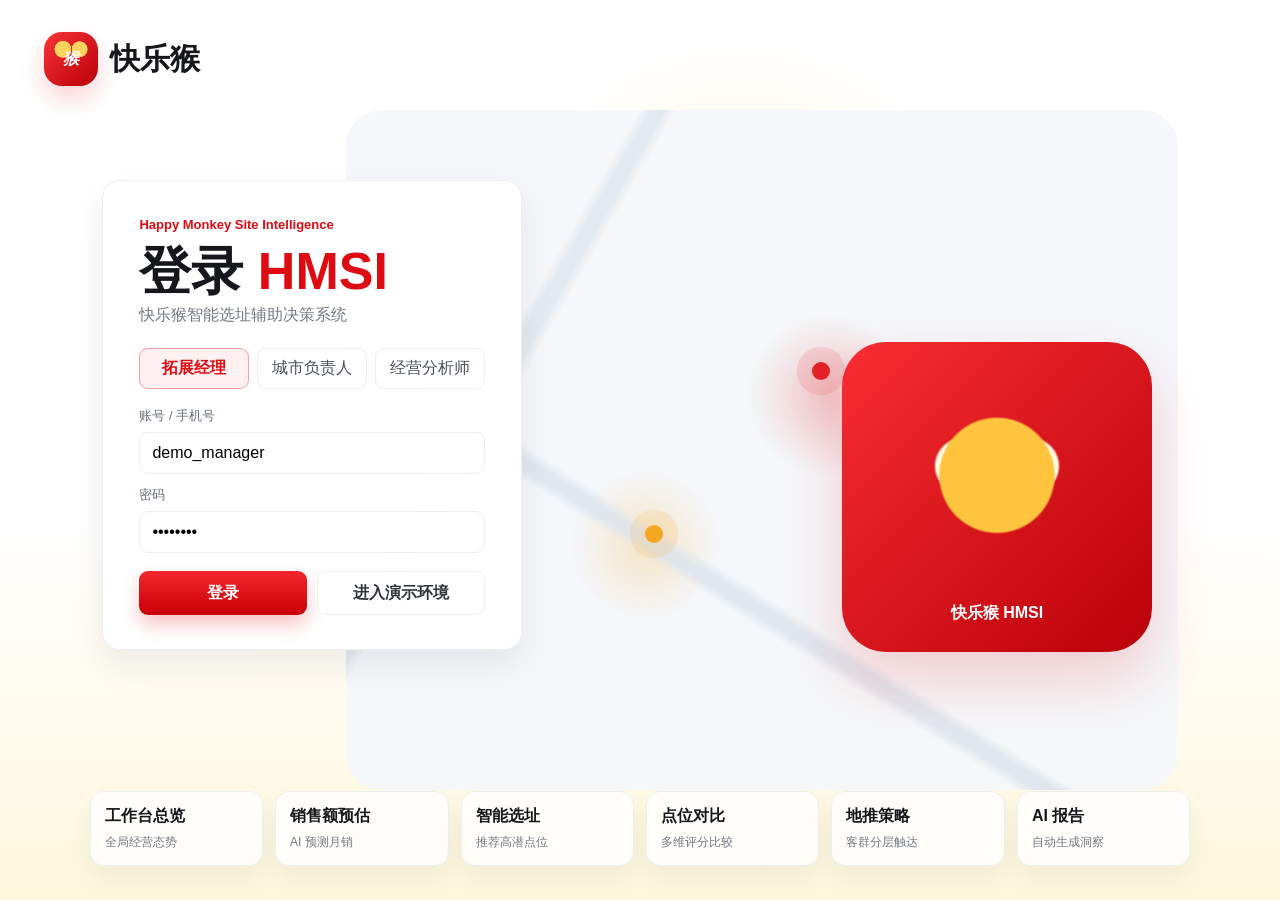
==== index.html @ b9df9c45 "Add HMSI interactive prototype" ====
<!doctype html>
<html lang="zh-CN">
<head>
<meta charset="UTF-8" />
<meta name="viewport" content="width=device-width, initial-scale=1.0" />
<title>HMSI 智能选址辅助决策系统</title>
<style>
:root{--red:#df0b12;--red2:#f5272d;--redSoft:#fff0f1;--gold:#ffc43d;--orange:#f59e0b;--green:#55b364;--ink:#15171a;--muted:#727882;--line:#eceef2;--bg:#f7f8fa;--panel:#fff;--shadow:0 14px 34px rgba(18,24,40,.08)}*{box-sizing:border-box}body{margin:0;background:var(--bg);color:var(--ink);font-family:-apple-system,BlinkMacSystemFont,"PingFang SC","Microsoft YaHei",Arial,sans-serif}button,input,select{font:inherit}button{cursor:pointer}.hidden{display:none!important}.login{min-height:100vh;position:relative;overflow:hidden;background:radial-gradient(circle at 58% 32%,rgba(255,196,61,.18),transparent 26%),linear-gradient(180deg,#fff 0%,#fff 58%,#fff7dc 100%)}.brand{display:flex;align-items:center;gap:12px}.mark{width:54px;height:54px;border-radius:18px;background:radial-gradient(circle at 35% 32%,#ffd25c 0 16%,transparent 17%),radial-gradient(circle at 66% 32%,#ffd25c 0 15%,transparent 16%),linear-gradient(135deg,#f83338,#b90008);box-shadow:0 12px 26px rgba(223,11,18,.18);display:grid;place-items:center;color:#fff;font-weight:900}.brand b{font-size:30px;letter-spacing:0}.login>.brand{position:absolute;left:44px;top:32px}.login-bg{position:absolute;inset:110px 8vw 110px 27vw;border-radius:36px;background:linear-gradient(120deg,transparent 0 24%,rgba(216,225,235,.7) 25% 26%,transparent 27% 100%),linear-gradient(32deg,transparent 0 35%,rgba(216,225,235,.8) 36% 37%,transparent 38% 100%),radial-gradient(circle at 58% 42%,rgba(223,11,18,.23),transparent 13%),radial-gradient(circle at 36% 64%,rgba(245,158,11,.24),transparent 11%),#f4f7fb;opacity:.9}.pin{position:absolute;width:18px;height:18px;border-radius:50%;background:var(--red);box-shadow:0 0 0 15px rgba(223,11,18,.12)}.p1{left:56%;top:37%}.p2{left:36%;top:61%;background:var(--orange);box-shadow:0 0 0 15px rgba(245,158,11,.14)}.p3{left:70%;top:58%;background:var(--gold);box-shadow:0 0 0 15px rgba(255,196,61,.18)}.login-card{position:absolute;left:8vw;top:20vh;width:420px;background:rgba(255,255,255,.96);border:1px solid var(--line);border-radius:18px;padding:34px 36px;box-shadow:var(--shadow)}.eyebrow{color:var(--red);font-weight:800;font-size:13px}.login h1{font-size:52px;line-height:1;margin:12px 0 8px}.login h1 em{color:var(--red);font-style:normal}.login p{margin:0 0 22px;color:var(--muted)}.tabs{display:grid;grid-template-columns:repeat(3,1fr);gap:8px;margin-bottom:18px}.tabs button{border:1px solid var(--line);background:#fff;border-radius:9px;padding:9px;color:#4a4f57}.tabs .on{border-color:#f3a1a5;background:var(--redSoft);color:var(--red);font-weight:800}.field{display:grid;gap:7px;margin:12px 0}.field span{font-size:13px;color:#696f79}.field input{height:42px;border:1px solid var(--line);border-radius:9px;padding:0 12px}.primary,.ghost,.topbtn{border:0;border-radius:9px;height:44px;font-weight:850}.primary,.topbtn{background:linear-gradient(180deg,#f4262d,#c90006);color:white;box-shadow:0 10px 18px rgba(223,11,18,.24)}.ghost{background:#fff;border:1px solid var(--line);color:#30343a}.login-actions{display:grid;grid-template-columns:1fr 1fr;gap:10px;margin-top:18px}.login-modules{position:absolute;left:7vw;right:7vw;bottom:34px;display:grid;grid-template-columns:repeat(6,1fr);gap:12px}.login-modules article{background:rgba(255,255,255,.86);border:1px solid var(--line);border-radius:14px;padding:14px;box-shadow:0 12px 28px rgba(20,24,33,.06)}.login-modules b{display:block;margin-bottom:5px}.login-modules span{font-size:12px;color:var(--muted)}.mascot{position:absolute;right:10vw;top:38vh;width:310px;height:310px;border-radius:44px;background:radial-gradient(circle at 50% 43%,#ffc43d 0 24%,transparent 25%),radial-gradient(circle at 39% 40%,#fff9df 0 10%,transparent 11%),radial-gradient(circle at 61% 40%,#fff9df 0 10%,transparent 11%),linear-gradient(135deg,#f82d33,#b90008);box-shadow:0 28px 60px rgba(223,11,18,.18)}.mascot:after{content:"快乐猴 HMSI";position:absolute;left:0;right:0;bottom:28px;text-align:center;color:#fff;font-weight:900}.app{height:100vh;display:grid;grid-template-columns:228px 1fr;overflow:hidden}.side{background:#fff;border-right:1px solid var(--line);display:grid;grid-template-rows:104px 1fr 154px}.side .brand{padding:24px}.side .brand b{font-size:25px}.nav{padding:14px 18px;display:grid;gap:10px;align-content:start}.nav button{height:50px;border:0;background:transparent;border-radius:10px;text-align:left;padding:0 16px;display:flex;align-items:center;gap:13px;font-weight:800;color:#2e3238}.nav button span{width:20px;color:#111}.nav .active{background:var(--redSoft);color:var(--red)}.profile{border-top:1px solid var(--line);padding:18px 24px;display:grid;gap:18px}.user{display:flex;gap:12px;align-items:center}.avatar{width:48px;height:48px;border-radius:50%;background:#ffd25c;display:grid;place-items:center;color:var(--red);font-weight:900}.user small{display:block;color:var(--muted);margin-top:4px}.main{padding:24px 28px 18px;overflow:hidden}.top{height:74px;display:flex;justify-content:space-between;align-items:flex-start}.top h1{font-size:31px;line-height:1;margin:0 0 8px}.top p{margin:0;color:var(--muted)}.actions{display:flex;gap:12px;align-items:center}.search{height:44px;width:320px;border:1px solid #dfe2e8;border-radius:10px;background:#fff;padding:0 14px}.actions select,.secondary{height:44px;border:1px solid #dfe2e8;background:#fff;border-radius:9px;padding:0 14px}.topbtn,.secondary{min-width:106px}.secondary{font-weight:800;color:#222}.page{display:none;height:calc(100vh - 116px);gap:16px}.page.active{display:grid}.kpis{display:grid;grid-template-columns:repeat(5,1fr);gap:16px}.kpi{height:126px;background:#fff;border:1px solid var(--line);border-radius:10px;box-shadow:0 8px 20px rgba(20,24,33,.04);padding:20px;display:grid;grid-template-columns:58px 1fr;align-items:center}.bubble{width:58px;height:58px;border-radius:50%;display:grid;place-items:center;font-weight:900;color:var(--red);background:radial-gradient(circle at 35% 30%,#fff,#ffd9dc)}.kpi span{font-size:13px;color:var(--muted)}.kpi strong{font-size:24px;display:block;margin:5px 0}.kpi em{font-style:normal;color:var(--red);font-size:13px}.panel{background:#fff;border:1px solid var(--line);border-radius:10px;box-shadow:0 8px 20px rgba(20,24,33,.04);padding:16px;overflow:hidden}.head{display:flex;justify-content:space-between;align-items:center;margin-bottom:10px}.head h2,.panel h2{font-size:18px;margin:0}.head button,.head select{height:34px;border:1px solid var(--line);background:#fff;border-radius:8px;padding:0 10px}.overview{grid-template-rows:126px 330px 1fr}.overview-mid{display:grid;grid-template-columns:1.08fr 1.7fr 1fr;gap:16px}.overview-bot{display:grid;grid-template-columns:1.55fr .86fr 1fr;gap:16px;min-height:0}.bars{height:260px;display:flex;align-items:end;gap:14px;padding:26px 12px 24px;border-bottom:1px solid var(--line)}.bars div{flex:1;height:var(--h);min-height:80px;background:linear-gradient(180deg,#ef1c22,#ff8587);border-radius:7px 7px 0 0;position:relative}.bars b{position:absolute;top:-22px;left:50%;transform:translateX(-50%);font-size:12px}.bars span{position:absolute;bottom:-22px;left:50%;transform:translateX(-50%);font-size:12px;color:var(--muted)}.map{height:268px;border-radius:8px;background:linear-gradient(30deg,transparent 0 33%,rgba(194,207,222,.9) 34% 35%,transparent 36%),linear-gradient(118deg,transparent 0 43%,rgba(194,207,222,.75) 44% 45%,transparent 46%),radial-gradient(circle at 52% 35%,rgba(239,28,34,.75),rgba(239,28,34,.24) 14%,transparent 30%),radial-gradient(circle at 30% 65%,rgba(245,158,11,.7),rgba(245,158,11,.22) 12%,transparent 27%),radial-gradient(circle at 70% 72%,rgba(255,196,61,.75),rgba(255,196,61,.23) 14%,transparent 30%),#eef4fb;position:relative;overflow:hidden}.tagmap{position:absolute;background:#df0b12;color:#fff;border-radius:9px;padding:9px 12px;font-size:13px;font-weight:850;box-shadow:0 8px 18px rgba(120,0,5,.18)}.tm1{left:56%;top:14%}.tm2{left:13%;top:40%;background:#f59e0b}.tm3{left:71%;top:68%;background:#f3b300}.donut{width:134px;height:134px;border-radius:50%;background:conic-gradient(var(--red) 0 37%,var(--gold) 37% 69%,var(--green) 69% 100%);display:grid;place-items:center;margin:12px auto}.donut div{width:88px;height:88px;border-radius:50%;background:#fff;display:grid;place-items:center;text-align:center}.donut strong{font-size:28px}.legend{display:grid;gap:12px}.legend li{list-style:none;display:flex;justify-content:space-between;color:#555}.dot{width:10px;height:10px;border-radius:50%;display:inline-block;margin-right:8px;background:var(--red)}table{width:100%;border-collapse:collapse;font-size:14px}th,td{border-bottom:1px solid var(--line);padding:10px 8px;text-align:left;white-space:nowrap}th{color:#5b6068;background:#fbfbfd}.red{color:var(--red);font-weight:900}a{color:var(--red);font-weight:850;text-decoration:none}.rank{display:inline-grid;place-items:center;width:22px;height:22px;border-radius:7px;background:var(--red);color:#fff;font-size:12px}.brief{display:grid;gap:12px}.brief li{list-style:none;display:grid;grid-template-columns:28px 1fr auto;gap:8px;align-items:center}.report-card{display:grid;gap:10px}.report-card article{display:grid;grid-template-columns:28px 1fr auto;gap:9px;align-items:center;border-bottom:1px solid var(--line);padding:8px 0}.doc{width:24px;height:24px;border-radius:50%;background:#f5f6f8;color:#89909a;display:grid;place-items:center}.sales{grid-template-rows:126px 1fr 230px}.sales-grid{display:grid;grid-template-columns:1.15fr 1fr 1fr;gap:16px}.linechart{height:280px;position:relative;background:linear-gradient(#fff,#fff),repeating-linear-gradient(0deg,transparent 0 54px,#f0f2f5 55px);border-radius:8px}.linechart svg{width:100%;height:100%}.progress-row{display:grid;gap:10px}.factor{display:grid;gap:6px}.factor header{display:flex;justify-content:space-between;font-size:13px}.track{height:8px;background:#f0f1f4;border-radius:999px;overflow:hidden}.track i{display:block;height:100%;background:linear-gradient(90deg,var(--red),#ff8a8d)}.selection{grid-template-rows:126px 1fr 230px}.selection-grid{display:grid;grid-template-columns:1.45fr 1fr 1fr;gap:16px}.bigmap{height:100%;min-height:320px}.small-list{display:grid;gap:10px}.small-list li{list-style:none;display:grid;grid-template-columns:28px 1fr auto;gap:8px;align-items:center;border-bottom:1px solid var(--line);padding:9px 0}.compare{grid-template-rows:286px 1fr 102px}.point-cards{display:grid;grid-template-columns:repeat(3,1fr);gap:14px}.point{padding:15px}.point header{display:flex;gap:12px}.photo{width:78px;height:58px;border-radius:9px;background:linear-gradient(135deg,#dbe4ef,#fff)}.point h3{margin:0 0 4px}.point p{margin:0;color:#6d737c;font-size:12px}.point li{list-style:none;border-bottom:1px solid var(--line);padding:8px 0;display:flex;justify-content:space-between}.compare-mid{display:grid;grid-template-columns:1fr 1fr 1fr;gap:14px}.radar{height:225px;display:grid;place-items:center}.radar svg{width:260px;height:210px}.tips{display:grid;grid-template-columns:repeat(3,1fr);gap:14px}.tip{border:1px solid #f2d6d8;background:#fffafa;border-radius:9px;padding:12px}.promotion{grid-template-rows:126px 1fr 220px}.promo-grid{display:grid;grid-template-columns:1.2fr 1fr 1fr;gap:16px}.route{height:100%;min-height:318px}.task{display:grid;gap:10px}.task li{list-style:none;border:1px solid var(--line);border-radius:9px;padding:10px;background:#fff}.report{grid-template-columns:1fr 336px}.report-main{display:grid;grid-template-rows:48px 235px 198px 1fr;gap:16px}.report-actions{display:flex;gap:12px;justify-content:center}.summary{display:grid;grid-template-columns:1.05fr 1fr 1fr 1fr 1fr}.summary article{border-right:1px solid var(--line);padding:14px}.summary article:last-child{border:0}.summary h3{margin:0 0 10px;font-size:16px}.mini{display:grid;grid-template-columns:repeat(4,1fr);gap:12px}.mini .panel{box-shadow:none}.assistant{display:grid;grid-template-rows:68px 1fr 52px}.assistant-head{display:flex;justify-content:space-between;align-items:center;border-bottom:1px solid var(--line);padding-bottom:12px}.bubble-ai{background:#f6f7fb;border-radius:12px;padding:16px;color:#4b5159;line-height:1.7}.questions{display:grid;gap:9px;margin:12px 0}.questions button{height:40px;border:1px solid var(--line);border-radius:9px;background:#fff;text-align:left;padding:0 12px}.chat{align-self:end;display:grid;grid-template-columns:1fr 64px;gap:8px}.chat input{border:1px solid var(--line);border-radius:9px;padding:0 12px}.chat button{border:0;background:var(--red);color:#fff;border-radius:9px;font-weight:850}@media(max-width:1100px){.app{grid-template-columns:188px 1fr}.actions .search{display:none}.kpis{grid-template-columns:repeat(3,1fr)}.overview,.sales,.selection,.promotion,.compare{height:auto;overflow:auto}.overview-mid,.overview-bot,.sales-grid,.selection-grid,.compare-mid,.promo-grid,.report{grid-template-columns:1fr}.login-modules{grid-template-columns:repeat(3,1fr)}.mascot{display:none}}
</style>
</head>
<body>
<section class="login" id="login">
  <div class="brand"><i class="mark">猴</i><b>快乐猴</b></div>
  <div class="login-bg"><i class="pin p1"></i><i class="pin p2"></i><i class="pin p3"></i></div>
  <main class="login-card">
    <span class="eyebrow">Happy Monkey Site Intelligence</span>
    <h1><span>登录</span> <em>HMSI</em></h1>
    <p>快乐猴智能选址辅助决策系统</p>
    <div class="tabs"><button class="on">拓展经理</button><button>城市负责人</button><button>经营分析师</button></div>
    <label class="field"><span>账号 / 手机号</span><input value="demo_manager"></label>
    <label class="field"><span>密码</span><input type="password" value="hmsi2026"></label>
    <div class="login-actions"><button class="primary enter">登录</button><button class="ghost enter">进入演示环境</button></div>
  </main>
  <div class="mascot"></div>
  <div class="login-modules"><article><b>工作台总览</b><span>全局经营态势</span></article><article><b>销售额预估</b><span>AI 预测月销</span></article><article><b>智能选址</b><span>推荐高潜点位</span></article><article><b>点位对比</b><span>多维评分比较</span></article><article><b>地推策略</b><span>客群分层触达</span></article><article><b>AI 报告</b><span>自动生成洞察</span></article></div>
</section>
<section class="app hidden" id="app">
  <aside class="side"><div class="brand"><i class="mark">猴</i><b>快乐猴</b></div><nav class="nav" id="nav"></nav><div class="profile"><button class="ghost">设置</button><div class="user"><div class="avatar">猴</div><div><b>张三</b><small>区域运营负责人</small></div></div></div></aside>
  <main class="main"><header class="top"><div><h1 id="title">工作台总览</h1><p id="sub">数据更新于 2025-05-20 10:30</p></div><div class="actions"><input class="search" placeholder="搜索商圈、点位、任务..."><select><option>上海市</option></select><button class="topbtn" id="action">新建任务</button><button class="secondary">导出报告</button></div></header>
    <section class="page overview active" data-page="overview"><div class="kpis" id="kpis1"></div><div class="overview-mid"><div class="panel"><div class="head"><h2>销售额预估</h2><select><option>未来6个月</option></select></div><div class="bars" id="bars"></div></div><div class="panel"><div class="head"><h2>推荐热区分布</h2><button>热力图</button></div><div class="map"><b class="tagmap tm1">五角场商圈<br>推荐度 95</b><b class="tagmap tm2">静安寺商圈<br>推荐度 89</b><b class="tagmap tm3">世博滨江<br>推荐度 88</b></div></div><div class="panel"><div class="head"><h2>任务进度</h2><button>全部任务</button></div><div class="donut"><div><strong>16</strong><small>总任务</small></div></div><ul class="legend"><li><span><i class="dot"></i>进行中</span><b>6 / 37.5%</b></li><li><span><i class="dot" style="background:var(--orange)"></i>待评估</span><b>5 / 31.3%</b></li><li><span><i class="dot" style="background:var(--gold)"></i>待执行</span><b>3 / 18.8%</b></li><li><span><i class="dot" style="background:var(--green)"></i>已完成</span><b>2 / 12.5%</b></li></ul></div></div><div class="overview-bot"><div class="panel"><div class="head"><h2>Top 3 候选点位对比</h2></div><table id="topTable"></table></div><div class="panel"><div class="head"><h2>地推策略摘要</h2></div><ul class="brief" id="brief"></ul></div><div class="panel"><div class="head"><h2>AI 洞察 / 最近报告</h2><button>全部报告</button></div><div class="report-card" id="reports"></div></div></div></section>
    <section class="page sales" data-page="sales"><div class="kpis" id="kpis2"></div><div class="sales-grid"><div class="panel"><div class="head"><h2>未来 6 个月销售额趋势</h2><button>模型预测</button></div><div class="linechart"><svg viewBox="0 0 520 280"><polyline points="30,210 110,180 190,158 270,122 350,95 470,58" fill="none" stroke="#df0b12" stroke-width="5"/><path d="M30 210 L110 180 L190 158 L270 122 L350 95 L470 58 L470 260 L30 260Z" fill="rgba(223,11,18,.08)"/><g fill="#df0b12"><circle cx="30" cy="210" r="6"/><circle cx="110" cy="180" r="6"/><circle cx="190" cy="158" r="6"/><circle cx="270" cy="122" r="6"/><circle cx="350" cy="95" r="6"/><circle cx="470" cy="58" r="6"/></g></svg></div></div><div class="panel"><div class="head"><h2>核心影响因子</h2></div><div class="progress-row" id="drivers"></div></div><div class="panel"><div class="head"><h2>模型解释</h2></div><p>系统综合人口热度、家庭客群、竞品密度、租金水平与交通可达性，输出单店销售预测与置信区间。</p><table><tr><td>预测模型</td><td class="red">HMSI-GPT + XGBoost</td></tr><tr><td>训练样本</td><td>3,200+ 门店/商圈</td></tr><tr><td>置信度</td><td>82%</td></tr></table></div></div><div class="panel"><div class="head"><h2>候选点位预测明细</h2></div><table id="salesTable"></table></div></section>
    <section class="page selection" data-page="selection"><div class="kpis" id="kpis3"></div><div class="selection-grid"><div class="panel"><div class="head"><h2>AI 推荐点位热力图</h2><button>推荐路径</button></div><div class="map bigmap"><b class="tagmap tm1">五角场核心区<br>机会评分 95</b><b class="tagmap tm2">徐家汇中区<br>实勘优先</b><b class="tagmap tm3">社区补位点<br>客群匹配 82</b></div></div><div class="panel"><div class="head"><h2>推荐点位排序</h2></div><table id="rankTable"></table></div><div class="panel"><div class="head"><h2>开店计划</h2></div><ul class="small-list" id="planList"></ul></div></div><div class="panel"><div class="head"><h2>选址落地动作</h2></div><table><tr><th>动作</th><th>负责人</th><th>周期</th><th>输出</th></tr><tr><td>Top3 实勘</td><td>拓展经理</td><td>2 天</td><td>租金与铺位照片</td></tr><tr><td>竞品复核</td><td>经营分析师</td><td>1 天</td><td>竞品密度修正</td></tr><tr><td>收益会审</td><td>城市负责人</td><td>1 天</td><td>开店优先级</td></tr></table></div></section>
    <section class="page compare" data-page="compare"><div class="point-cards" id="pointCards"></div><div class="compare-mid"><div class="panel"><h2>关键指标对比</h2><div id="compareBars"></div></div><div class="panel"><h2>综合评分雷达图</h2><div class="radar"><svg viewBox="0 0 300 230"><polygon points="150,20 238,70 238,162 150,210 62,162 62,70" fill="none" stroke="#e6e8ee"/><polygon points="150,54 206,86 206,145 150,176 94,145 94,86" fill="none" stroke="#e6e8ee"/><polygon points="150,37 220,76 216,154 150,189 88,151 85,76" fill="rgba(223,11,18,.13)" stroke="#df0b12" stroke-width="2"/><polygon points="150,58 198,86 202,142 150,168 104,144 102,90" fill="rgba(245,158,11,.14)" stroke="#f59e0b" stroke-width="2"/><text x="132" y="16">销售潜力</text><text x="232" y="76">商圈热度</text><text x="226" y="176">客群匹配</text><text x="130" y="226">租金成本</text><text x="18" y="176">竞争环境</text><text x="20" y="76">交通便利</text></svg></div></div><div class="panel"><h2>点位位置分布</h2><div class="map" style="height:225px"></div></div></div><div class="tips"><div class="tip"><b class="red">最优推荐</b><br><strong>点位 A（徐家汇商圈核心区）</strong><p>销售潜力最高，客群匹配度优秀。</p></div><div class="tip"><b class="red">次优推荐</b><br><strong>点位 B（静安寺商圈）</strong><p>指标均衡，商圈成熟稳定。</p></div><div class="tip"><b class="red">风险提示</b><br><strong>点位 C 竞争较激烈</strong><p>租金成本较高，需要关注投资回报周期。</p></div></div></section>
    <section class="page promotion" data-page="promotion"><div class="kpis" id="kpis4"></div><div class="promo-grid"><div class="panel"><div class="head"><h2>地推优先区域</h2><button>AI 排序</button></div><table id="promoTable"></table></div><div class="panel"><h2>触达人群画像</h2><div class="progress-row"><div class="factor"><header><span>年轻家庭</span><b>42%</b></header><div class="track"><i style="width:84%"></i></div></div><div class="factor"><header><span>高校学生</span><b>28%</b></header><div class="track"><i style="width:56%"></i></div></div><div class="factor"><header><span>办公白领</span><b>22%</b></header><div class="track"><i style="width:44%"></i></div></div></div></div><div class="panel"><h2>地推路线地图</h2><div class="map route"></div></div></div><div class="panel"><div class="head"><h2>执行任务拆解</h2></div><ul class="task" id="tasks"></ul></div></section>
    <section class="page report" data-page="report"><div class="report-main"><div class="report-actions"><button class="primary" id="gen">生成报告</button><button class="ghost">导出 PDF</button><button class="ghost">导出 PPT</button></div><div class="panel summary" id="summary"></div><div class="mini"><div class="panel"><h2>销售额预测</h2><div class="bars" style="height:120px"><div style="--h:45%"></div><div style="--h:62%"></div><div style="--h:70%"></div><div style="--h:82%"></div></div></div><div class="panel"><h2>点位对比</h2><div id="miniRank"></div></div><div class="panel"><h2>Block 排序</h2><div id="miniBlock"></div></div><div class="panel"><h2>策略总结</h2><div class="donut" style="width:110px;height:110px"><div style="width:72px;height:72px"><strong>16</strong></div></div></div></div><div class="panel"><div class="head"><h2>近期报告</h2></div><table id="recentTable"></table></div></div><aside class="panel assistant"><div class="assistant-head"><h2>AI 助手</h2><span class="red">测试版</span></div><div><div class="bubble-ai" id="answer">您好，我是您的 AI 分析助手。我可以帮您解读报告、分析数据、提供建议。</div><div class="questions"><button>本次报告的核心结论是什么？</button><button>哪些区域的机会最大？</button><button>如何提升下个月的销售额？</button></div></div><div class="chat"><input placeholder="输入您的问题..."><button>发送</button></div></aside></section>
  </main>
</section>
<script>
const pages={overview:['工作台总览','数据更新于 2025-05-20 10:30','新建任务'],sales:['销售额预估','基于历史数据与多维因子，预测候选门店未来销售表现','新建任务'],selection:['智能选址','数据更新于 2025-05-20 10:30','新建选址方案'],compare:['点位对比','数据更新于 2025-05-20 10:30','新建对比'],promotion:['地推策略','数据更新于 2025-05-20 10:30','新建地推计划'],report:['AI 报告','基于数据与模型，AI 为您生成洞察、结论与可执行建议','生成报告']};
const nav=[['overview','⌂','工作台总览'],['sales','↗','销售额预估'],['selection','⌖','智能选址'],['compare','≖','点位对比'],['promotion','◇','地推策略'],['report','AI','AI 报告']];
const kpis=[['店','候选商圈数','128','较上周 +12 ↑'],['点','待评估点位','86','较上周 -5 ↓'],['星','Top 推荐门店','23','较上周 +3 ↑'],['¥','预计月均销售额','¥1258万','较上周 +8.7% ↑'],['块','地推优先 Block','14','较上周 +2 ↑']];
const stores=[['徐汇万科中心店','徐家汇商圈',92,'286.5'],['静安嘉里中心店','静安寺商圈',89,'254.3'],['五角场合生汇店','五角场商圈',87,'231.7']];
const ranks=[['五角场商圈核心区','杨浦区',95,'312.6','高潜'],['徐家汇东区','徐汇区',92,'286.5','高潜'],['静安寺西区','静安区',89,'254.3','稳健'],['世博滨江板块','浦东新区',88,'231.7','稳健']];
const reports=['上海市餐饮门店选址趋势洞察（5月）','五角场商圈拓展机会分析报告','地推活动效果复盘（4月）'];
function $(s){return document.querySelector(s)}function $$(s){return [...document.querySelectorAll(s)]}function kpiHtml(){return kpis.map(x=>`<article class="kpi"><i class="bubble">${x[0]}</i><div><span>${x[1]}</span><strong>${x[2]}</strong><em>${x[3]}</em></div></article>`).join('')}function table(rows,heads){return `<thead><tr>${heads.map(h=>`<th>${h}</th>`).join('')}</tr></thead><tbody>${rows.join('')}</tbody>`}
function init(){ $('#nav').innerHTML=nav.map((n,i)=>`<button class="${i?'':'active'}" data-page="${n[0]}"><span>${n[1]}</span>${n[2]}</button>`).join('');$$('.enter').forEach(b=>b.onclick=()=>{$('#login').classList.add('hidden');$('#app').classList.remove('hidden')});$$('.tabs button').forEach(b=>b.onclick=()=>{$$('.tabs button').forEach(x=>x.classList.remove('on'));b.classList.add('on')});$$('#nav button').forEach(b=>b.onclick=()=>switchPage(b.dataset.page));render();}
function switchPage(p){let m=pages[p];$('#title').textContent=m[0];$('#sub').textContent=m[1];$('#action').textContent=m[2];$$('#nav button').forEach(b=>b.classList.toggle('active',b.dataset.page==p));$$('.page').forEach(x=>x.classList.toggle('active',x.dataset.page==p));}
function render(){['#kpis1','#kpis2','#kpis3','#kpis4'].forEach(id=>$(id).innerHTML=kpiHtml());$('#bars').innerHTML=[54,62,70,77,84,92].map((h,i)=>`<div style="--h:${h}%"><b>${[1850,2030,2210,2420,2630,2760][i].toLocaleString()}</b><span>${i+5}月</span></div>`).join('');$('#topTable').innerHTML=table(stores.map((r,i)=>`<tr><td>${i?i+1:'冠'}</td><td><b class="red">${r[0]}</b></td><td>${r[1]}</td><td class="red">${r[2]}</td><td>${r[3]}</td><td><a>查看</a></td></tr>`),['排名','点位名称','商圈','评分','月销(万)','操作']);$('#brief').innerHTML=ranks.map((r,i)=>`<li><span class="rank">${i+1}</span><b>${r[0].replace('商圈核心区','核心')}</b><span>优先级：${i<2?'高':'中'}</span></li>`).join('');$('#reports').innerHTML=reports.map(r=>`<article><span class="doc">文</span><div><b>${r}</b><small>生成时间：2025-05-20 10:15</small></div><a>查看报告</a></article>`).join('');$('#drivers').innerHTML=[['人流量',32],['年轻家庭客群',19],['竞品密度',13],['夜间活跃度',11],['交通便利性',9],['租金水平',5]].map(x=>`<div class="factor"><header><span>${x[0]}</span><b>${x[1]}%</b></header><div class="track"><i style="width:${x[1]*2.5}%"></i></div></div>`).join('');$('#salesTable').innerHTML=table(ranks.map((r,i)=>`<tr><td>${i+1}</td><td><b>${r[0]}</b></td><td>${r[1]}</td><td class="red">${9850-i*640}</td><td>¥${(312.6-i*26.2).toFixed(1)}万</td><td>${r[4]}</td><td><a>查看详情</a></td></tr>`),['排名','点位','区域','日均销售额','月销预测','标签','操作']);$('#rankTable').innerHTML=table(ranks.map((r,i)=>`<tr><td><span class="rank">${i+1}</span></td><td><b>${r[0]}</b><br><small>${r[1]}</small></td><td class="red">${r[2]}</td><td>${r[3]}</td><td>${r[4]}</td></tr>`),['排名','Block','评分','月销(万)','标签']);$('#planList').innerHTML=ranks.map((r,i)=>`<li><span class="rank">${i+1}</span><b>${r[0]}</b><span>${i<2?'2025 Q3':'2025 Q4'}</span></li>`).join('');$('#pointCards').innerHTML=['A','B','C'].map((x,i)=>`<article class="panel point"><header><div class="photo"></div><div><h3><span class="red">●</span> 点位${x}</h3><p>上海市${['徐汇区漕溪北路396号','静安区南京西路1618号','杨浦区淞沪路77号'][i]}</p></div></header><ul><li><span>预测日均销售额</span><b class="red">¥${[23500,19800,16200][i].toLocaleString()}</b></li><li><span>商圈热度</span><b>${['★★★★★','★★★★☆','★★★☆☆'][i]}</b></li><li><span>家庭客群匹配度</span><b>${[90,82,75][i]}%</b></li><li><span>竞对数量（500m内）</span><b>${[8,11,15][i]} 家</b></li><li><span>距离地铁</span><b>${[120,200,350][i]} m</b></li></ul></article>`).join('');$('#compareBars').innerHTML=[['预测日均销售额',94],['商圈热度',90],['家庭客群匹配度',90],['竞对数量',45]].map(x=>`<div class="factor"><header><span>${x[0]}</span><b>${x[1]} / 79 / 65</b></header><div class="track"><i style="width:${x[1]}%"></i></div></div>`).join('');$('#promoTable').innerHTML=table(ranks.map((r,i)=>`<tr><td class="red">${i+1}</td><td><b>${r[0]}</b></td><td>${i<3?'高':'中'}</td><td>${(4.2-i*.3).toFixed(1)}%</td><td>${126-i*12}</td></tr>`),['排名','地推 Block','优先级','转化率','预估拉新']);$('#tasks').innerHTML=['预热期：建群认知、物料准备、话术演练','首批地推期：投放联名券与打卡任务','强化追访期：回访未转化家庭与二次触达','复盘优化期：数据复盘与策略调整'].map(x=>`<li>${x}</li>`).join('');$('#summary').innerHTML=[['核心结论','<strong class="red">¥1258万</strong><p>未来 6 个月月均销售额，较上期 +8.7%。</p>'],['推荐点位','<ol><li>五角场核心区</li><li>徐家汇中区</li><li>静安寺北区</li></ol>'],['关键风险','<ul><li>高校假期季节波动</li><li>部分区域竞争较高</li></ul>'],['地推建议','<ul><li>聚焦高校周边</li><li>强化晚间投放</li></ul>'],['下一步动作','<ol><li>确认 Top3 点位</li><li>制定地推计划</li><li>两周后复盘</li></ol>']].map(x=>`<article><h3>${x[0]}</h3>${x[1]}<a>查看详情</a></article>`).join('');$('#miniRank').innerHTML=ranks.slice(0,3).map(r=>`<div class="factor"><header><span>${r[0].slice(0,4)}</span><b>${r[2]}</b></header><div class="track"><i style="width:${r[2]}%"></i></div></div>`).join('');$('#miniBlock').innerHTML=$('#miniRank').innerHTML;$('#recentTable').innerHTML=table(reports.map((r,i)=>`<tr><td><b class="red">${r}</b></td><td>上海市</td><td>2025-05-${20-i} 10:15</td><td>张三</td><td><a>查看</a> <a>下载</a></td></tr>`),['报告','范围','时间','作者','操作']);$('#gen').onclick=()=>{$('#answer').innerHTML='<p>报告已生成：建议优先推进五角场核心区，并将徐家汇、静安寺作为第二优先级候选池。</p><ol><li>确认 Top3 实勘排期</li><li>制定首批地推计划</li><li>两周后复盘转化表现</li></ol>'};}
init();
</script>
</body>
</html>
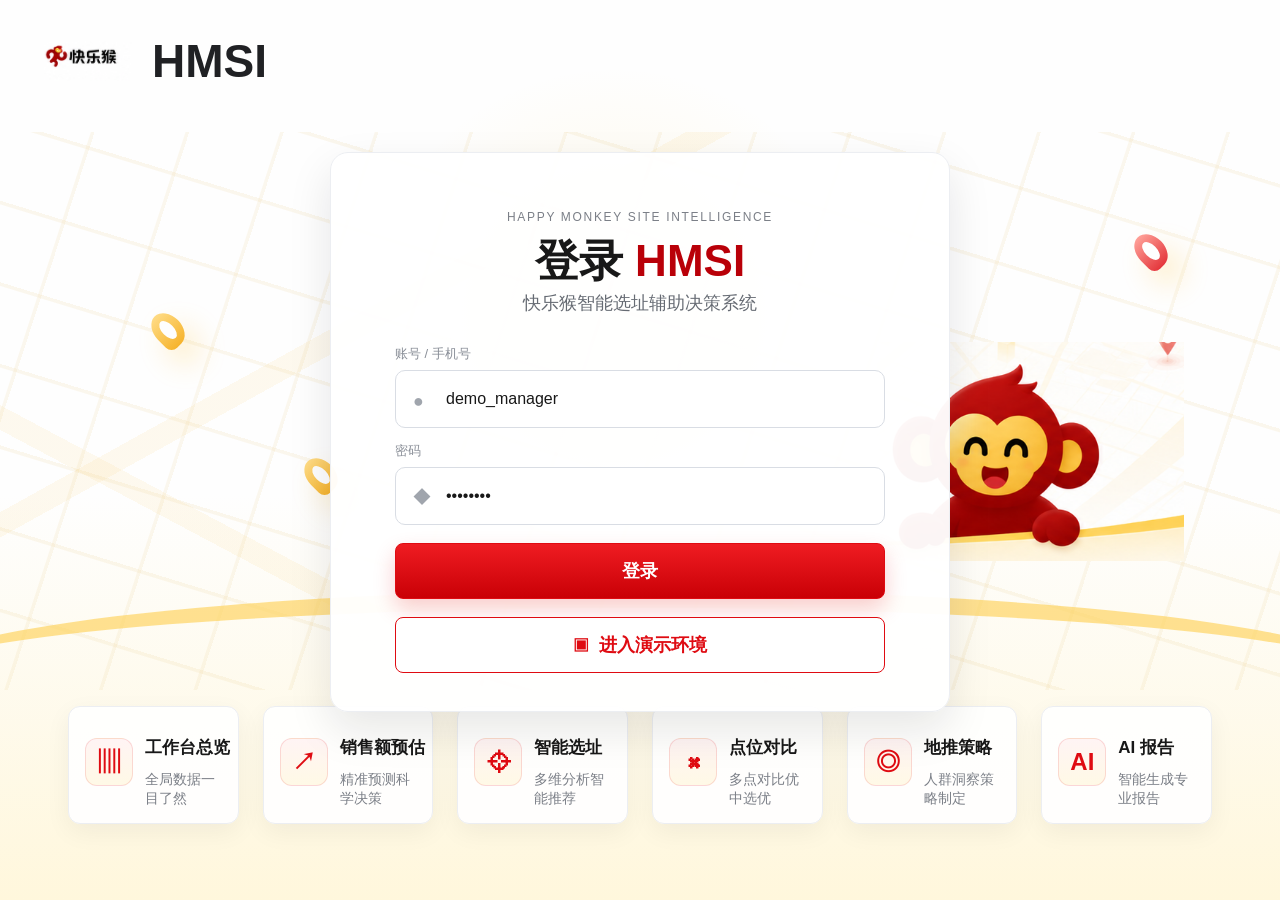
==== commit 7095353e: "Add files via upload" ====
--- a/index.html
+++ b/index.html
@@ -1,52 +1,3897 @@
 <!doctype html>
 <html lang="zh-CN">
-<head>
-<meta charset="UTF-8" />
-<meta name="viewport" content="width=device-width, initial-scale=1.0" />
-<title>HMSI 智能选址辅助决策系统</title>
-<style>
-:root{--red:#df0b12;--red2:#f5272d;--redSoft:#fff0f1;--gold:#ffc43d;--orange:#f59e0b;--green:#55b364;--ink:#15171a;--muted:#727882;--line:#eceef2;--bg:#f7f8fa;--panel:#fff;--shadow:0 14px 34px rgba(18,24,40,.08)}*{box-sizing:border-box}body{margin:0;background:var(--bg);color:var(--ink);font-family:-apple-system,BlinkMacSystemFont,"PingFang SC","Microsoft YaHei",Arial,sans-serif}button,input,select{font:inherit}button{cursor:pointer}.hidden{display:none!important}.login{min-height:100vh;position:relative;overflow:hidden;background:radial-gradient(circle at 58% 32%,rgba(255,196,61,.18),transparent 26%),linear-gradient(180deg,#fff 0%,#fff 58%,#fff7dc 100%)}.brand{display:flex;align-items:center;gap:12px}.mark{width:54px;height:54px;border-radius:18px;background:radial-gradient(circle at 35% 32%,#ffd25c 0 16%,transparent 17%),radial-gradient(circle at 66% 32%,#ffd25c 0 15%,transparent 16%),linear-gradient(135deg,#f83338,#b90008);box-shadow:0 12px 26px rgba(223,11,18,.18);display:grid;place-items:center;color:#fff;font-weight:900}.brand b{font-size:30px;letter-spacing:0}.login>.brand{position:absolute;left:44px;top:32px}.login-bg{position:absolute;inset:110px 8vw 110px 27vw;border-radius:36px;background:linear-gradient(120deg,transparent 0 24%,rgba(216,225,235,.7) 25% 26%,transparent 27% 100%),linear-gradient(32deg,transparent 0 35%,rgba(216,225,235,.8) 36% 37%,transparent 38% 100%),radial-gradient(circle at 58% 42%,rgba(223,11,18,.23),transparent 13%),radial-gradient(circle at 36% 64%,rgba(245,158,11,.24),transparent 11%),#f4f7fb;opacity:.9}.pin{position:absolute;width:18px;height:18px;border-radius:50%;background:var(--red);box-shadow:0 0 0 15px rgba(223,11,18,.12)}.p1{left:56%;top:37%}.p2{left:36%;top:61%;background:var(--orange);box-shadow:0 0 0 15px rgba(245,158,11,.14)}.p3{left:70%;top:58%;background:var(--gold);box-shadow:0 0 0 15px rgba(255,196,61,.18)}.login-card{position:absolute;left:8vw;top:20vh;width:420px;background:rgba(255,255,255,.96);border:1px solid var(--line);border-radius:18px;padding:34px 36px;box-shadow:var(--shadow)}.eyebrow{color:var(--red);font-weight:800;font-size:13px}.login h1{font-size:52px;line-height:1;margin:12px 0 8px}.login h1 em{color:var(--red);font-style:normal}.login p{margin:0 0 22px;color:var(--muted)}.tabs{display:grid;grid-template-columns:repeat(3,1fr);gap:8px;margin-bottom:18px}.tabs button{border:1px solid var(--line);background:#fff;border-radius:9px;padding:9px;color:#4a4f57}.tabs .on{border-color:#f3a1a5;background:var(--redSoft);color:var(--red);font-weight:800}.field{display:grid;gap:7px;margin:12px 0}.field span{font-size:13px;color:#696f79}.field input{height:42px;border:1px solid var(--line);border-radius:9px;padding:0 12px}.primary,.ghost,.topbtn{border:0;border-radius:9px;height:44px;font-weight:850}.primary,.topbtn{background:linear-gradient(180deg,#f4262d,#c90006);color:white;box-shadow:0 10px 18px rgba(223,11,18,.24)}.ghost{background:#fff;border:1px solid var(--line);color:#30343a}.login-actions{display:grid;grid-template-columns:1fr 1fr;gap:10px;margin-top:18px}.login-modules{position:absolute;left:7vw;right:7vw;bottom:34px;display:grid;grid-template-columns:repeat(6,1fr);gap:12px}.login-modules article{background:rgba(255,255,255,.86);border:1px solid var(--line);border-radius:14px;padding:14px;box-shadow:0 12px 28px rgba(20,24,33,.06)}.login-modules b{display:block;margin-bottom:5px}.login-modules span{font-size:12px;color:var(--muted)}.mascot{position:absolute;right:10vw;top:38vh;width:310px;height:310px;border-radius:44px;background:radial-gradient(circle at 50% 43%,#ffc43d 0 24%,transparent 25%),radial-gradient(circle at 39% 40%,#fff9df 0 10%,transparent 11%),radial-gradient(circle at 61% 40%,#fff9df 0 10%,transparent 11%),linear-gradient(135deg,#f82d33,#b90008);box-shadow:0 28px 60px rgba(223,11,18,.18)}.mascot:after{content:"快乐猴 HMSI";position:absolute;left:0;right:0;bottom:28px;text-align:center;color:#fff;font-weight:900}.app{height:100vh;display:grid;grid-template-columns:228px 1fr;overflow:hidden}.side{background:#fff;border-right:1px solid var(--line);display:grid;grid-template-rows:104px 1fr 154px}.side .brand{padding:24px}.side .brand b{font-size:25px}.nav{padding:14px 18px;display:grid;gap:10px;align-content:start}.nav button{height:50px;border:0;background:transparent;border-radius:10px;text-align:left;padding:0 16px;display:flex;align-items:center;gap:13px;font-weight:800;color:#2e3238}.nav button span{width:20px;color:#111}.nav .active{background:var(--redSoft);color:var(--red)}.profile{border-top:1px solid var(--line);padding:18px 24px;display:grid;gap:18px}.user{display:flex;gap:12px;align-items:center}.avatar{width:48px;height:48px;border-radius:50%;background:#ffd25c;display:grid;place-items:center;color:var(--red);font-weight:900}.user small{display:block;color:var(--muted);margin-top:4px}.main{padding:24px 28px 18px;overflow:hidden}.top{height:74px;display:flex;justify-content:space-between;align-items:flex-start}.top h1{font-size:31px;line-height:1;margin:0 0 8px}.top p{margin:0;color:var(--muted)}.actions{display:flex;gap:12px;align-items:center}.search{height:44px;width:320px;border:1px solid #dfe2e8;border-radius:10px;background:#fff;padding:0 14px}.actions select,.secondary{height:44px;border:1px solid #dfe2e8;background:#fff;border-radius:9px;padding:0 14px}.topbtn,.secondary{min-width:106px}.secondary{font-weight:800;color:#222}.page{display:none;height:calc(100vh - 116px);gap:16px}.page.active{display:grid}.kpis{display:grid;grid-template-columns:repeat(5,1fr);gap:16px}.kpi{height:126px;background:#fff;border:1px solid var(--line);border-radius:10px;box-shadow:0 8px 20px rgba(20,24,33,.04);padding:20px;display:grid;grid-template-columns:58px 1fr;align-items:center}.bubble{width:58px;height:58px;border-radius:50%;display:grid;place-items:center;font-weight:900;color:var(--red);background:radial-gradient(circle at 35% 30%,#fff,#ffd9dc)}.kpi span{font-size:13px;color:var(--muted)}.kpi strong{font-size:24px;display:block;margin:5px 0}.kpi em{font-style:normal;color:var(--red);font-size:13px}.panel{background:#fff;border:1px solid var(--line);border-radius:10px;box-shadow:0 8px 20px rgba(20,24,33,.04);padding:16px;overflow:hidden}.head{display:flex;justify-content:space-between;align-items:center;margin-bottom:10px}.head h2,.panel h2{font-size:18px;margin:0}.head button,.head select{height:34px;border:1px solid var(--line);background:#fff;border-radius:8px;padding:0 10px}.overview{grid-template-rows:126px 330px 1fr}.overview-mid{display:grid;grid-template-columns:1.08fr 1.7fr 1fr;gap:16px}.overview-bot{display:grid;grid-template-columns:1.55fr .86fr 1fr;gap:16px;min-height:0}.bars{height:260px;display:flex;align-items:end;gap:14px;padding:26px 12px 24px;border-bottom:1px solid var(--line)}.bars div{flex:1;height:var(--h);min-height:80px;background:linear-gradient(180deg,#ef1c22,#ff8587);border-radius:7px 7px 0 0;position:relative}.bars b{position:absolute;top:-22px;left:50%;transform:translateX(-50%);font-size:12px}.bars span{position:absolute;bottom:-22px;left:50%;transform:translateX(-50%);font-size:12px;color:var(--muted)}.map{height:268px;border-radius:8px;background:linear-gradient(30deg,transparent 0 33%,rgba(194,207,222,.9) 34% 35%,transparent 36%),linear-gradient(118deg,transparent 0 43%,rgba(194,207,222,.75) 44% 45%,transparent 46%),radial-gradient(circle at 52% 35%,rgba(239,28,34,.75),rgba(239,28,34,.24) 14%,transparent 30%),radial-gradient(circle at 30% 65%,rgba(245,158,11,.7),rgba(245,158,11,.22) 12%,transparent 27%),radial-gradient(circle at 70% 72%,rgba(255,196,61,.75),rgba(255,196,61,.23) 14%,transparent 30%),#eef4fb;position:relative;overflow:hidden}.tagmap{position:absolute;background:#df0b12;color:#fff;border-radius:9px;padding:9px 12px;font-size:13px;font-weight:850;box-shadow:0 8px 18px rgba(120,0,5,.18)}.tm1{left:56%;top:14%}.tm2{left:13%;top:40%;background:#f59e0b}.tm3{left:71%;top:68%;background:#f3b300}.donut{width:134px;height:134px;border-radius:50%;background:conic-gradient(var(--red) 0 37%,var(--gold) 37% 69%,var(--green) 69% 100%);display:grid;place-items:center;margin:12px auto}.donut div{width:88px;height:88px;border-radius:50%;background:#fff;display:grid;place-items:center;text-align:center}.donut strong{font-size:28px}.legend{display:grid;gap:12px}.legend li{list-style:none;display:flex;justify-content:space-between;color:#555}.dot{width:10px;height:10px;border-radius:50%;display:inline-block;margin-right:8px;background:var(--red)}table{width:100%;border-collapse:collapse;font-size:14px}th,td{border-bottom:1px solid var(--line);padding:10px 8px;text-align:left;white-space:nowrap}th{color:#5b6068;background:#fbfbfd}.red{color:var(--red);font-weight:900}a{color:var(--red);font-weight:850;text-decoration:none}.rank{display:inline-grid;place-items:center;width:22px;height:22px;border-radius:7px;background:var(--red);color:#fff;font-size:12px}.brief{display:grid;gap:12px}.brief li{list-style:none;display:grid;grid-template-columns:28px 1fr auto;gap:8px;align-items:center}.report-card{display:grid;gap:10px}.report-card article{display:grid;grid-template-columns:28px 1fr auto;gap:9px;align-items:center;border-bottom:1px solid var(--line);padding:8px 0}.doc{width:24px;height:24px;border-radius:50%;background:#f5f6f8;color:#89909a;display:grid;place-items:center}.sales{grid-template-rows:126px 1fr 230px}.sales-grid{display:grid;grid-template-columns:1.15fr 1fr 1fr;gap:16px}.linechart{height:280px;position:relative;background:linear-gradient(#fff,#fff),repeating-linear-gradient(0deg,transparent 0 54px,#f0f2f5 55px);border-radius:8px}.linechart svg{width:100%;height:100%}.progress-row{display:grid;gap:10px}.factor{display:grid;gap:6px}.factor header{display:flex;justify-content:space-between;font-size:13px}.track{height:8px;background:#f0f1f4;border-radius:999px;overflow:hidden}.track i{display:block;height:100%;background:linear-gradient(90deg,var(--red),#ff8a8d)}.selection{grid-template-rows:126px 1fr 230px}.selection-grid{display:grid;grid-template-columns:1.45fr 1fr 1fr;gap:16px}.bigmap{height:100%;min-height:320px}.small-list{display:grid;gap:10px}.small-list li{list-style:none;display:grid;grid-template-columns:28px 1fr auto;gap:8px;align-items:center;border-bottom:1px solid var(--line);padding:9px 0}.compare{grid-template-rows:286px 1fr 102px}.point-cards{display:grid;grid-template-columns:repeat(3,1fr);gap:14px}.point{padding:15px}.point header{display:flex;gap:12px}.photo{width:78px;height:58px;border-radius:9px;background:linear-gradient(135deg,#dbe4ef,#fff)}.point h3{margin:0 0 4px}.point p{margin:0;color:#6d737c;font-size:12px}.point li{list-style:none;border-bottom:1px solid var(--line);padding:8px 0;display:flex;justify-content:space-between}.compare-mid{display:grid;grid-template-columns:1fr 1fr 1fr;gap:14px}.radar{height:225px;display:grid;place-items:center}.radar svg{width:260px;height:210px}.tips{display:grid;grid-template-columns:repeat(3,1fr);gap:14px}.tip{border:1px solid #f2d6d8;background:#fffafa;border-radius:9px;padding:12px}.promotion{grid-template-rows:126px 1fr 220px}.promo-grid{display:grid;grid-template-columns:1.2fr 1fr 1fr;gap:16px}.route{height:100%;min-height:318px}.task{display:grid;gap:10px}.task li{list-style:none;border:1px solid var(--line);border-radius:9px;padding:10px;background:#fff}.report{grid-template-columns:1fr 336px}.report-main{display:grid;grid-template-rows:48px 235px 198px 1fr;gap:16px}.report-actions{display:flex;gap:12px;justify-content:center}.summary{display:grid;grid-template-columns:1.05fr 1fr 1fr 1fr 1fr}.summary article{border-right:1px solid var(--line);padding:14px}.summary article:last-child{border:0}.summary h3{margin:0 0 10px;font-size:16px}.mini{display:grid;grid-template-columns:repeat(4,1fr);gap:12px}.mini .panel{box-shadow:none}.assistant{display:grid;grid-template-rows:68px 1fr 52px}.assistant-head{display:flex;justify-content:space-between;align-items:center;border-bottom:1px solid var(--line);padding-bottom:12px}.bubble-ai{background:#f6f7fb;border-radius:12px;padding:16px;color:#4b5159;line-height:1.7}.questions{display:grid;gap:9px;margin:12px 0}.questions button{height:40px;border:1px solid var(--line);border-radius:9px;background:#fff;text-align:left;padding:0 12px}.chat{align-self:end;display:grid;grid-template-columns:1fr 64px;gap:8px}.chat input{border:1px solid var(--line);border-radius:9px;padding:0 12px}.chat button{border:0;background:var(--red);color:#fff;border-radius:9px;font-weight:850}@media(max-width:1100px){.app{grid-template-columns:188px 1fr}.actions .search{display:none}.kpis{grid-template-columns:repeat(3,1fr)}.overview,.sales,.selection,.promotion,.compare{height:auto;overflow:auto}.overview-mid,.overview-bot,.sales-grid,.selection-grid,.compare-mid,.promo-grid,.report{grid-template-columns:1fr}.login-modules{grid-template-columns:repeat(3,1fr)}.mascot{display:none}}
-</style>
-</head>
-<body>
-<section class="login" id="login">
-  <div class="brand"><i class="mark">猴</i><b>快乐猴</b></div>
-  <div class="login-bg"><i class="pin p1"></i><i class="pin p2"></i><i class="pin p3"></i></div>
-  <main class="login-card">
-    <span class="eyebrow">Happy Monkey Site Intelligence</span>
-    <h1><span>登录</span> <em>HMSI</em></h1>
-    <p>快乐猴智能选址辅助决策系统</p>
-    <div class="tabs"><button class="on">拓展经理</button><button>城市负责人</button><button>经营分析师</button></div>
-    <label class="field"><span>账号 / 手机号</span><input value="demo_manager"></label>
-    <label class="field"><span>密码</span><input type="password" value="hmsi2026"></label>
-    <div class="login-actions"><button class="primary enter">登录</button><button class="ghost enter">进入演示环境</button></div>
-  </main>
-  <div class="mascot"></div>
-  <div class="login-modules"><article><b>工作台总览</b><span>全局经营态势</span></article><article><b>销售额预估</b><span>AI 预测月销</span></article><article><b>智能选址</b><span>推荐高潜点位</span></article><article><b>点位对比</b><span>多维评分比较</span></article><article><b>地推策略</b><span>客群分层触达</span></article><article><b>AI 报告</b><span>自动生成洞察</span></article></div>
-</section>
-<section class="app hidden" id="app">
-  <aside class="side"><div class="brand"><i class="mark">猴</i><b>快乐猴</b></div><nav class="nav" id="nav"></nav><div class="profile"><button class="ghost">设置</button><div class="user"><div class="avatar">猴</div><div><b>张三</b><small>区域运营负责人</small></div></div></div></aside>
-  <main class="main"><header class="top"><div><h1 id="title">工作台总览</h1><p id="sub">数据更新于 2025-05-20 10:30</p></div><div class="actions"><input class="search" placeholder="搜索商圈、点位、任务..."><select><option>上海市</option></select><button class="topbtn" id="action">新建任务</button><button class="secondary">导出报告</button></div></header>
-    <section class="page overview active" data-page="overview"><div class="kpis" id="kpis1"></div><div class="overview-mid"><div class="panel"><div class="head"><h2>销售额预估</h2><select><option>未来6个月</option></select></div><div class="bars" id="bars"></div></div><div class="panel"><div class="head"><h2>推荐热区分布</h2><button>热力图</button></div><div class="map"><b class="tagmap tm1">五角场商圈<br>推荐度 95</b><b class="tagmap tm2">静安寺商圈<br>推荐度 89</b><b class="tagmap tm3">世博滨江<br>推荐度 88</b></div></div><div class="panel"><div class="head"><h2>任务进度</h2><button>全部任务</button></div><div class="donut"><div><strong>16</strong><small>总任务</small></div></div><ul class="legend"><li><span><i class="dot"></i>进行中</span><b>6 / 37.5%</b></li><li><span><i class="dot" style="background:var(--orange)"></i>待评估</span><b>5 / 31.3%</b></li><li><span><i class="dot" style="background:var(--gold)"></i>待执行</span><b>3 / 18.8%</b></li><li><span><i class="dot" style="background:var(--green)"></i>已完成</span><b>2 / 12.5%</b></li></ul></div></div><div class="overview-bot"><div class="panel"><div class="head"><h2>Top 3 候选点位对比</h2></div><table id="topTable"></table></div><div class="panel"><div class="head"><h2>地推策略摘要</h2></div><ul class="brief" id="brief"></ul></div><div class="panel"><div class="head"><h2>AI 洞察 / 最近报告</h2><button>全部报告</button></div><div class="report-card" id="reports"></div></div></div></section>
-    <section class="page sales" data-page="sales"><div class="kpis" id="kpis2"></div><div class="sales-grid"><div class="panel"><div class="head"><h2>未来 6 个月销售额趋势</h2><button>模型预测</button></div><div class="linechart"><svg viewBox="0 0 520 280"><polyline points="30,210 110,180 190,158 270,122 350,95 470,58" fill="none" stroke="#df0b12" stroke-width="5"/><path d="M30 210 L110 180 L190 158 L270 122 L350 95 L470 58 L470 260 L30 260Z" fill="rgba(223,11,18,.08)"/><g fill="#df0b12"><circle cx="30" cy="210" r="6"/><circle cx="110" cy="180" r="6"/><circle cx="190" cy="158" r="6"/><circle cx="270" cy="122" r="6"/><circle cx="350" cy="95" r="6"/><circle cx="470" cy="58" r="6"/></g></svg></div></div><div class="panel"><div class="head"><h2>核心影响因子</h2></div><div class="progress-row" id="drivers"></div></div><div class="panel"><div class="head"><h2>模型解释</h2></div><p>系统综合人口热度、家庭客群、竞品密度、租金水平与交通可达性，输出单店销售预测与置信区间。</p><table><tr><td>预测模型</td><td class="red">HMSI-GPT + XGBoost</td></tr><tr><td>训练样本</td><td>3,200+ 门店/商圈</td></tr><tr><td>置信度</td><td>82%</td></tr></table></div></div><div class="panel"><div class="head"><h2>候选点位预测明细</h2></div><table id="salesTable"></table></div></section>
-    <section class="page selection" data-page="selection"><div class="kpis" id="kpis3"></div><div class="selection-grid"><div class="panel"><div class="head"><h2>AI 推荐点位热力图</h2><button>推荐路径</button></div><div class="map bigmap"><b class="tagmap tm1">五角场核心区<br>机会评分 95</b><b class="tagmap tm2">徐家汇中区<br>实勘优先</b><b class="tagmap tm3">社区补位点<br>客群匹配 82</b></div></div><div class="panel"><div class="head"><h2>推荐点位排序</h2></div><table id="rankTable"></table></div><div class="panel"><div class="head"><h2>开店计划</h2></div><ul class="small-list" id="planList"></ul></div></div><div class="panel"><div class="head"><h2>选址落地动作</h2></div><table><tr><th>动作</th><th>负责人</th><th>周期</th><th>输出</th></tr><tr><td>Top3 实勘</td><td>拓展经理</td><td>2 天</td><td>租金与铺位照片</td></tr><tr><td>竞品复核</td><td>经营分析师</td><td>1 天</td><td>竞品密度修正</td></tr><tr><td>收益会审</td><td>城市负责人</td><td>1 天</td><td>开店优先级</td></tr></table></div></section>
-    <section class="page compare" data-page="compare"><div class="point-cards" id="pointCards"></div><div class="compare-mid"><div class="panel"><h2>关键指标对比</h2><div id="compareBars"></div></div><div class="panel"><h2>综合评分雷达图</h2><div class="radar"><svg viewBox="0 0 300 230"><polygon points="150,20 238,70 238,162 150,210 62,162 62,70" fill="none" stroke="#e6e8ee"/><polygon points="150,54 206,86 206,145 150,176 94,145 94,86" fill="none" stroke="#e6e8ee"/><polygon points="150,37 220,76 216,154 150,189 88,151 85,76" fill="rgba(223,11,18,.13)" stroke="#df0b12" stroke-width="2"/><polygon points="150,58 198,86 202,142 150,168 104,144 102,90" fill="rgba(245,158,11,.14)" stroke="#f59e0b" stroke-width="2"/><text x="132" y="16">销售潜力</text><text x="232" y="76">商圈热度</text><text x="226" y="176">客群匹配</text><text x="130" y="226">租金成本</text><text x="18" y="176">竞争环境</text><text x="20" y="76">交通便利</text></svg></div></div><div class="panel"><h2>点位位置分布</h2><div class="map" style="height:225px"></div></div></div><div class="tips"><div class="tip"><b class="red">最优推荐</b><br><strong>点位 A（徐家汇商圈核心区）</strong><p>销售潜力最高，客群匹配度优秀。</p></div><div class="tip"><b class="red">次优推荐</b><br><strong>点位 B（静安寺商圈）</strong><p>指标均衡，商圈成熟稳定。</p></div><div class="tip"><b class="red">风险提示</b><br><strong>点位 C 竞争较激烈</strong><p>租金成本较高，需要关注投资回报周期。</p></div></div></section>
-    <section class="page promotion" data-page="promotion"><div class="kpis" id="kpis4"></div><div class="promo-grid"><div class="panel"><div class="head"><h2>地推优先区域</h2><button>AI 排序</button></div><table id="promoTable"></table></div><div class="panel"><h2>触达人群画像</h2><div class="progress-row"><div class="factor"><header><span>年轻家庭</span><b>42%</b></header><div class="track"><i style="width:84%"></i></div></div><div class="factor"><header><span>高校学生</span><b>28%</b></header><div class="track"><i style="width:56%"></i></div></div><div class="factor"><header><span>办公白领</span><b>22%</b></header><div class="track"><i style="width:44%"></i></div></div></div></div><div class="panel"><h2>地推路线地图</h2><div class="map route"></div></div></div><div class="panel"><div class="head"><h2>执行任务拆解</h2></div><ul class="task" id="tasks"></ul></div></section>
-    <section class="page report" data-page="report"><div class="report-main"><div class="report-actions"><button class="primary" id="gen">生成报告</button><button class="ghost">导出 PDF</button><button class="ghost">导出 PPT</button></div><div class="panel summary" id="summary"></div><div class="mini"><div class="panel"><h2>销售额预测</h2><div class="bars" style="height:120px"><div style="--h:45%"></div><div style="--h:62%"></div><div style="--h:70%"></div><div style="--h:82%"></div></div></div><div class="panel"><h2>点位对比</h2><div id="miniRank"></div></div><div class="panel"><h2>Block 排序</h2><div id="miniBlock"></div></div><div class="panel"><h2>策略总结</h2><div class="donut" style="width:110px;height:110px"><div style="width:72px;height:72px"><strong>16</strong></div></div></div></div><div class="panel"><div class="head"><h2>近期报告</h2></div><table id="recentTable"></table></div></div><aside class="panel assistant"><div class="assistant-head"><h2>AI 助手</h2><span class="red">测试版</span></div><div><div class="bubble-ai" id="answer">您好，我是您的 AI 分析助手。我可以帮您解读报告、分析数据、提供建议。</div><div class="questions"><button>本次报告的核心结论是什么？</button><button>哪些区域的机会最大？</button><button>如何提升下个月的销售额？</button></div></div><div class="chat"><input placeholder="输入您的问题..."><button>发送</button></div></aside></section>
-  </main>
-</section>
-<script>
-const pages={overview:['工作台总览','数据更新于 2025-05-20 10:30','新建任务'],sales:['销售额预估','基于历史数据与多维因子，预测候选门店未来销售表现','新建任务'],selection:['智能选址','数据更新于 2025-05-20 10:30','新建选址方案'],compare:['点位对比','数据更新于 2025-05-20 10:30','新建对比'],promotion:['地推策略','数据更新于 2025-05-20 10:30','新建地推计划'],report:['AI 报告','基于数据与模型，AI 为您生成洞察、结论与可执行建议','生成报告']};
-const nav=[['overview','⌂','工作台总览'],['sales','↗','销售额预估'],['selection','⌖','智能选址'],['compare','≖','点位对比'],['promotion','◇','地推策略'],['report','AI','AI 报告']];
-const kpis=[['店','候选商圈数','128','较上周 +12 ↑'],['点','待评估点位','86','较上周 -5 ↓'],['星','Top 推荐门店','23','较上周 +3 ↑'],['¥','预计月均销售额','¥1258万','较上周 +8.7% ↑'],['块','地推优先 Block','14','较上周 +2 ↑']];
-const stores=[['徐汇万科中心店','徐家汇商圈',92,'286.5'],['静安嘉里中心店','静安寺商圈',89,'254.3'],['五角场合生汇店','五角场商圈',87,'231.7']];
-const ranks=[['五角场商圈核心区','杨浦区',95,'312.6','高潜'],['徐家汇东区','徐汇区',92,'286.5','高潜'],['静安寺西区','静安区',89,'254.3','稳健'],['世博滨江板块','浦东新区',88,'231.7','稳健']];
-const reports=['上海市餐饮门店选址趋势洞察（5月）','五角场商圈拓展机会分析报告','地推活动效果复盘（4月）'];
-function $(s){return document.querySelector(s)}function $$(s){return [...document.querySelectorAll(s)]}function kpiHtml(){return kpis.map(x=>`<article class="kpi"><i class="bubble">${x[0]}</i><div><span>${x[1]}</span><strong>${x[2]}</strong><em>${x[3]}</em></div></article>`).join('')}function table(rows,heads){return `<thead><tr>${heads.map(h=>`<th>${h}</th>`).join('')}</tr></thead><tbody>${rows.join('')}</tbody>`}
-function init(){ $('#nav').innerHTML=nav.map((n,i)=>`<button class="${i?'':'active'}" data-page="${n[0]}"><span>${n[1]}</span>${n[2]}</button>`).join('');$$('.enter').forEach(b=>b.onclick=()=>{$('#login').classList.add('hidden');$('#app').classList.remove('hidden')});$$('.tabs button').forEach(b=>b.onclick=()=>{$$('.tabs button').forEach(x=>x.classList.remove('on'));b.classList.add('on')});$$('#nav button').forEach(b=>b.onclick=()=>switchPage(b.dataset.page));render();}
-function switchPage(p){let m=pages[p];$('#title').textContent=m[0];$('#sub').textContent=m[1];$('#action').textContent=m[2];$$('#nav button').forEach(b=>b.classList.toggle('active',b.dataset.page==p));$$('.page').forEach(x=>x.classList.toggle('active',x.dataset.page==p));}
-function render(){['#kpis1','#kpis2','#kpis3','#kpis4'].forEach(id=>$(id).innerHTML=kpiHtml());$('#bars').innerHTML=[54,62,70,77,84,92].map((h,i)=>`<div style="--h:${h}%"><b>${[1850,2030,2210,2420,2630,2760][i].toLocaleString()}</b><span>${i+5}月</span></div>`).join('');$('#topTable').innerHTML=table(stores.map((r,i)=>`<tr><td>${i?i+1:'冠'}</td><td><b class="red">${r[0]}</b></td><td>${r[1]}</td><td class="red">${r[2]}</td><td>${r[3]}</td><td><a>查看</a></td></tr>`),['排名','点位名称','商圈','评分','月销(万)','操作']);$('#brief').innerHTML=ranks.map((r,i)=>`<li><span class="rank">${i+1}</span><b>${r[0].replace('商圈核心区','核心')}</b><span>优先级：${i<2?'高':'中'}</span></li>`).join('');$('#reports').innerHTML=reports.map(r=>`<article><span class="doc">文</span><div><b>${r}</b><small>生成时间：2025-05-20 10:15</small></div><a>查看报告</a></article>`).join('');$('#drivers').innerHTML=[['人流量',32],['年轻家庭客群',19],['竞品密度',13],['夜间活跃度',11],['交通便利性',9],['租金水平',5]].map(x=>`<div class="factor"><header><span>${x[0]}</span><b>${x[1]}%</b></header><div class="track"><i style="width:${x[1]*2.5}%"></i></div></div>`).join('');$('#salesTable').innerHTML=table(ranks.map((r,i)=>`<tr><td>${i+1}</td><td><b>${r[0]}</b></td><td>${r[1]}</td><td class="red">${9850-i*640}</td><td>¥${(312.6-i*26.2).toFixed(1)}万</td><td>${r[4]}</td><td><a>查看详情</a></td></tr>`),['排名','点位','区域','日均销售额','月销预测','标签','操作']);$('#rankTable').innerHTML=table(ranks.map((r,i)=>`<tr><td><span class="rank">${i+1}</span></td><td><b>${r[0]}</b><br><small>${r[1]}</small></td><td class="red">${r[2]}</td><td>${r[3]}</td><td>${r[4]}</td></tr>`),['排名','Block','评分','月销(万)','标签']);$('#planList').innerHTML=ranks.map((r,i)=>`<li><span class="rank">${i+1}</span><b>${r[0]}</b><span>${i<2?'2025 Q3':'2025 Q4'}</span></li>`).join('');$('#pointCards').innerHTML=['A','B','C'].map((x,i)=>`<article class="panel point"><header><div class="photo"></div><div><h3><span class="red">●</span> 点位${x}</h3><p>上海市${['徐汇区漕溪北路396号','静安区南京西路1618号','杨浦区淞沪路77号'][i]}</p></div></header><ul><li><span>预测日均销售额</span><b class="red">¥${[23500,19800,16200][i].toLocaleString()}</b></li><li><span>商圈热度</span><b>${['★★★★★','★★★★☆','★★★☆☆'][i]}</b></li><li><span>家庭客群匹配度</span><b>${[90,82,75][i]}%</b></li><li><span>竞对数量（500m内）</span><b>${[8,11,15][i]} 家</b></li><li><span>距离地铁</span><b>${[120,200,350][i]} m</b></li></ul></article>`).join('');$('#compareBars').innerHTML=[['预测日均销售额',94],['商圈热度',90],['家庭客群匹配度',90],['竞对数量',45]].map(x=>`<div class="factor"><header><span>${x[0]}</span><b>${x[1]} / 79 / 65</b></header><div class="track"><i style="width:${x[1]}%"></i></div></div>`).join('');$('#promoTable').innerHTML=table(ranks.map((r,i)=>`<tr><td class="red">${i+1}</td><td><b>${r[0]}</b></td><td>${i<3?'高':'中'}</td><td>${(4.2-i*.3).toFixed(1)}%</td><td>${126-i*12}</td></tr>`),['排名','地推 Block','优先级','转化率','预估拉新']);$('#tasks').innerHTML=['预热期：建群认知、物料准备、话术演练','首批地推期：投放联名券与打卡任务','强化追访期：回访未转化家庭与二次触达','复盘优化期：数据复盘与策略调整'].map(x=>`<li>${x}</li>`).join('');$('#summary').innerHTML=[['核心结论','<strong class="red">¥1258万</strong><p>未来 6 个月月均销售额，较上期 +8.7%。</p>'],['推荐点位','<ol><li>五角场核心区</li><li>徐家汇中区</li><li>静安寺北区</li></ol>'],['关键风险','<ul><li>高校假期季节波动</li><li>部分区域竞争较高</li></ul>'],['地推建议','<ul><li>聚焦高校周边</li><li>强化晚间投放</li></ul>'],['下一步动作','<ol><li>确认 Top3 点位</li><li>制定地推计划</li><li>两周后复盘</li></ol>']].map(x=>`<article><h3>${x[0]}</h3>${x[1]}<a>查看详情</a></article>`).join('');$('#miniRank').innerHTML=ranks.slice(0,3).map(r=>`<div class="factor"><header><span>${r[0].slice(0,4)}</span><b>${r[2]}</b></header><div class="track"><i style="width:${r[2]}%"></i></div></div>`).join('');$('#miniBlock').innerHTML=$('#miniRank').innerHTML;$('#recentTable').innerHTML=table(reports.map((r,i)=>`<tr><td><b class="red">${r}</b></td><td>上海市</td><td>2025-05-${20-i} 10:15</td><td>张三</td><td><a>查看</a> <a>下载</a></td></tr>`),['报告','范围','时间','作者','操作']);$('#gen').onclick=()=>{$('#answer').innerHTML='<p>报告已生成：建议优先推进五角场核心区，并将徐家汇、静安寺作为第二优先级候选池。</p><ol><li>确认 Top3 实勘排期</li><li>制定首批地推计划</li><li>两周后复盘转化表现</li></ol>'};}
+  <head>
+    <meta charset="UTF-8" />
+    <meta name="viewport" content="width=device-width, initial-scale=1.0" />
+    <title>HMSI 智能选址辅助决策系统</title>
+    <link rel="icon" href="data:," />
+    <style>
+:root {
+  --red: #df0b12;
+  --red-dark: #b90008;
+  --red-soft: #fff0f1;
+  --orange: #ff8a00;
+  --gold: #ffc33d;
+  --green: #5cab5b;
+  --text: #181818;
+  --muted: #7b7f87;
+  --line: #eceef2;
+  --line-strong: #dfe3ea;
+  --bg: #fbfbfc;
+  --panel: #ffffff;
+  --shadow: 0 8px 26px rgba(20, 24, 31, 0.055);
+  --shadow-strong: 0 18px 44px rgba(20, 24, 31, 0.10);
+  --radius: 10px;
+  --sidebar: 228px;
+}
+
+*,
+*::before,
+*::after {
+  box-sizing: border-box;
+}
+
+html,
+body {
+  margin: 0;
+  width: 100%;
+  min-height: 100%;
+  color: var(--text);
+  font-family: "PingFang SC", "Microsoft YaHei UI", "Microsoft YaHei", Arial, sans-serif;
+  background: var(--bg);
+}
+
+button,
+input,
+select {
+  font: inherit;
+}
+
+button {
+  cursor: pointer;
+}
+
+button:focus-visible,
+input:focus-visible,
+select:focus-visible,
+a:focus-visible {
+  outline: 3px solid rgba(223, 11, 18, 0.22);
+  outline-offset: 2px;
+}
+
+.is-hidden {
+  display: none !important;
+}
+
+.login-screen {
+  position: relative;
+  min-height: 100vh;
+  overflow: hidden;
+  background:
+    radial-gradient(circle at 48% 35%, rgba(255, 205, 69, 0.14), transparent 28%),
+    linear-gradient(180deg, #fefefe 0%, #fefefe 55%, #fff7dc 100%);
+}
+
+.login-logo {
+  position: absolute;
+  left: 44px;
+  top: 34px;
+  display: flex;
+  align-items: center;
+  gap: 18px;
+  z-index: 3;
+}
+
+.login-logo img {
+  width: 90px;
+  height: auto;
+}
+
+.login-logo span {
+  color: #202124;
+  font-size: 46px;
+  font-weight: 900;
+  letter-spacing: 0;
+}
+
+.login-map-bg {
+  position: absolute;
+  inset: 132px 0 210px;
+  opacity: 0.82;
+  background:
+    linear-gradient(28deg, transparent 0 21%, rgba(248, 192, 68, 0.10) 21% 23%, transparent 23% 100%),
+    linear-gradient(151deg, transparent 0 30%, rgba(248, 192, 68, 0.10) 30% 32%, transparent 32% 100%),
+    repeating-linear-gradient(17deg, transparent 0 74px, rgba(231, 197, 119, 0.15) 75px 78px),
+    repeating-linear-gradient(108deg, transparent 0 86px, rgba(231, 197, 119, 0.14) 87px 90px);
+}
+
+.login-map-bg::after {
+  content: "";
+  position: absolute;
+  left: -8%;
+  right: -8%;
+  bottom: -80px;
+  height: 180px;
+  border-top: 18px solid rgba(255, 198, 43, 0.6);
+  border-radius: 50% 50% 0 0;
+}
+
+.pin {
+  position: absolute;
+  width: 28px;
+  height: 38px;
+  border-radius: 50% 50% 50% 8px;
+  background: linear-gradient(180deg, #ffd46a, #f5a400);
+  transform: rotate(-45deg);
+  box-shadow: 0 20px 28px rgba(255, 185, 23, 0.28);
+}
+
+.pin::after {
+  content: "";
+  position: absolute;
+  inset: 8px;
+  border-radius: 50%;
+  background: #fff;
+}
+
+.pin-a {
+  left: 12%;
+  top: 32%;
+}
+
+.pin-b {
+  left: 24%;
+  top: 58%;
+}
+
+.pin-c {
+  right: 9%;
+  top: 18%;
+  background: linear-gradient(180deg, #ff8c82, #df0b12);
+}
+
+.login-card {
+  position: relative;
+  z-index: 4;
+  width: 620px;
+  margin: 152px auto 0;
+  padding: 54px 64px 38px;
+  border: 1px solid var(--line);
+  border-radius: 18px;
+  background: rgba(255, 255, 255, 0.96);
+  box-shadow: var(--shadow-strong);
+  text-align: center;
+}
+
+.system-label {
+  color: var(--muted);
+  font-size: 12px;
+  letter-spacing: 0.14em;
+  text-transform: uppercase;
+}
+
+.login-card h1 {
+  margin: 12px 0 6px;
+  font-size: 44px;
+  line-height: 1.1;
+}
+
+.login-card h1 em {
+  color: var(--red-dark);
+  font-style: normal;
+}
+
+.login-card h1::first-letter {
+  color: inherit;
+}
+
+.login-card h1 > span::first-letter {
+  color: inherit;
+}
+
+.login-card p {
+  margin: 0 0 30px;
+  color: #666b73;
+  font-size: 18px;
+}
+
+.role-tabs {
+  display: none;
+  grid-template-columns: repeat(3, 1fr);
+  gap: 8px;
+  margin-bottom: 18px;
+}
+
+.role-tabs button,
+.outline-btn,
+.primary-btn,
+.primary-small,
+.secondary-small,
+.ghost-small,
+.tabs button,
+.switch-row button,
+.chip-line button,
+.save-plan {
+  border-radius: 8px;
+  border: 1px solid var(--line);
+  background: #fff;
+  color: var(--text);
+  font-weight: 700;
+}
+
+.role-tabs button {
+  height: 36px;
+  color: #6e737c;
+}
+
+.role-tabs button.is-active {
+  border-color: rgba(223, 11, 18, 0.2);
+  background: var(--red-soft);
+  color: var(--red);
+}
+
+.login-field {
+  position: relative;
+  display: block;
+  margin-top: 14px;
+  text-align: left;
+}
+
+.login-field::before {
+  position: absolute;
+  left: 18px;
+  bottom: 16px;
+  z-index: 1;
+  color: #a0a5ad;
+  font-size: 18px;
+}
+
+.login-field:nth-of-type(1)::before {
+  content: "●";
+}
+
+.login-field:nth-of-type(2)::before {
+  content: "◆";
+}
+
+.login-field span {
+  display: block;
+  margin-bottom: 7px;
+  color: #8a8f98;
+  font-size: 13px;
+}
+
+.login-field input {
+  width: 100%;
+  height: 58px;
+  border: 1px solid #d9dde4;
+  border-radius: 10px;
+  padding: 0 18px 0 50px;
+  color: var(--text);
+  outline: none;
+  background: rgba(255, 255, 255, 0.96);
+}
+
+.login-field input:focus {
+  border-color: var(--red);
+}
+
+.primary-btn,
+.outline-btn {
+  width: 100%;
+  height: 56px;
+  margin-top: 18px;
+  font-size: 18px;
+}
+
+.primary-btn,
+.primary-small {
+  border-color: var(--red);
+  background: linear-gradient(180deg, #ef1c22, #c90006);
+  color: #fff;
+  box-shadow: 0 10px 22px rgba(223, 11, 18, 0.20);
+}
+
+.primary-btn:hover,
+.primary-small:hover {
+  background: linear-gradient(180deg, #f22c32, #d30007);
+  box-shadow: 0 14px 28px rgba(223, 11, 18, 0.24);
+}
+
+.outline-btn {
+  border-color: var(--red);
+  color: var(--red);
+  background: #fff;
+}
+
+.outline-btn:hover,
+.secondary-small:hover,
+.ghost-small:hover,
+.panel-head button:hover,
+.panel-head select:hover {
+  border-color: #cfd5df;
+  background: #fafbfc;
+}
+
+.outline-btn::before {
+  content: "▣";
+  margin-right: 10px;
+  font-size: 16px;
+}
+
+.login-preview {
+  position: absolute;
+  right: 7.5vw;
+  top: 38vh;
+  width: min(370px, 24vw);
+  z-index: 2;
+}
+
+.login-preview img {
+  width: 100%;
+  display: block;
+}
+
+.preview-card {
+  display: none;
+  position: absolute;
+  right: 210px;
+  bottom: -34px;
+  width: 260px;
+  padding: 16px;
+  border: 1px solid var(--line);
+  border-radius: 14px;
+  background: rgba(255, 255, 255, 0.94);
+  box-shadow: var(--shadow);
+}
+
+.preview-card span,
+.kpi span,
+.panel-head span {
+  color: var(--muted);
+  font-size: 13px;
+}
+
+.preview-card strong {
+  display: block;
+  margin: 5px 0;
+}
+
+.preview-card p {
+  margin: 0;
+  color: #666b73;
+  font-size: 13px;
+  line-height: 1.55;
+}
+
+.login-modules {
+  position: absolute;
+  left: 68px;
+  right: 68px;
+  bottom: 76px;
+  display: grid;
+  grid-template-columns: repeat(6, 1fr);
+  gap: 24px;
+}
+
+.login-modules article {
+  min-height: 118px;
+  display: grid;
+  grid-template-columns: 48px minmax(0, 1fr);
+  grid-template-rows: 28px 22px;
+  align-content: center;
+  gap: 4px 12px;
+  padding: 20px 16px;
+  border: 1px solid var(--line);
+  border-radius: 12px;
+  background: rgba(255, 255, 255, 0.92);
+  box-shadow: var(--shadow);
+}
+
+.login-modules article::before {
+  content: attr(data-icon);
+  grid-row: 1 / 3;
+  width: 48px;
+  height: 48px;
+  display: grid;
+  place-items: center;
+  border-radius: 12px;
+  border: 1px solid rgba(223, 11, 18, 0.13);
+  background: linear-gradient(180deg, #fff4f4, #fff9e6);
+  color: var(--red);
+  font-weight: 900;
+  font-size: 24px;
+}
+
+.login-modules b,
+.login-modules span {
+  display: block;
+}
+
+.login-modules b {
+  font-size: 17px;
+  line-height: 1.15;
+  white-space: nowrap;
+}
+
+.login-modules span {
+  color: var(--muted);
+  font-size: 14px;
+  line-height: 1.35;
+}
+
+.app-screen {
+  width: 100vw;
+  height: 100vh;
+  display: grid;
+  grid-template-columns: var(--sidebar) minmax(0, 1fr);
+  overflow: hidden;
+  background: var(--bg);
+}
+
+.sidebar {
+  height: 100vh;
+  display: flex;
+  flex-direction: column;
+  border-right: 1px solid var(--line);
+  background: #fff;
+  box-shadow: 10px 0 30px rgba(18, 22, 31, 0.025);
+}
+
+.sidebar-logo {
+  height: 106px;
+  display: flex;
+  align-items: center;
+  padding: 0 24px;
+}
+
+.sidebar-logo img {
+  width: 162px;
+}
+
+.side-nav {
+  display: grid;
+  gap: 10px;
+  padding: 14px 18px;
+}
+
+.nav-item {
+  height: 52px;
+  display: flex;
+  align-items: center;
+  gap: 13px;
+  border: 0;
+  border-radius: 8px;
+  background: transparent;
+  color: #2f343b;
+  font-size: 16px;
+  font-weight: 650;
+  text-align: left;
+  transition: transform 180ms ease;
+}
+
+.nav-item span {
+  width: 28px;
+  height: 28px;
+  display: grid;
+  place-items: center;
+  text-align: center;
+  color: #303640;
+  font-weight: 850;
+  font-size: 15px;
+}
+
+.nav-item:hover {
+  background: #fff7f7;
+  transform: translateX(1px);
+}
+
+.nav-item.is-active {
+  background: #fff0f1;
+  color: var(--red);
+}
+
+.nav-item.is-active span {
+  color: var(--red);
+}
+
+.sidebar-bottom {
+  margin-top: auto;
+  border-top: 1px solid var(--line);
+  padding: 18px 20px 22px;
+}
+
+.settings {
+  width: 100%;
+  height: 44px;
+  border: 0;
+  background: transparent;
+  text-align: left;
+  color: #2f343b;
+  font-size: 15px;
+}
+
+.user-card {
+  display: flex;
+  align-items: center;
+  gap: 12px;
+  margin-top: 20px;
+}
+
+.avatar {
+  width: 48px;
+  height: 48px;
+  display: grid;
+  place-items: center;
+  border-radius: 50%;
+  background: #ffd25c;
+  color: var(--red);
+  font-weight: 900;
+}
+
+.user-card strong,
+.user-card span {
+  display: block;
+}
+
+.user-card span {
+  margin-top: 3px;
+  color: var(--muted);
+  font-size: 12px;
+}
+
+.main-shell {
+  min-width: 0;
+  height: 100vh;
+  overflow: hidden;
+  padding: 24px 26px 18px;
+  background: var(--bg);
+}
+
+.topbar {
+  height: 74px;
+  display: flex;
+  align-items: flex-start;
+  justify-content: space-between;
+  gap: 24px;
+}
+
+.topbar h1 {
+  margin: 0;
+  font-size: 31px;
+  line-height: 1.1;
+  white-space: nowrap;
+  font-weight: 850;
+}
+
+.topbar p {
+  margin: 8px 0 0;
+  color: var(--muted);
+}
+
+.top-actions {
+  display: flex;
+  align-items: center;
+  gap: 12px;
+}
+
+.search-field {
+  width: 318px;
+  height: 44px;
+  display: flex;
+  align-items: center;
+  gap: 8px;
+  border: 1px solid #d7dce4;
+  border-radius: 8px;
+  padding: 0 14px;
+  background: #fff;
+  box-shadow: 0 1px 0 rgba(20, 24, 31, 0.02);
+}
+
+.search-field input {
+  width: 100%;
+  border: 0;
+  outline: 0;
+}
+
+.top-actions select,
+.filter-bar select,
+.condition-panel select {
+  height: 44px;
+  border: 1px solid #d7dce4;
+  border-radius: 8px;
+  background: #fff;
+  padding: 0 16px;
+}
+
+.primary-small,
+.secondary-small,
+.ghost-small {
+  height: 44px;
+  padding: 0 20px;
+}
+
+.secondary-small,
+.ghost-small {
+  border: 1px solid #d7dce4;
+  background: #fff;
+}
+
+.page {
+  display: none;
+  height: calc(100vh - 116px);
+  overflow: hidden;
+}
+
+.page.is-active {
+  display: block;
+}
+
+.panel {
+  border: 1px solid var(--line);
+  border-radius: var(--radius);
+  background: var(--panel);
+  box-shadow: var(--shadow);
+}
+
+.panel-head {
+  display: flex;
+  align-items: center;
+  justify-content: space-between;
+  gap: 12px;
+  margin-bottom: 12px;
+}
+
+.panel-head h2 {
+  margin: 0;
+  font-size: 18px;
+  line-height: 1.2;
+  font-weight: 850;
+  min-width: 0;
+  overflow: hidden;
+  white-space: nowrap;
+  text-overflow: ellipsis;
+}
+
+.panel-head button,
+.panel-head select {
+  height: 34px;
+  border: 1px solid #d7dce4;
+  border-radius: 6px;
+  background: #fff;
+  color: #555c66;
+  padding: 0 12px;
+}
+
+.kpi-row {
+  display: grid;
+  gap: 16px;
+  margin-bottom: 16px;
+}
+
+.kpi-row.five {
+  grid-template-columns: repeat(5, minmax(0, 1fr));
+}
+
+.kpi-row.four {
+  grid-template-columns: repeat(4, minmax(0, 1fr));
+}
+
+.kpi {
+  min-height: 118px;
+  display: grid;
+  grid-template-columns: 72px minmax(0, 1fr);
+  grid-template-rows: 22px 36px 22px;
+  gap: 3px 16px;
+  align-items: center;
+  padding: 20px 18px;
+  border: 1px solid var(--line);
+  border-radius: var(--radius);
+  background: #fff;
+  box-shadow: var(--shadow);
+}
+
+.kpi i {
+  grid-row: 1 / 4;
+  width: 64px;
+  height: 64px;
+  display: grid;
+  place-items: center;
+  border-radius: 50%;
+  font-style: normal;
+  font-weight: 900;
+  font-size: 20px;
+  box-shadow: inset 0 -10px 18px rgba(255, 255, 255, 0.4);
+}
+
+.kpi .red {
+  background: radial-gradient(circle at 34% 28%, #fff, #ffd4d8);
+  color: var(--red);
+}
+
+.kpi .orange {
+  background: radial-gradient(circle at 34% 28%, #fff, #ffd9c2);
+  color: var(--orange);
+}
+
+.kpi .gold {
+  background: radial-gradient(circle at 34% 28%, #fff, #ffefc5);
+  color: #e69a00;
+}
+
+.kpi .green-bg {
+  background: radial-gradient(circle at 34% 28%, #fff, #dcf3de);
+  color: var(--green);
+}
+
+.kpi strong {
+  font-size: clamp(22px, 1.35vw, 26px);
+  line-height: 1.1;
+  font-weight: 850;
+  white-space: nowrap;
+  overflow: hidden;
+  text-overflow: ellipsis;
+}
+
+.kpi em {
+  color: var(--red);
+  font-style: normal;
+  font-size: 13px;
+}
+
+.kpi em.green {
+  color: var(--green);
+}
+
+.overview-grid {
+  height: 336px;
+  display: grid;
+  grid-template-columns: 1fr 1.45fr 1fr;
+  gap: 16px;
+  margin-bottom: 14px;
+}
+
+.overview-grid .panel,
+.sales-grid .panel,
+.selection-grid .panel,
+.right-stack .panel,
+.compare-shell,
+.promotion-grid .panel,
+.report-layout .panel {
+  padding: 16px;
+}
+
+.bar-chart {
+  height: 262px;
+  display: grid;
+  grid-template-columns: repeat(6, 1fr);
+  align-items: end;
+  gap: 18px;
+  padding: 24px 14px 20px;
+  border-bottom: 1px solid var(--line);
+}
+
+.bar-chart div {
+  position: relative;
+  height: var(--h);
+  min-height: 80px;
+  border-radius: 6px 6px 0 0;
+  background: linear-gradient(180deg, #f3252c, #ff7a7d);
+}
+
+.bar-chart b {
+  position: absolute;
+  top: -22px;
+  left: 50%;
+  transform: translateX(-50%);
+  font-size: 12px;
+}
+
+.bar-chart span {
+  position: absolute;
+  bottom: -20px;
+  left: 50%;
+  transform: translateX(-50%);
+  color: var(--muted);
+  font-size: 12px;
+}
+
+.image-map {
+  position: relative;
+  overflow: hidden;
+  border-radius: 8px;
+  background: #f6f8fb;
+}
+
+.image-map img {
+  width: 100%;
+  height: 100%;
+  display: block;
+  object-fit: cover;
+}
+
+.overview-map {
+  height: 268px;
+}
+
+.bar-chart span {
+  white-space: nowrap;
+}
+
+.sales-grid .panel {
+  overflow: hidden;
+}
+
+.task-card {
+  display: grid;
+  grid-template-columns: 150px minmax(0, 1fr);
+  grid-template-rows: auto minmax(0, 1fr);
+  gap: 10px 20px;
+}
+
+.task-card .panel-head {
+  grid-column: 1 / -1;
+}
+
+.donut {
+  width: 134px;
+  height: 134px;
+  display: grid;
+  place-items: center;
+  border-radius: 50%;
+  background:
+    radial-gradient(circle at center, #fff 0 54%, transparent 55%),
+    conic-gradient(var(--red) 0 38%, var(--gold) 38% 69%, var(--green) 69% 100%);
+}
+
+.donut strong,
+.donut span {
+  grid-area: 1 / 1;
+}
+
+.donut strong {
+  transform: translateY(-8px);
+  font-size: 30px;
+}
+
+.donut span {
+  transform: translateY(22px);
+  color: var(--muted);
+  font-size: 12px;
+}
+
+.donut.big {
+  margin: 8px auto 10px;
+  width: 128px;
+  height: 128px;
+}
+
+.donut.small {
+  width: 92px;
+  height: 92px;
+  margin: -2px auto 0;
+}
+
+.donut.small strong {
+  transform: translateY(-6px);
+  font-size: 26px;
+}
+
+.donut.small span {
+  transform: translateY(18px);
+  font-size: 11px;
+}
+
+.status-list,
+.legend-list {
+  margin: 0;
+  padding: 0;
+  list-style: none;
+}
+
+.status-list li,
+.legend-list li {
+  display: flex;
+  align-items: center;
+  justify-content: space-between;
+  gap: 10px;
+  padding: 10px 0;
+  border-bottom: 1px solid var(--line);
+  color: #505761;
+  font-size: 14px;
+}
+
+.distribution-panel .legend-list li {
+  padding: 6px 0;
+  font-size: 13px;
+}
+
+.distribution-panel .panel-head {
+  margin-bottom: 6px;
+}
+
+.red-dot,
+.orange-dot,
+.gold-dot,
+.green-dot {
+  width: 10px;
+  height: 10px;
+  display: inline-block;
+  border-radius: 50%;
+}
+
+.red-dot { background: var(--red); }
+.orange-dot { background: var(--orange); }
+.gold-dot { background: var(--gold); }
+.green-dot { background: var(--green); }
+
+.bottom-grid {
+  display: grid;
+  gap: 16px;
+}
+
+.overview-bottom {
+  height: calc(100% - 498px);
+  min-height: 250px;
+  grid-template-columns: 1.55fr 0.85fr 1fr;
+}
+
+.overview-bottom > .panel {
+  min-height: 0;
+  padding: 15px 17px 16px;
+  overflow: hidden;
+}
+
+.overview-bottom .panel-head {
+  min-height: 32px;
+  margin-bottom: 10px;
+}
+
+.overview-bottom table {
+  table-layout: fixed;
+}
+
+.overview-bottom th,
+.overview-bottom td {
+  height: 36px;
+  padding: 0 9px;
+  line-height: 1.25;
+}
+
+.table-panel {
+  overflow: hidden;
+}
+
+table {
+  width: 100%;
+  border-collapse: collapse;
+  font-size: 14px;
+}
+
+th,
+td {
+  height: 40px;
+  border-bottom: 1px solid var(--line);
+  padding: 0 10px;
+  text-align: left;
+  white-space: nowrap;
+  overflow: hidden;
+  text-overflow: ellipsis;
+}
+
+th {
+  color: #626873;
+  background: linear-gradient(180deg, #fbfbfc, #f6f7f9);
+  font-weight: 600;
+}
+
+tbody tr:hover td {
+  background: #fffafa;
+}
+
+td strong,
+.score-red {
+  color: var(--red);
+}
+
+.promo-brief ol,
+.open-plan ol {
+  margin: 0;
+  padding: 0;
+  list-style: none;
+}
+
+.promo-brief li,
+.open-plan li {
+  display: grid;
+  grid-template-columns: 28px minmax(0, 1fr) auto;
+  gap: 10px;
+  align-items: center;
+  padding: 9px 0;
+  border-bottom: 1px solid var(--line);
+}
+
+.overview-bottom .promo-brief li {
+  min-height: 40px;
+  padding: 8px 0;
+}
+
+.promo-brief b,
+.open-plan b {
+  min-width: 0;
+  overflow: hidden;
+  white-space: nowrap;
+  text-overflow: ellipsis;
+}
+
+.rank-num {
+  width: 24px;
+  height: 24px;
+  display: grid;
+  place-items: center;
+  border-radius: 7px;
+  background: var(--red);
+  color: #fff;
+  font-size: 12px;
+  font-weight: 800;
+}
+
+.reports-brief article {
+  display: grid;
+  grid-template-columns: 36px minmax(0, 1fr) auto;
+  gap: 10px;
+  align-items: center;
+  padding: 10px 0;
+  border-bottom: 1px solid var(--line);
+}
+
+.overview-bottom .reports-brief article {
+  min-height: 52px;
+  padding: 8px 0;
+}
+
+.doc-icon {
+  width: 34px;
+  height: 34px;
+  display: grid;
+  place-items: center;
+  border-radius: 8px;
+  background: #f4f7fb;
+  color: var(--red);
+}
+
+.reports-brief b,
+.reports-brief span {
+  display: block;
+  line-height: 1.3;
+}
+
+.reports-brief span {
+  color: var(--muted);
+  font-size: 12px;
+}
+
+.reports-brief a,
+.table-panel a,
+.module-grid a {
+  color: var(--red);
+  text-decoration: none;
+  font-weight: 700;
+}
+
+.sales-grid {
+  height: 316px;
+  display: grid;
+  grid-template-columns: 1.2fr 0.9fr 1fr;
+  gap: 16px;
+  margin-bottom: 18px;
+}
+
+.line-chart {
+  width: 100%;
+  height: 210px;
+}
+
+.line-chart line {
+  stroke: #dfe3ea;
+}
+
+.forecast-band {
+  fill: none;
+  stroke: #ff9b9f;
+  stroke-dasharray: 6 5;
+  stroke-width: 2;
+}
+
+.forecast-line {
+  fill: none;
+  stroke: var(--red);
+  stroke-width: 4;
+}
+
+.points circle {
+  fill: var(--red);
+}
+
+.line-chart text {
+  fill: var(--muted);
+  font-size: 13px;
+}
+
+.chart-note {
+  height: 34px;
+  display: flex;
+  align-items: center;
+  border: 1px solid var(--line);
+  border-radius: 8px;
+  padding: 0 16px;
+  color: #555c66;
+  overflow: hidden;
+  white-space: nowrap;
+  text-overflow: ellipsis;
+  font-size: 13px;
+}
+
+.factor-row {
+  margin-top: 6px;
+}
+
+.factor-row header,
+.metric-row header {
+  display: flex;
+  justify-content: space-between;
+  gap: 10px;
+  font-size: 12px;
+  line-height: 1.15;
+}
+
+.progress {
+  height: 8px;
+  overflow: hidden;
+  margin-top: 5px;
+  border-radius: 999px;
+  background: #f1f2f5;
+}
+
+.progress i {
+  display: block;
+  height: 100%;
+  border-radius: inherit;
+  background: linear-gradient(90deg, var(--red), #ff7a7d);
+}
+
+.page-table {
+  height: calc(100% - 468px);
+  min-height: 292px;
+  padding: 16px;
+}
+
+.tabs {
+  display: flex;
+  gap: 8px;
+}
+
+.tabs button,
+.switch-row button,
+.chip-line button {
+  height: 32px;
+  padding: 0 14px;
+}
+
+.tabs button.is-active,
+.switch-row button.is-active,
+.chip-line button.is-active {
+  border-color: var(--red);
+  background: linear-gradient(180deg, #f31d25, #d7040b);
+  color: #fff;
+}
+
+.filter-bar {
+  height: 62px;
+  display: flex;
+  align-items: center;
+  gap: 16px;
+  margin-bottom: 12px;
+  padding: 0 16px;
+  border: 1px solid var(--line);
+  border-radius: var(--radius);
+  background: #fff;
+}
+
+.filter-bar label,
+.condition-panel label {
+  display: flex;
+  align-items: center;
+  gap: 8px;
+  color: #34383f;
+}
+
+.selection-grid {
+  height: calc(100% - 74px);
+  display: grid;
+  grid-template-columns: 220px minmax(0, 1.35fr) minmax(360px, 0.9fr);
+  gap: 16px;
+}
+
+.condition-panel {
+  overflow: hidden;
+}
+
+.condition-panel h3 {
+  margin: 12px 0 8px;
+  font-size: 15px;
+}
+
+.switch-row,
+.chip-line {
+  display: grid;
+  grid-template-columns: repeat(2, minmax(0, 1fr));
+  gap: 8px;
+}
+
+.chip-line {
+  grid-template-columns: repeat(3, 1fr);
+}
+
+.switch-row button,
+.chip-line button {
+  min-width: 0;
+  white-space: nowrap;
+  line-height: 1.15;
+  padding: 0 6px;
+  overflow: hidden;
+  text-overflow: ellipsis;
+}
+
+.selected-area {
+  margin: 10px 0;
+  padding: 13px;
+  border: 1px dashed #d4d7dd;
+  border-radius: 8px;
+}
+
+.selected-area span,
+.selected-area strong,
+.selected-area em {
+  display: block;
+}
+
+.selected-area strong {
+  margin-top: 6px;
+  font-size: 22px;
+}
+
+.selected-area em {
+  color: var(--muted);
+  text-align: right;
+  font-style: normal;
+  font-size: 12px;
+}
+
+.condition-panel label {
+  justify-content: space-between;
+  margin-top: 9px;
+}
+
+.condition-panel label select {
+  width: 100%;
+}
+
+.save-plan {
+  width: 100%;
+  height: 42px;
+  margin-top: 12px;
+}
+
+.selection-map {
+  display: grid;
+  grid-template-rows: minmax(0, 1fr) 150px;
+  gap: 12px;
+}
+
+.selection-map .image-map {
+  min-height: 0;
+}
+
+.reason-box {
+  overflow: hidden;
+  padding: 10px 14px;
+  border: 1px solid var(--line);
+  border-radius: 8px;
+}
+
+.reason-box h2 {
+  margin: 0 0 6px;
+  font-size: 17px;
+}
+
+.reason-box ul {
+  margin: 0;
+  padding-left: 18px;
+}
+
+.reason-box li {
+  margin: 3px 0;
+  color: #555c66;
+  font-size: 13px;
+}
+
+.tag {
+  display: inline-block;
+  padding: 2px 7px;
+  border-radius: 5px;
+  font-size: 12px;
+  font-weight: 800;
+}
+
+.tag.high {
+  background: var(--red-soft);
+  color: var(--red);
+}
+
+.right-stack {
+  min-height: 0;
+  display: grid;
+  grid-template-rows: 302px 104px minmax(0, 1fr);
+  gap: 12px;
+}
+
+.top-block-panel {
+  overflow: hidden;
+}
+
+.mini-metrics {
+  display: grid;
+  grid-template-columns: repeat(3, 1fr);
+  gap: 10px;
+}
+
+.mini-metrics article {
+  padding: 13px 16px;
+}
+
+.mini-metrics span,
+.mini-metrics strong,
+.mini-metrics em {
+  display: block;
+}
+
+.mini-metrics strong {
+  margin: 5px 0 2px;
+  font-size: 25px;
+}
+
+.mini-metrics em {
+  color: var(--red);
+  font-style: normal;
+}
+
+.open-plan {
+  overflow: hidden;
+}
+
+.compare-shell {
+  height: 100%;
+  overflow: hidden;
+}
+
+.compare-tabs {
+  height: 40px;
+  display: flex;
+  align-items: center;
+  gap: 12px;
+  margin-bottom: 12px;
+}
+
+.compare-tabs button {
+  height: 32px;
+  min-width: 150px;
+  border: 1px solid var(--line);
+  border-radius: 6px;
+  background: linear-gradient(180deg, #fff, #fff8f8);
+}
+
+.compare-tabs button.is-active {
+  border-color: var(--red);
+  background: linear-gradient(180deg, #fff4f4, #fff);
+  color: var(--red);
+}
+
+.compare-cards {
+  height: 286px;
+  display: grid;
+  grid-template-columns: repeat(3, 1fr);
+  gap: 14px;
+  margin-bottom: 12px;
+}
+
+.point-card {
+  position: relative;
+  padding: 14px;
+  border: 1px solid var(--line);
+  border-radius: 9px;
+  overflow: hidden;
+  background: #fff;
+}
+
+.point-card header {
+  display: grid;
+  grid-template-columns: 78px minmax(0, 1fr);
+  gap: 12px;
+  align-items: center;
+}
+
+.point-photo {
+  height: 52px;
+  border-radius: 8px;
+  position: relative;
+  overflow: hidden;
+  background:
+    linear-gradient(180deg, rgba(255,255,255,0.16), rgba(255,255,255,0)),
+    linear-gradient(135deg, #60758f, #d9e1eb 58%, #fff3c2);
+}
+
+.point-photo::before,
+.point-photo::after {
+  content: "";
+  position: absolute;
+  bottom: 0;
+  border-radius: 3px 3px 0 0;
+  background: rgba(255, 255, 255, 0.78);
+}
+
+.point-photo::before {
+  left: 10px;
+  width: 18px;
+  height: 38px;
+  box-shadow: 24px -8px 0 rgba(255,255,255,0.66), 48px 4px 0 rgba(255,255,255,0.60);
+}
+
+.point-photo::after {
+  right: 12px;
+  width: 22px;
+  height: 30px;
+  box-shadow: -28px -10px 0 rgba(255,255,255,0.58);
+}
+
+.point-card:nth-child(2) .point-photo {
+  background:
+    linear-gradient(180deg, rgba(255,255,255,0.14), rgba(255,255,255,0)),
+    linear-gradient(135deg, #4c637f, #cdd8e6 58%, #ffe6bc);
+}
+
+.point-card:nth-child(3) .point-photo {
+  background:
+    linear-gradient(180deg, rgba(255,255,255,0.14), rgba(255,255,255,0)),
+    linear-gradient(135deg, #708199, #d5e0eb 58%, #fff0a8);
+}
+
+.point-card h3 {
+  margin: 0 0 4px;
+}
+
+.point-card p {
+  margin: 0;
+  color: #555c66;
+  font-size: 12px;
+}
+
+.point-card ul {
+  margin: 10px 0 0;
+  padding: 0;
+  list-style: none;
+}
+
+.point-card li {
+  display: flex;
+  justify-content: space-between;
+  padding: 5px 0;
+  border-bottom: 1px solid var(--line);
+  color: #555c66;
+}
+
+.point-card .score-line {
+  position: absolute;
+  top: 14px;
+  right: 14px;
+  margin-top: 0;
+  padding: 6px 10px;
+  border-radius: 8px;
+  background: var(--red-soft);
+  color: var(--red);
+  font-size: 14px;
+  font-weight: 900;
+}
+
+.compare-analysis {
+  height: 232px;
+  display: grid;
+  grid-template-columns: 1fr 0.9fr 1fr;
+  gap: 14px;
+  margin-bottom: 12px;
+}
+
+  .metric-compare,
+  .radar-panel,
+  .mini-map {
+    padding: 14px;
+    overflow: hidden;
+  }
+
+.metric-row {
+  margin-top: 8px;
+}
+
+.metric-row .progress {
+  height: 8px;
+}
+
+.radar-panel svg {
+  width: 100%;
+  height: 150px;
+  margin-top: 8px;
+  overflow: visible;
+}
+
+.mini-map .small {
+  height: 150px;
+  margin-top: 10px;
+}
+
+.recommend-row {
+  display: grid;
+  grid-template-columns: repeat(3, 1fr);
+  gap: 14px;
+}
+
+.recommend-row article {
+  min-height: 86px;
+  padding: 13px 16px;
+  border: 1px solid #ffd1d4;
+  border-radius: 8px;
+  background: #fff8f8;
+}
+
+.recommend-row b,
+.recommend-row strong {
+  display: block;
+}
+
+.recommend-row strong {
+  color: var(--red);
+  margin-bottom: 6px;
+}
+
+.recommend-row p {
+  margin: 6px 0 0;
+  color: #555c66;
+  font-size: 13px;
+}
+
+.promotion-grid {
+  height: calc(100% - 134px);
+  display: grid;
+  grid-template-columns: 1fr 1fr 0.95fr;
+  grid-template-rows: 1.08fr 0.92fr;
+  gap: 16px;
+}
+
+.promotion-grid > .panel {
+  min-height: 0;
+  overflow: hidden;
+}
+
+.promotion-grid table {
+  table-layout: fixed;
+}
+
+.promotion-grid th,
+.promotion-grid td {
+  height: 36px;
+  padding: 0 8px;
+  font-size: 13px;
+}
+
+.promotion-grid .table-panel:nth-of-type(2) th:nth-child(1),
+.promotion-grid .table-panel:nth-of-type(2) td:nth-child(1),
+.promotion-grid .table-panel:nth-of-type(3) td:nth-child(1),
+.promotion-grid .table-panel:nth-of-type(4) td:nth-child(1) {
+  width: 46px;
+}
+
+.task-list-panel table {
+  table-layout: fixed;
+}
+
+.task-list-panel td:nth-child(1) { width: 70px; }
+.task-list-panel td:nth-child(2) { width: 92px; }
+.task-list-panel td:nth-child(3) { width: 78px; }
+.task-list-panel td:nth-child(5) { width: 64px; }
+
+.route-panel {
+  grid-column: 1 / 3;
+}
+
+.route-panel {
+  display: grid;
+  grid-template-rows: auto minmax(0, 1fr);
+}
+
+.route-map {
+  min-height: 0;
+  height: 100%;
+}
+
+.route-map svg {
+  position: absolute;
+  inset: 0;
+  width: 100%;
+  height: 100%;
+}
+
+.route-map polyline {
+  fill: none;
+  stroke: #1b65c9;
+  stroke-width: 4;
+  stroke-dasharray: 10 6;
+}
+
+.task-list-panel {
+  display: grid;
+  grid-template-rows: auto minmax(0, 1fr) 42px;
+}
+
+.outline-red {
+  border: 1px solid var(--red);
+  border-radius: 8px;
+  background: #fff;
+  color: var(--red);
+  font-weight: 800;
+}
+
+.report-layout {
+  height: 100%;
+  display: grid;
+  grid-template-columns: minmax(0, 1fr) 336px;
+  gap: 16px;
+}
+
+.report-main {
+  min-height: 0;
+  display: grid;
+  grid-template-rows: 44px 262px 210px minmax(0, 1fr);
+  gap: 12px;
+}
+
+.report-actions {
+  display: flex;
+  justify-content: center;
+  gap: 12px;
+}
+
+.summary-panel {
+  padding: 16px;
+}
+
+.summary-cards {
+  display: grid;
+  grid-template-columns: repeat(5, 1fr);
+  min-height: 166px;
+  border: 1px solid var(--line);
+  border-radius: 8px;
+  overflow: hidden;
+}
+
+.summary-cards article {
+  padding: 14px;
+  border-right: 1px solid var(--line);
+}
+
+.summary-cards article:last-child {
+  border-right: 0;
+}
+
+.summary-cards h3 {
+  margin: 0 0 8px;
+  font-size: 16px;
+}
+
+.summary-cards strong {
+  display: block;
+  color: var(--red);
+  font-size: 24px;
+}
+
+.summary-cards p,
+.summary-cards li {
+  color: #555c66;
+  font-size: 12px;
+  line-height: 1.45;
+}
+
+.summary-cards ul,
+.summary-cards ol {
+  margin: 0;
+  padding-left: 18px;
+}
+
+.module-preview {
+  padding: 16px;
+}
+
+.module-grid {
+  display: grid;
+  grid-template-columns: repeat(4, 1fr);
+  gap: 14px;
+}
+
+.module-grid article {
+  height: 136px;
+  padding: 12px;
+  border: 1px solid var(--line);
+  border-radius: 8px;
+  overflow: hidden;
+}
+
+.module-grid h3 {
+  margin: 0 0 8px;
+  font-size: 15px;
+}
+
+.mini-bars {
+  height: 84px;
+  display: grid;
+  grid-template-columns: repeat(6, 1fr);
+  gap: 9px;
+  align-items: end;
+}
+
+.mini-bars::before,
+.mini-bars::after {
+  content: "";
+}
+
+.mini-bars span {
+  display: block;
+  border-radius: 3px 3px 0 0;
+  background: linear-gradient(180deg, #f22228, #ff8587);
+}
+
+#reportBlocks .progress {
+  margin-top: 11px;
+}
+
+.recent-report {
+  padding: 14px 16px;
+}
+
+.recent-report table {
+  table-layout: fixed;
+}
+
+.recent-report td {
+  height: 34px;
+  font-size: 13px;
+}
+
+.recent-report td:nth-child(1) { width: 270px; }
+.recent-report td:nth-child(2) { width: 72px; }
+.recent-report td:nth-child(3) { width: 148px; }
+.recent-report td:nth-child(5) { width: 60px; }
+.recent-report td:nth-child(6) { width: 120px; }
+
+.module-grid table td {
+  height: 28px;
+  font-size: 13px;
+}
+
+#reportBlocks .factor-row:nth-child(n+4) {
+  display: none;
+}
+
+.ai-assistant {
+  display: grid;
+  grid-template-rows: 52px 108px 38px 38px 38px minmax(0, 1fr) 52px;
+  gap: 10px;
+  padding: 0;
+  overflow: hidden;
+}
+
+.assistant-head {
+  display: flex;
+  align-items: center;
+  justify-content: space-between;
+  padding: 0 18px;
+  border-bottom: 1px solid var(--line);
+}
+
+.assistant-head strong {
+  font-size: 18px;
+}
+
+.assistant-head span {
+  padding: 2px 7px;
+  border-radius: 5px;
+  background: #eef4ff;
+  color: #5c83dc;
+  font-size: 12px;
+}
+
+.assistant-head button {
+  border: 0;
+  background: transparent;
+  color: #737983;
+  font-size: 20px;
+}
+
+.assistant-message,
+.assistant-answer {
+  margin: 0 18px;
+  padding: 14px;
+  border-radius: 10px;
+  background: #f5f7fa;
+  color: #4c535d;
+  line-height: 1.7;
+}
+
+.ai-assistant > button {
+  margin: 0 18px;
+  height: 38px;
+  border: 1px solid var(--line);
+  border-radius: 8px;
+  background: #fff;
+  color: #444a54;
+  text-align: left;
+  padding: 0 14px;
+}
+
+.assistant-answer {
+  background: #fff;
+  border: 1px solid var(--line);
+  overflow: hidden;
+  font-size: 13px;
+  line-height: 1.55;
+}
+
+.assistant-answer p {
+  margin: 0 0 8px;
+}
+
+.assistant-answer ol {
+  margin: 0;
+  padding-left: 18px;
+}
+
+.assistant-input {
+  display: flex;
+  gap: 8px;
+  padding: 0 18px 14px;
+}
+
+.assistant-input input {
+  min-width: 0;
+  flex: 1;
+  border: 1px solid var(--line);
+  border-radius: 8px;
+  padding: 0 12px;
+}
+
+.assistant-input button {
+  width: 58px;
+  border: 0;
+  border-radius: 8px;
+  background: linear-gradient(180deg, #ef1c22, #c90006);
+  color: #fff;
+}
+
+@media (max-width: 1300px) {
+  :root {
+    --sidebar: 206px;
+  }
+
+  .top-actions {
+    gap: 8px;
+  }
+
+  .search-field {
+    width: 250px;
+  }
+
+  .kpi strong {
+    font-size: 21px;
+  }
+}
+
+@media (max-height: 760px) and (min-width: 901px) {
+  :root {
+    --sidebar: 206px;
+  }
+
+  .login-logo {
+    left: 46px;
+    top: 36px;
+    gap: 16px;
+  }
+
+  .login-logo img {
+    width: 72px;
+  }
+
+  .login-logo span {
+    font-size: 42px;
+  }
+
+  .login-card {
+    width: 620px;
+    margin-top: 132px;
+    padding: 38px 64px 28px;
+  }
+
+  .login-card h1 {
+    font-size: 40px;
+  }
+
+  .login-card p {
+    margin-bottom: 18px;
+    font-size: 16px;
+  }
+
+  .login-field input,
+  .primary-btn,
+  .outline-btn {
+    height: 54px;
+  }
+
+  .login-preview,
+  .login-modules {
+    display: none;
+  }
+
+  .sidebar-logo {
+    height: 72px;
+    padding: 0 20px;
+  }
+
+  .sidebar-logo img {
+    width: 136px;
+  }
+
+  .side-nav {
+    gap: 8px;
+    padding: 10px 16px;
+  }
+
+  .nav-item {
+    height: 42px;
+    font-size: 15px;
+  }
+
+  .sidebar-bottom {
+    padding: 12px 16px;
+  }
+
+  .settings {
+    height: 34px;
+    font-size: 14px;
+  }
+
+  .user-card {
+    margin-top: 10px;
+  }
+
+  .avatar {
+    width: 40px;
+    height: 40px;
+  }
+
+  .main-shell {
+    padding: 14px 22px 12px;
+  }
+
+  .topbar {
+    height: 52px;
+  }
+
+  .topbar h1 {
+    font-size: 26px;
+  }
+
+  .topbar p {
+    margin-top: 4px;
+    font-size: 13px;
+  }
+
+  .top-actions {
+    gap: 10px;
+  }
+
+  .search-field {
+    width: 250px;
+    height: 38px;
+  }
+
+  .top-actions select,
+  .filter-bar select,
+  .condition-panel select,
+  .primary-small,
+  .secondary-small,
+  .ghost-small {
+    height: 38px;
+  }
+
+  .primary-small,
+  .secondary-small,
+  .ghost-small {
+    padding: 0 14px;
+  }
+
+  .page {
+    height: calc(100vh - 78px);
+  }
+
+  .panel-head {
+    margin-bottom: 8px;
+  }
+
+  .panel-head h2 {
+    font-size: 17px;
+  }
+
+  .overview-grid .panel,
+  .sales-grid .panel,
+  .selection-grid .panel,
+  .right-stack .panel,
+  .compare-shell,
+  .promotion-grid .panel,
+  .report-layout .panel {
+    padding: 12px;
+  }
+
+  .kpi-row {
+    gap: 10px;
+    margin-bottom: 10px;
+  }
+
+  .kpi {
+    min-height: 78px;
+    grid-template-columns: 48px minmax(0, 1fr);
+    grid-template-rows: 16px 24px 16px;
+    gap: 1px 10px;
+    padding: 10px 12px;
+  }
+
+  .kpi i {
+    width: 46px;
+    height: 46px;
+  }
+
+  .kpi span {
+    font-size: 12px;
+  }
+
+  .kpi strong {
+    font-size: 20px;
+  }
+
+  .kpi em {
+    overflow: hidden;
+    font-size: 12px;
+    white-space: nowrap;
+    text-overflow: ellipsis;
+  }
+
+  .overview-grid {
+    height: 244px;
+    gap: 12px;
+    margin-bottom: 10px;
+  }
+
+  .bar-chart {
+    height: 184px;
+    gap: 12px;
+    padding: 22px 10px 18px;
+  }
+
+  .bar-chart div {
+    min-height: 56px;
+  }
+
+  .overview-map {
+    height: 184px;
+  }
+
+  .task-card {
+    grid-template-columns: 112px minmax(0, 1fr);
+    gap: 8px 14px;
+  }
+
+  .donut {
+    width: 108px;
+    height: 108px;
+  }
+
+  .donut strong {
+    font-size: 26px;
+  }
+
+  .status-list li,
+  .legend-list li {
+    padding: 6px 0;
+    font-size: 12px;
+  }
+
+  .overview-bottom {
+    height: calc(100% - 342px);
+    min-height: 0;
+    gap: 12px;
+  }
+
+  .overview-bottom > .panel {
+    padding: 10px 12px 12px;
+  }
+
+  .overview-bottom .panel-head {
+    min-height: 26px;
+    margin-bottom: 6px;
+  }
+
+  .overview-bottom th,
+  .overview-bottom td {
+    height: 30px;
+    padding: 0 5px;
+    line-height: 1.15;
+  }
+
+  table {
+    font-size: 12px;
+  }
+
+  th,
+  td {
+    height: 31px;
+    padding: 0 7px;
+  }
+
+  .reports-brief article {
+    grid-template-columns: 30px minmax(0, 1fr) auto;
+    gap: 8px;
+    min-height: 46px;
+    padding: 6px 0;
+  }
+
+  .reports-brief b {
+    display: -webkit-box;
+    overflow: hidden;
+    font-size: 13px;
+    line-height: 1.18;
+    -webkit-box-orient: vertical;
+    -webkit-line-clamp: 2;
+  }
+
+  .reports-brief span {
+    font-size: 11px;
+    line-height: 1.2;
+  }
+
+  .doc-icon {
+    width: 30px;
+    height: 30px;
+  }
+
+  .sales-grid {
+    height: 238px;
+    gap: 12px;
+    margin-bottom: 10px;
+  }
+
+  .line-chart {
+    height: 156px;
+  }
+
+  .chart-note {
+    height: 30px;
+    padding: 0 12px;
+    font-size: 12px;
+  }
+
+  .donut.big {
+    width: 96px;
+    height: 96px;
+    margin: 3px auto 4px;
+  }
+
+  .distribution-panel .legend-list li {
+    padding: 5px 0;
+    font-size: 12px;
+  }
+
+  .factor-row {
+    margin-top: 7px;
+  }
+
+  .page-table {
+    height: calc(100% - 326px);
+    min-height: 0;
+    padding: 12px;
+  }
+
+  .page-table table {
+    table-layout: fixed;
+  }
+
+  .page-table th:nth-child(6),
+  .page-table td:nth-child(6),
+  .page-table th:nth-child(8),
+  .page-table td:nth-child(8) {
+    display: none;
+  }
+
+  .tabs button,
+  .switch-row button,
+  .chip-line button {
+    height: 30px;
+    padding: 0 11px;
+  }
+
+  .selection-grid .switch-row button,
+  .selection-grid .chip-line button {
+    padding: 0 4px;
+    font-size: 13px;
+  }
+
+  .filter-bar {
+    height: 48px;
+    gap: 10px;
+    margin-bottom: 10px;
+    padding: 0 12px;
+  }
+
+  .filter-bar label {
+    gap: 6px;
+    font-size: 13px;
+  }
+
+  .filter-bar select {
+    min-width: 86px;
+    padding: 0 10px;
+  }
+
+  .selection-grid {
+    height: calc(100% - 58px);
+    grid-template-columns: 190px minmax(0, 1fr) 312px;
+    gap: 12px;
+  }
+
+  .condition-panel h3 {
+    margin: 9px 0 7px;
+    font-size: 14px;
+  }
+
+  .condition-panel .panel-head button {
+    display: none;
+  }
+
+  .selected-area {
+    margin: 8px 0;
+    padding: 10px 12px;
+  }
+
+  .selected-area strong {
+    font-size: 20px;
+  }
+
+  .condition-panel label {
+    margin-top: 7px;
+    font-size: 12px;
+  }
+
+  .condition-panel label select {
+    height: 34px;
+  }
+
+  .save-plan {
+    height: 36px;
+    margin-top: 10px;
+  }
+
+  .selection-map {
+    grid-template-rows: minmax(0, 1fr) 124px;
+    gap: 10px;
+  }
+
+  .reason-box {
+    padding: 9px 12px;
+  }
+
+  .reason-box h2 {
+    font-size: 15px;
+  }
+
+  .reason-box li {
+    margin: 2px 0;
+    font-size: 12px;
+    line-height: 1.25;
+  }
+
+  .right-stack {
+    grid-template-rows: 218px 86px minmax(0, 1fr);
+    gap: 10px;
+  }
+
+  .top-block-panel table {
+    table-layout: fixed;
+  }
+
+  .top-block-panel td span:not(.rank-num):not(.tag) {
+    display: none;
+  }
+
+  .top-block-panel th:nth-child(4),
+  .top-block-panel td:nth-child(4) {
+    display: none;
+  }
+
+  .mini-metrics {
+    gap: 8px;
+  }
+
+  .mini-metrics article {
+    padding: 8px 10px;
+  }
+
+  .mini-metrics strong {
+    margin: 2px 0 0;
+    font-size: 20px;
+  }
+
+  .mini-metrics em {
+    font-size: 12px;
+  }
+
+  .compare-shell {
+    padding: 14px;
+  }
+
+  .compare-tabs {
+    height: 34px;
+    margin-bottom: 8px;
+  }
+
+  .compare-tabs button {
+    height: 30px;
+    min-width: 126px;
+  }
+
+  .compare-cards {
+    height: 206px;
+    gap: 12px;
+    margin-bottom: 10px;
+  }
+
+  .point-card {
+    padding: 12px;
+  }
+
+  .point-card header {
+    grid-template-columns: 58px minmax(0, 1fr);
+    gap: 10px;
+  }
+
+  .point-photo {
+    height: 44px;
+  }
+
+  .point-card p {
+    overflow: hidden;
+    white-space: nowrap;
+    text-overflow: ellipsis;
+  }
+
+  .point-card ul {
+    margin-top: 8px;
+  }
+
+  .point-card li {
+    padding: 3px 0;
+    font-size: 12px;
+  }
+
+  .point-card li:nth-child(n + 5) {
+    display: none;
+  }
+
+  .point-card .score-line {
+    top: 12px;
+    right: 12px;
+    padding: 5px 8px;
+    font-size: 12px;
+  }
+
+  .compare-analysis {
+    height: 174px;
+    gap: 12px;
+    margin-bottom: 10px;
+  }
+
+  .metric-row {
+    margin-top: 6px;
+  }
+
+  .radar-panel svg {
+    height: 118px;
+  }
+
+  .mini-map .small {
+    height: 120px;
+  }
+
+  .recommend-row {
+    gap: 12px;
+  }
+
+  .recommend-row article {
+    min-height: 70px;
+    padding: 10px 12px;
+  }
+
+  .recommend-row p {
+    margin-top: 4px;
+    font-size: 12px;
+  }
+
+  .promotion-grid {
+    height: calc(100% - 88px);
+    gap: 12px;
+  }
+
+  .promotion-grid th,
+  .promotion-grid td {
+    height: 31px;
+    padding: 0 6px;
+    font-size: 12px;
+  }
+
+  .promotion-grid .table-panel:nth-of-type(2) th:nth-child(2),
+  .promotion-grid .table-panel:nth-of-type(2) td:nth-child(2) {
+    width: 92px;
+  }
+
+  .task-list-panel {
+    grid-template-rows: auto minmax(0, 1fr) 38px;
+  }
+
+  .outline-red {
+    height: 38px;
+  }
+
+  .report-layout {
+    grid-template-columns: minmax(0, 1fr) 300px;
+    gap: 12px;
+  }
+
+  .report-main {
+    grid-template-rows: 38px 184px 158px minmax(0, 1fr);
+    gap: 10px;
+  }
+
+  .report-actions {
+    gap: 10px;
+  }
+
+  .summary-panel,
+  .module-preview,
+  .recent-report {
+    padding: 12px;
+  }
+
+  .summary-cards {
+    min-height: 124px;
+  }
+
+  .summary-cards article {
+    padding: 10px 12px;
+  }
+
+  .summary-cards h3 {
+    margin-bottom: 5px;
+    font-size: 14px;
+  }
+
+  .summary-cards strong {
+    font-size: 20px;
+  }
+
+  .summary-cards p,
+  .summary-cards li {
+    font-size: 11px;
+    line-height: 1.35;
+  }
+
+  .module-grid {
+    gap: 10px;
+  }
+
+  .module-grid article {
+    height: 100px;
+    padding: 10px;
+    overflow: hidden;
+  }
+
+  .module-grid h3 {
+    margin-bottom: 5px;
+    font-size: 14px;
+  }
+
+  .mini-bars {
+    height: 56px;
+    gap: 7px;
+  }
+
+  .module-grid table td {
+    height: 22px;
+    font-size: 12px;
+  }
+
+  .module-grid table tr:nth-child(n + 3) {
+    display: none;
+  }
+
+  .donut.small {
+    width: 58px;
+    height: 58px;
+    margin: 0 auto;
+  }
+
+  .donut.small strong {
+    transform: translateY(-5px);
+    font-size: 20px;
+  }
+
+  .donut.small span {
+    transform: translateY(15px);
+    font-size: 10px;
+  }
+
+  .module-grid #reportBlocks .factor-row:nth-child(n + 3) {
+    display: none;
+  }
+
+  #reportBlocks .factor-row {
+    margin-top: 5px;
+  }
+
+  #reportBlocks .progress {
+    margin-top: 5px;
+  }
+
+  .recent-report td {
+    height: 28px;
+    font-size: 12px;
+  }
+
+  .recent-report td:nth-child(1) { width: 310px; }
+  .recent-report td:nth-child(2) { width: 62px; }
+  .recent-report td:nth-child(3) { width: 126px; }
+  .recent-report td:nth-child(4) { display: none; }
+  .recent-report td:nth-child(5) { width: 48px; }
+  .recent-report td:nth-child(6) { width: 100px; }
+
+  .ai-assistant {
+    grid-template-rows: 44px 80px 32px 32px 32px minmax(0, 1fr) 46px;
+    gap: 8px;
+  }
+
+  .assistant-head {
+    padding: 0 14px;
+  }
+
+  .assistant-message,
+  .assistant-answer,
+  .ai-assistant > button {
+    margin: 0 14px;
+  }
+
+  .assistant-message,
+  .assistant-answer {
+    padding: 10px 12px;
+    font-size: 12px;
+    line-height: 1.5;
+  }
+
+  .ai-assistant > button {
+    height: 32px;
+    padding: 0 12px;
+    font-size: 13px;
+  }
+
+  .assistant-input {
+    padding: 0 14px 12px;
+  }
+}
+
+@media (max-width: 900px) {
+  :root {
+    --sidebar: 76px;
+  }
+
+  .sidebar-logo {
+    height: 76px;
+    justify-content: center;
+    padding: 0;
+  }
+
+  .sidebar-logo img {
+    width: 48px;
+  }
+
+  .side-nav {
+    gap: 8px;
+    padding: 12px 10px;
+  }
+
+  .nav-item {
+    height: 48px;
+    justify-content: center;
+    gap: 0;
+    padding: 0;
+    font-size: 0;
+  }
+
+  .nav-item span {
+    width: auto;
+    font-size: 14px;
+  }
+
+  .sidebar-bottom {
+    padding: 12px 10px;
+  }
+
+  .settings,
+  .user-card div {
+    display: none;
+  }
+
+  .user-card {
+    justify-content: center;
+    margin-top: 10px;
+  }
+
+  .avatar {
+    width: 42px;
+    height: 42px;
+  }
+
+  .main-shell {
+    padding: 18px 18px 14px;
+  }
+
+  .topbar {
+    height: 62px;
+    align-items: flex-start;
+    gap: 10px;
+  }
+
+  .topbar h1 {
+    font-size: 26px;
+  }
+
+  .topbar p {
+    margin-top: 4px;
+    font-size: 13px;
+  }
+
+  .top-actions {
+    gap: 8px;
+  }
+
+  .top-actions .search-field,
+  .top-actions .secondary-small {
+    display: none;
+  }
+
+  .top-actions select {
+    width: 92px;
+    padding: 0 10px;
+  }
+
+  .primary-small,
+  .secondary-small,
+  .ghost-small {
+    height: 40px;
+    padding: 0 12px;
+  }
+
+  .page {
+    height: calc(100vh - 80px);
+  }
+
+  .panel-head {
+    margin-bottom: 8px;
+  }
+
+  .panel-head h2 {
+    font-size: 17px;
+  }
+
+  .panel-head select,
+  .panel-head button {
+    flex: 0 0 auto;
+  }
+
+  .kpi-row {
+    gap: 8px;
+    margin-bottom: 10px;
+  }
+
+  .kpi {
+    min-height: 92px;
+    grid-template-columns: 44px minmax(0, 1fr);
+    grid-template-rows: 18px 28px 18px;
+    gap: 2px 8px;
+    padding: 12px 10px;
+  }
+
+  .kpi i {
+    width: 44px;
+    height: 44px;
+    font-size: 14px;
+  }
+
+  .kpi span {
+    font-size: 11px;
+  }
+
+  .kpi strong {
+    font-size: 18px;
+  }
+
+  .kpi em {
+    overflow: hidden;
+    font-size: 11px;
+    white-space: nowrap;
+    text-overflow: ellipsis;
+  }
+
+  .overview-grid .panel,
+  .sales-grid .panel,
+  .selection-grid .panel,
+  .right-stack .panel,
+  .compare-shell,
+  .promotion-grid .panel,
+  .report-layout .panel {
+    padding: 12px;
+  }
+
+  .overview-grid {
+    height: 292px;
+    grid-template-columns: 1fr 1.25fr 0.95fr;
+    gap: 10px;
+    margin-bottom: 10px;
+  }
+
+  .overview-grid .panel-head select,
+  .overview-grid .panel-head button {
+    display: none;
+  }
+
+  .bar-chart {
+    height: 218px;
+    gap: 10px;
+    padding: 22px 8px 18px;
+  }
+
+  .bar-chart b,
+  .bar-chart span {
+    font-size: 11px;
+  }
+
+  .overview-map {
+    height: 218px;
+  }
+
+  .task-card {
+    display: block;
+  }
+
+  .task-card .donut {
+    width: 112px;
+    height: 112px;
+    margin: 6px auto 2px;
+  }
+
+  .status-list li,
+  .legend-list li {
+    gap: 6px;
+    padding: 7px 0;
+    font-size: 12px;
+  }
+
+  .overview-bottom {
+    height: calc(100% - 404px);
+    min-height: 220px;
+    grid-template-columns: 1.55fr 0.9fr 1.1fr;
+    gap: 10px;
+  }
+
+  .overview-bottom .panel-head button {
+    display: none;
+  }
+
+  table {
+    font-size: 12px;
+  }
+
+  th,
+  td {
+    height: 32px;
+    padding: 0 6px;
+  }
+
+  .promo-brief li,
+  .open-plan li {
+    grid-template-columns: 24px minmax(0, 1fr) auto;
+    gap: 6px;
+    padding: 7px 0;
+    font-size: 12px;
+  }
+
+  .rank-num {
+    width: 22px;
+    height: 22px;
+    font-size: 11px;
+  }
+
+  .reports-brief article {
+    grid-template-columns: 30px minmax(0, 1fr);
+    gap: 8px;
+    padding: 8px 0;
+  }
+
+  .reports-brief a {
+    display: none;
+  }
+
+  .doc-icon {
+    width: 30px;
+    height: 30px;
+  }
+
+  .filter-bar {
+    height: 52px;
+    gap: 8px;
+    margin-bottom: 10px;
+    padding: 0 10px;
+  }
+
+  .filter-bar label {
+    gap: 5px;
+    font-size: 12px;
+  }
+
+  .filter-bar label:nth-of-type(n + 4),
+  .filter-bar .ghost-small {
+    display: none;
+  }
+
+  .filter-bar select {
+    width: 86px;
+    height: 36px;
+    padding: 0 8px;
+  }
+
+  .selection-grid {
+    height: calc(100% - 62px);
+    grid-template-columns: 150px minmax(0, 1fr) 230px;
+    gap: 10px;
+  }
+
+  .condition-panel h3 {
+    margin: 10px 0 7px;
+    font-size: 14px;
+  }
+
+  .condition-panel .panel-head button {
+    display: none;
+  }
+
+  .switch-row,
+  .chip-line {
+    gap: 6px;
+  }
+
+  .switch-row button,
+  .chip-line button {
+    height: 30px;
+    font-size: 11px;
+  }
+
+  .selected-area {
+    margin: 8px 0;
+    padding: 10px;
+  }
+
+  .selected-area strong {
+    font-size: 20px;
+  }
+
+  .condition-panel label {
+    margin-top: 7px;
+    font-size: 12px;
+  }
+
+  .condition-panel label select {
+    height: 34px;
+  }
+
+  .save-plan {
+    height: 38px;
+    margin-top: 10px;
+  }
+
+  .selection-map {
+    grid-template-rows: minmax(0, 1fr) 186px;
+    gap: 10px;
+  }
+
+  .reason-box {
+    padding: 9px 12px;
+  }
+
+  .reason-box h2 {
+    font-size: 15px;
+  }
+
+  .reason-box li {
+    margin: 2px 0;
+    font-size: 12px;
+  }
+
+  .reason-box li:nth-child(n + 4) {
+    display: none;
+  }
+
+  .right-stack {
+    grid-template-rows: 270px 88px minmax(0, 1fr);
+    gap: 10px;
+  }
+
+  .top-block-panel table {
+    table-layout: fixed;
+  }
+
+  .top-block-panel th:nth-child(1),
+  .top-block-panel td:nth-child(1) {
+    width: 36px;
+  }
+
+  .top-block-panel th:nth-child(4),
+  .top-block-panel td:nth-child(4) {
+    display: none;
+  }
+
+  .mini-metrics {
+    gap: 6px;
+  }
+
+  .mini-metrics article {
+    padding: 8px 6px;
+  }
+
+  .mini-metrics span {
+    overflow: hidden;
+    font-size: 12px;
+    white-space: nowrap;
+    text-overflow: ellipsis;
+  }
+
+  .mini-metrics strong {
+    margin: 3px 0 1px;
+    font-size: 22px;
+  }
+
+  .promotion-grid {
+    height: calc(100% - 102px);
+    grid-template-columns: 1.2fr 1fr 0.95fr;
+    grid-template-rows: 1fr 0.92fr;
+    gap: 10px;
+  }
+
+  .promotion-grid th,
+  .promotion-grid td {
+    height: 30px;
+    padding: 0 5px;
+    font-size: 11px;
+  }
+
+  .promotion-grid .table-panel:nth-of-type(2) th:nth-child(1),
+  .promotion-grid .table-panel:nth-of-type(2) td:nth-child(1) {
+    width: 34px;
+  }
+
+  .promotion-grid .table-panel:nth-of-type(2) th:nth-child(5),
+  .promotion-grid .table-panel:nth-of-type(2) td:nth-child(5) {
+    display: none;
+  }
+
+  .promotion-grid .table-panel:nth-of-type(3) td:nth-child(4),
+  .promotion-grid .table-panel:nth-of-type(4) td:nth-child(4),
+  .task-list-panel td:nth-child(3),
+  .task-list-panel td:nth-child(4) {
+    display: none;
+  }
+
+  .task-list-panel td {
+    padding: 0 3px;
+  }
+
+  .task-list-panel td:nth-child(1) { width: 58px; }
+  .task-list-panel td:nth-child(2) { width: 70px; }
+  .task-list-panel td:nth-child(5) { width: 46px; }
+
+  .task-list-panel {
+    grid-template-rows: auto minmax(0, 1fr) 38px;
+  }
+
+  .outline-red {
+    width: 100%;
+    height: 38px;
+    font-size: 13px;
+  }
+}
+
+@media (max-width: 900px) {
+  .kpi {
+    min-height: 68px;
+    grid-template-columns: 36px minmax(0, 1fr);
+    grid-template-rows: 1fr;
+    gap: 8px;
+  }
+
+  .kpi i {
+    grid-row: auto;
+    width: 36px;
+    height: 36px;
+  }
+
+  .kpi span,
+  .kpi em {
+    display: none;
+  }
+
+  .kpi strong {
+    font-size: 18px;
+  }
+
+  .overview-grid {
+    height: 270px;
+  }
+
+  .overview-bottom {
+    height: calc(100% - 358px);
+    min-height: 0;
+  }
+
+  .selection-grid {
+    grid-template-columns: 150px minmax(220px, 1fr) 230px;
+  }
+
+  .selection-map {
+    grid-template-rows: minmax(0, 1fr) 148px;
+  }
+
+  .top-block-panel .panel-head button {
+    display: none;
+  }
+
+  .compare-tabs button:last-child {
+    display: none;
+  }
+
+  .compare-tabs button {
+    min-width: 112px;
+  }
+
+  .point-card header {
+    display: block;
+  }
+
+  .point-photo {
+    display: none;
+  }
+
+  .point-card h3 {
+    margin-right: 72px;
+    overflow: hidden;
+    white-space: nowrap;
+    text-overflow: ellipsis;
+  }
+
+  .point-card p {
+    display: none;
+  }
+
+  .point-card li {
+    font-size: 12px;
+  }
+
+  .point-card li:nth-child(n + 4) {
+    display: none;
+  }
+
+  .report-layout {
+    grid-template-columns: 1fr;
+  }
+
+  .ai-assistant {
+    display: none;
+  }
+
+  .report-main {
+    grid-template-rows: 42px 200px 180px minmax(0, 1fr);
+  }
+
+  .summary-cards {
+    grid-template-columns: repeat(5, minmax(0, 1fr));
+  }
+
+  .summary-cards article {
+    padding: 10px;
+  }
+
+  .summary-cards p,
+  .summary-cards li {
+    font-size: 11px;
+  }
+
+  .recent-report table {
+    table-layout: fixed;
+  }
+
+  .recent-report td:nth-child(2),
+  .recent-report td:nth-child(4),
+  .recent-report td:nth-child(5) {
+    display: none;
+  }
+}
+
+    </style>
+  </head>
+  <body>
+    <section class="login-screen" id="loginScreen">
+      <header class="login-logo">
+        <img src="[data-uri]" alt="快乐猴" />
+        <span>HMSI</span>
+      </header>
+
+      <div class="login-map-bg">
+        <span class="pin pin-a"></span>
+        <span class="pin pin-b"></span>
+        <span class="pin pin-c"></span>
+      </div>
+
+      <main class="login-card">
+        <span class="system-label">Happy Monkey Site Intelligence</span>
+        <h1><span>登录</span> <em>HMSI</em></h1>
+        <p>快乐猴智能选址辅助决策系统</p>
+        <div class="role-tabs" aria-hidden="true">
+          <button class="is-active">拓展经理</button>
+          <button>城市负责人</button>
+          <button>经营分析师</button>
+        </div>
+        <label class="login-field">
+          <span>账号 / 手机号</span>
+          <input value="demo_manager" />
+        </label>
+        <label class="login-field">
+          <span>密码</span>
+          <input type="password" value="hmsi2026" />
+        </label>
+        <button class="primary-btn" id="loginBtn">登录</button>
+        <button class="outline-btn" id="demoLoginBtn">进入演示环境</button>
+      </main>
+
+      <aside class="login-preview">
+        <img src="[data-uri]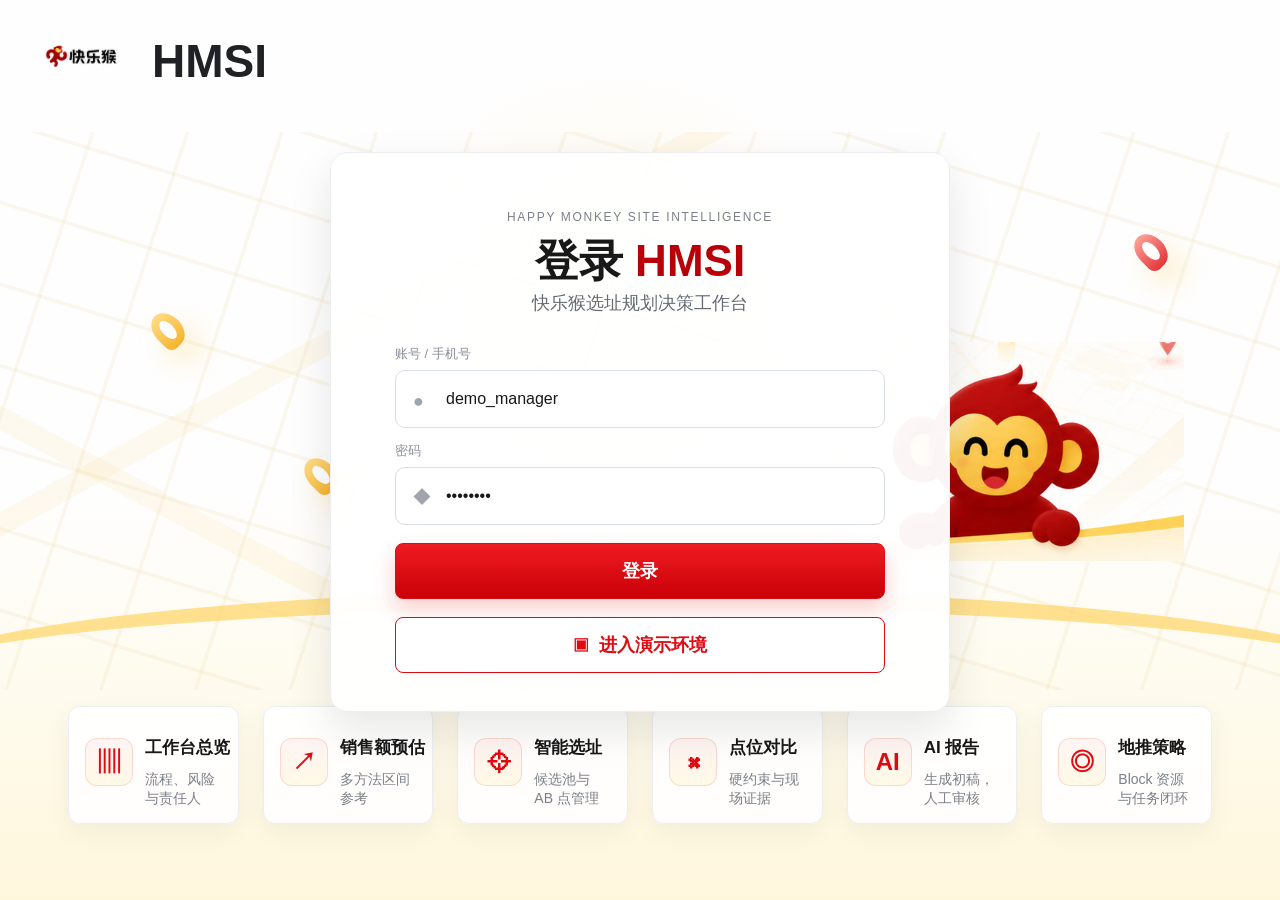
==== commit 54aaf4b6: "Deploy updated HMSI web prototype" ====
--- a/index.html
+++ b/index.html
@@ -3,3895 +3,196 @@
   <head>
     <meta charset="UTF-8" />
     <meta name="viewport" content="width=device-width, initial-scale=1.0" />
-    <title>HMSI 智能选址辅助决策系统</title>
+    <title>HMSI｜快乐猴选址规划决策工作台</title>
     <link rel="icon" href="data:," />
-    <style>
-:root {
-  --red: #df0b12;
-  --red-dark: #b90008;
-  --red-soft: #fff0f1;
-  --orange: #ff8a00;
-  --gold: #ffc33d;
-  --green: #5cab5b;
-  --text: #181818;
-  --muted: #7b7f87;
-  --line: #eceef2;
-  --line-strong: #dfe3ea;
-  --bg: #fbfbfc;
-  --panel: #ffffff;
-  --shadow: 0 8px 26px rgba(20, 24, 31, 0.055);
-  --shadow-strong: 0 18px 44px rgba(20, 24, 31, 0.10);
-  --radius: 10px;
-  --sidebar: 228px;
-}
-
-*,
-*::before,
-*::after {
-  box-sizing: border-box;
-}
-
-html,
-body {
-  margin: 0;
-  width: 100%;
-  min-height: 100%;
-  color: var(--text);
-  font-family: "PingFang SC", "Microsoft YaHei UI", "Microsoft YaHei", Arial, sans-serif;
-  background: var(--bg);
-}
-
-button,
-input,
-select {
-  font: inherit;
-}
-
-button {
-  cursor: pointer;
-}
-
-button:focus-visible,
-input:focus-visible,
-select:focus-visible,
-a:focus-visible {
-  outline: 3px solid rgba(223, 11, 18, 0.22);
-  outline-offset: 2px;
-}
-
-.is-hidden {
-  display: none !important;
-}
-
-.login-screen {
-  position: relative;
-  min-height: 100vh;
-  overflow: hidden;
-  background:
-    radial-gradient(circle at 48% 35%, rgba(255, 205, 69, 0.14), transparent 28%),
-    linear-gradient(180deg, #fefefe 0%, #fefefe 55%, #fff7dc 100%);
-}
-
-.login-logo {
-  position: absolute;
-  left: 44px;
-  top: 34px;
-  display: flex;
-  align-items: center;
-  gap: 18px;
-  z-index: 3;
-}
-
-.login-logo img {
-  width: 90px;
-  height: auto;
-}
-
-.login-logo span {
-  color: #202124;
-  font-size: 46px;
-  font-weight: 900;
-  letter-spacing: 0;
-}
-
-.login-map-bg {
-  position: absolute;
-  inset: 132px 0 210px;
-  opacity: 0.82;
-  background:
-    linear-gradient(28deg, transparent 0 21%, rgba(248, 192, 68, 0.10) 21% 23%, transparent 23% 100%),
-    linear-gradient(151deg, transparent 0 30%, rgba(248, 192, 68, 0.10) 30% 32%, transparent 32% 100%),
-    repeating-linear-gradient(17deg, transparent 0 74px, rgba(231, 197, 119, 0.15) 75px 78px),
-    repeating-linear-gradient(108deg, transparent 0 86px, rgba(231, 197, 119, 0.14) 87px 90px);
-}
-
-.login-map-bg::after {
-  content: "";
-  position: absolute;
-  left: -8%;
-  right: -8%;
-  bottom: -80px;
-  height: 180px;
-  border-top: 18px solid rgba(255, 198, 43, 0.6);
-  border-radius: 50% 50% 0 0;
-}
-
-.pin {
-  position: absolute;
-  width: 28px;
-  height: 38px;
-  border-radius: 50% 50% 50% 8px;
-  background: linear-gradient(180deg, #ffd46a, #f5a400);
-  transform: rotate(-45deg);
-  box-shadow: 0 20px 28px rgba(255, 185, 23, 0.28);
-}
-
-.pin::after {
-  content: "";
-  position: absolute;
-  inset: 8px;
-  border-radius: 50%;
-  background: #fff;
-}
-
-.pin-a {
-  left: 12%;
-  top: 32%;
-}
-
-.pin-b {
-  left: 24%;
-  top: 58%;
-}
-
-.pin-c {
-  right: 9%;
-  top: 18%;
-  background: linear-gradient(180deg, #ff8c82, #df0b12);
-}
-
-.login-card {
-  position: relative;
-  z-index: 4;
-  width: 620px;
-  margin: 152px auto 0;
-  padding: 54px 64px 38px;
-  border: 1px solid var(--line);
-  border-radius: 18px;
-  background: rgba(255, 255, 255, 0.96);
-  box-shadow: var(--shadow-strong);
-  text-align: center;
-}
-
-.system-label {
-  color: var(--muted);
-  font-size: 12px;
-  letter-spacing: 0.14em;
-  text-transform: uppercase;
-}
-
-.login-card h1 {
-  margin: 12px 0 6px;
-  font-size: 44px;
-  line-height: 1.1;
-}
-
-.login-card h1 em {
-  color: var(--red-dark);
-  font-style: normal;
-}
-
-.login-card h1::first-letter {
-  color: inherit;
-}
-
-.login-card h1 > span::first-letter {
-  color: inherit;
-}
-
-.login-card p {
-  margin: 0 0 30px;
-  color: #666b73;
-  font-size: 18px;
-}
-
-.role-tabs {
-  display: none;
-  grid-template-columns: repeat(3, 1fr);
-  gap: 8px;
-  margin-bottom: 18px;
-}
-
-.role-tabs button,
-.outline-btn,
-.primary-btn,
-.primary-small,
-.secondary-small,
-.ghost-small,
-.tabs button,
-.switch-row button,
-.chip-line button,
-.save-plan {
-  border-radius: 8px;
-  border: 1px solid var(--line);
-  background: #fff;
-  color: var(--text);
-  font-weight: 700;
-}
-
-.role-tabs button {
-  height: 36px;
-  color: #6e737c;
-}
-
-.role-tabs button.is-active {
-  border-color: rgba(223, 11, 18, 0.2);
-  background: var(--red-soft);
-  color: var(--red);
-}
-
-.login-field {
-  position: relative;
-  display: block;
-  margin-top: 14px;
-  text-align: left;
-}
-
-.login-field::before {
-  position: absolute;
-  left: 18px;
-  bottom: 16px;
-  z-index: 1;
-  color: #a0a5ad;
-  font-size: 18px;
-}
-
-.login-field:nth-of-type(1)::before {
-  content: "●";
-}
-
-.login-field:nth-of-type(2)::before {
-  content: "◆";
-}
-
-.login-field span {
-  display: block;
-  margin-bottom: 7px;
-  color: #8a8f98;
-  font-size: 13px;
-}
-
-.login-field input {
-  width: 100%;
-  height: 58px;
-  border: 1px solid #d9dde4;
-  border-radius: 10px;
-  padding: 0 18px 0 50px;
-  color: var(--text);
-  outline: none;
-  background: rgba(255, 255, 255, 0.96);
-}
-
-.login-field input:focus {
-  border-color: var(--red);
-}
-
-.primary-btn,
-.outline-btn {
-  width: 100%;
-  height: 56px;
-  margin-top: 18px;
-  font-size: 18px;
-}
-
-.primary-btn,
-.primary-small {
-  border-color: var(--red);
-  background: linear-gradient(180deg, #ef1c22, #c90006);
-  color: #fff;
-  box-shadow: 0 10px 22px rgba(223, 11, 18, 0.20);
-}
-
-.primary-btn:hover,
-.primary-small:hover {
-  background: linear-gradient(180deg, #f22c32, #d30007);
-  box-shadow: 0 14px 28px rgba(223, 11, 18, 0.24);
-}
-
-.outline-btn {
-  border-color: var(--red);
-  color: var(--red);
-  background: #fff;
-}
-
-.outline-btn:hover,
-.secondary-small:hover,
-.ghost-small:hover,
-.panel-head button:hover,
-.panel-head select:hover {
-  border-color: #cfd5df;
-  background: #fafbfc;
-}
-
-.outline-btn::before {
-  content: "▣";
-  margin-right: 10px;
-  font-size: 16px;
-}
-
-.login-preview {
-  position: absolute;
-  right: 7.5vw;
-  top: 38vh;
-  width: min(370px, 24vw);
-  z-index: 2;
-}
-
-.login-preview img {
-  width: 100%;
-  display: block;
-}
-
-.preview-card {
-  display: none;
-  position: absolute;
-  right: 210px;
-  bottom: -34px;
-  width: 260px;
-  padding: 16px;
-  border: 1px solid var(--line);
-  border-radius: 14px;
-  background: rgba(255, 255, 255, 0.94);
-  box-shadow: var(--shadow);
-}
-
-.preview-card span,
-.kpi span,
-.panel-head span {
-  color: var(--muted);
-  font-size: 13px;
-}
-
-.preview-card strong {
-  display: block;
-  margin: 5px 0;
-}
-
-.preview-card p {
-  margin: 0;
-  color: #666b73;
-  font-size: 13px;
-  line-height: 1.55;
-}
-
-.login-modules {
-  position: absolute;
-  left: 68px;
-  right: 68px;
-  bottom: 76px;
-  display: grid;
-  grid-template-columns: repeat(6, 1fr);
-  gap: 24px;
-}
-
-.login-modules article {
-  min-height: 118px;
-  display: grid;
-  grid-template-columns: 48px minmax(0, 1fr);
-  grid-template-rows: 28px 22px;
-  align-content: center;
-  gap: 4px 12px;
-  padding: 20px 16px;
-  border: 1px solid var(--line);
-  border-radius: 12px;
-  background: rgba(255, 255, 255, 0.92);
-  box-shadow: var(--shadow);
-}
-
-.login-modules article::before {
-  content: attr(data-icon);
-  grid-row: 1 / 3;
-  width: 48px;
-  height: 48px;
-  display: grid;
-  place-items: center;
-  border-radius: 12px;
-  border: 1px solid rgba(223, 11, 18, 0.13);
-  background: linear-gradient(180deg, #fff4f4, #fff9e6);
-  color: var(--red);
-  font-weight: 900;
-  font-size: 24px;
-}
-
-.login-modules b,
-.login-modules span {
-  display: block;
-}
-
-.login-modules b {
-  font-size: 17px;
-  line-height: 1.15;
-  white-space: nowrap;
-}
-
-.login-modules span {
-  color: var(--muted);
-  font-size: 14px;
-  line-height: 1.35;
-}
-
-.app-screen {
-  width: 100vw;
-  height: 100vh;
-  display: grid;
-  grid-template-columns: var(--sidebar) minmax(0, 1fr);
-  overflow: hidden;
-  background: var(--bg);
-}
-
-.sidebar {
-  height: 100vh;
-  display: flex;
-  flex-direction: column;
-  border-right: 1px solid var(--line);
-  background: #fff;
-  box-shadow: 10px 0 30px rgba(18, 22, 31, 0.025);
-}
-
-.sidebar-logo {
-  height: 106px;
-  display: flex;
-  align-items: center;
-  padding: 0 24px;
-}
-
-.sidebar-logo img {
-  width: 162px;
-}
-
-.side-nav {
-  display: grid;
-  gap: 10px;
-  padding: 14px 18px;
-}
-
-.nav-item {
-  height: 52px;
-  display: flex;
-  align-items: center;
-  gap: 13px;
-  border: 0;
-  border-radius: 8px;
-  background: transparent;
-  color: #2f343b;
-  font-size: 16px;
-  font-weight: 650;
-  text-align: left;
-  transition: transform 180ms ease;
-}
-
-.nav-item span {
-  width: 28px;
-  height: 28px;
-  display: grid;
-  place-items: center;
-  text-align: center;
-  color: #303640;
-  font-weight: 850;
-  font-size: 15px;
-}
-
-.nav-item:hover {
-  background: #fff7f7;
-  transform: translateX(1px);
-}
-
-.nav-item.is-active {
-  background: #fff0f1;
-  color: var(--red);
-}
-
-.nav-item.is-active span {
-  color: var(--red);
-}
-
-.sidebar-bottom {
-  margin-top: auto;
-  border-top: 1px solid var(--line);
-  padding: 18px 20px 22px;
-}
-
-.settings {
-  width: 100%;
-  height: 44px;
-  border: 0;
-  background: transparent;
-  text-align: left;
-  color: #2f343b;
-  font-size: 15px;
-}
-
-.user-card {
-  display: flex;
-  align-items: center;
-  gap: 12px;
-  margin-top: 20px;
-}
-
-.avatar {
-  width: 48px;
-  height: 48px;
-  display: grid;
-  place-items: center;
-  border-radius: 50%;
-  background: #ffd25c;
-  color: var(--red);
-  font-weight: 900;
-}
-
-.user-card strong,
-.user-card span {
-  display: block;
-}
-
-.user-card span {
-  margin-top: 3px;
-  color: var(--muted);
-  font-size: 12px;
-}
-
-.main-shell {
-  min-width: 0;
-  height: 100vh;
-  overflow: hidden;
-  padding: 24px 26px 18px;
-  background: var(--bg);
-}
-
-.topbar {
-  height: 74px;
-  display: flex;
-  align-items: flex-start;
-  justify-content: space-between;
-  gap: 24px;
-}
-
-.topbar h1 {
-  margin: 0;
-  font-size: 31px;
-  line-height: 1.1;
-  white-space: nowrap;
-  font-weight: 850;
-}
-
-.topbar p {
-  margin: 8px 0 0;
-  color: var(--muted);
-}
-
-.top-actions {
-  display: flex;
-  align-items: center;
-  gap: 12px;
-}
-
-.search-field {
-  width: 318px;
-  height: 44px;
-  display: flex;
-  align-items: center;
-  gap: 8px;
-  border: 1px solid #d7dce4;
-  border-radius: 8px;
-  padding: 0 14px;
-  background: #fff;
-  box-shadow: 0 1px 0 rgba(20, 24, 31, 0.02);
-}
-
-.search-field input {
-  width: 100%;
-  border: 0;
-  outline: 0;
-}
-
-.top-actions select,
-.filter-bar select,
-.condition-panel select {
-  height: 44px;
-  border: 1px solid #d7dce4;
-  border-radius: 8px;
-  background: #fff;
-  padding: 0 16px;
-}
-
-.primary-small,
-.secondary-small,
-.ghost-small {
-  height: 44px;
-  padding: 0 20px;
-}
-
-.secondary-small,
-.ghost-small {
-  border: 1px solid #d7dce4;
-  background: #fff;
-}
-
-.page {
-  display: none;
-  height: calc(100vh - 116px);
-  overflow: hidden;
-}
-
-.page.is-active {
-  display: block;
-}
-
-.panel {
-  border: 1px solid var(--line);
-  border-radius: var(--radius);
-  background: var(--panel);
-  box-shadow: var(--shadow);
-}
-
-.panel-head {
-  display: flex;
-  align-items: center;
-  justify-content: space-between;
-  gap: 12px;
-  margin-bottom: 12px;
-}
-
-.panel-head h2 {
-  margin: 0;
-  font-size: 18px;
-  line-height: 1.2;
-  font-weight: 850;
-  min-width: 0;
-  overflow: hidden;
-  white-space: nowrap;
-  text-overflow: ellipsis;
-}
-
-.panel-head button,
-.panel-head select {
-  height: 34px;
-  border: 1px solid #d7dce4;
-  border-radius: 6px;
-  background: #fff;
-  color: #555c66;
-  padding: 0 12px;
-}
-
-.kpi-row {
-  display: grid;
-  gap: 16px;
-  margin-bottom: 16px;
-}
-
-.kpi-row.five {
-  grid-template-columns: repeat(5, minmax(0, 1fr));
-}
-
-.kpi-row.four {
-  grid-template-columns: repeat(4, minmax(0, 1fr));
-}
-
-.kpi {
-  min-height: 118px;
-  display: grid;
-  grid-template-columns: 72px minmax(0, 1fr);
-  grid-template-rows: 22px 36px 22px;
-  gap: 3px 16px;
-  align-items: center;
-  padding: 20px 18px;
-  border: 1px solid var(--line);
-  border-radius: var(--radius);
-  background: #fff;
-  box-shadow: var(--shadow);
-}
-
-.kpi i {
-  grid-row: 1 / 4;
-  width: 64px;
-  height: 64px;
-  display: grid;
-  place-items: center;
-  border-radius: 50%;
-  font-style: normal;
-  font-weight: 900;
-  font-size: 20px;
-  box-shadow: inset 0 -10px 18px rgba(255, 255, 255, 0.4);
-}
-
-.kpi .red {
-  background: radial-gradient(circle at 34% 28%, #fff, #ffd4d8);
-  color: var(--red);
-}
-
-.kpi .orange {
-  background: radial-gradient(circle at 34% 28%, #fff, #ffd9c2);
-  color: var(--orange);
-}
-
-.kpi .gold {
-  background: radial-gradient(circle at 34% 28%, #fff, #ffefc5);
-  color: #e69a00;
-}
-
-.kpi .green-bg {
-  background: radial-gradient(circle at 34% 28%, #fff, #dcf3de);
-  color: var(--green);
-}
-
-.kpi strong {
-  font-size: clamp(22px, 1.35vw, 26px);
-  line-height: 1.1;
-  font-weight: 850;
-  white-space: nowrap;
-  overflow: hidden;
-  text-overflow: ellipsis;
-}
-
-.kpi em {
-  color: var(--red);
-  font-style: normal;
-  font-size: 13px;
-}
-
-.kpi em.green {
-  color: var(--green);
-}
-
-.overview-grid {
-  height: 336px;
-  display: grid;
-  grid-template-columns: 1fr 1.45fr 1fr;
-  gap: 16px;
-  margin-bottom: 14px;
-}
-
-.overview-grid .panel,
-.sales-grid .panel,
-.selection-grid .panel,
-.right-stack .panel,
-.compare-shell,
-.promotion-grid .panel,
-.report-layout .panel {
-  padding: 16px;
-}
-
-.bar-chart {
-  height: 262px;
-  display: grid;
-  grid-template-columns: repeat(6, 1fr);
-  align-items: end;
-  gap: 18px;
-  padding: 24px 14px 20px;
-  border-bottom: 1px solid var(--line);
-}
-
-.bar-chart div {
-  position: relative;
-  height: var(--h);
-  min-height: 80px;
-  border-radius: 6px 6px 0 0;
-  background: linear-gradient(180deg, #f3252c, #ff7a7d);
-}
-
-.bar-chart b {
-  position: absolute;
-  top: -22px;
-  left: 50%;
-  transform: translateX(-50%);
-  font-size: 12px;
-}
-
-.bar-chart span {
-  position: absolute;
-  bottom: -20px;
-  left: 50%;
-  transform: translateX(-50%);
-  color: var(--muted);
-  font-size: 12px;
-}
-
-.image-map {
-  position: relative;
-  overflow: hidden;
-  border-radius: 8px;
-  background: #f6f8fb;
-}
-
-.image-map img {
-  width: 100%;
-  height: 100%;
-  display: block;
-  object-fit: cover;
-}
-
-.overview-map {
-  height: 268px;
-}
-
-.bar-chart span {
-  white-space: nowrap;
-}
-
-.sales-grid .panel {
-  overflow: hidden;
-}
-
-.task-card {
-  display: grid;
-  grid-template-columns: 150px minmax(0, 1fr);
-  grid-template-rows: auto minmax(0, 1fr);
-  gap: 10px 20px;
-}
-
-.task-card .panel-head {
-  grid-column: 1 / -1;
-}
-
-.donut {
-  width: 134px;
-  height: 134px;
-  display: grid;
-  place-items: center;
-  border-radius: 50%;
-  background:
-    radial-gradient(circle at center, #fff 0 54%, transparent 55%),
-    conic-gradient(var(--red) 0 38%, var(--gold) 38% 69%, var(--green) 69% 100%);
-}
-
-.donut strong,
-.donut span {
-  grid-area: 1 / 1;
-}
-
-.donut strong {
-  transform: translateY(-8px);
-  font-size: 30px;
-}
-
-.donut span {
-  transform: translateY(22px);
-  color: var(--muted);
-  font-size: 12px;
-}
-
-.donut.big {
-  margin: 8px auto 10px;
-  width: 128px;
-  height: 128px;
-}
-
-.donut.small {
-  width: 92px;
-  height: 92px;
-  margin: -2px auto 0;
-}
-
-.donut.small strong {
-  transform: translateY(-6px);
-  font-size: 26px;
-}
-
-.donut.small span {
-  transform: translateY(18px);
-  font-size: 11px;
-}
-
-.status-list,
-.legend-list {
-  margin: 0;
-  padding: 0;
-  list-style: none;
-}
-
-.status-list li,
-.legend-list li {
-  display: flex;
-  align-items: center;
-  justify-content: space-between;
-  gap: 10px;
-  padding: 10px 0;
-  border-bottom: 1px solid var(--line);
-  color: #505761;
-  font-size: 14px;
-}
-
-.distribution-panel .legend-list li {
-  padding: 6px 0;
-  font-size: 13px;
-}
-
-.distribution-panel .panel-head {
-  margin-bottom: 6px;
-}
-
-.red-dot,
-.orange-dot,
-.gold-dot,
-.green-dot {
-  width: 10px;
-  height: 10px;
-  display: inline-block;
-  border-radius: 50%;
-}
-
-.red-dot { background: var(--red); }
-.orange-dot { background: var(--orange); }
-.gold-dot { background: var(--gold); }
-.green-dot { background: var(--green); }
-
-.bottom-grid {
-  display: grid;
-  gap: 16px;
-}
-
-.overview-bottom {
-  height: calc(100% - 498px);
-  min-height: 250px;
-  grid-template-columns: 1.55fr 0.85fr 1fr;
-}
-
-.overview-bottom > .panel {
-  min-height: 0;
-  padding: 15px 17px 16px;
-  overflow: hidden;
-}
-
-.overview-bottom .panel-head {
-  min-height: 32px;
-  margin-bottom: 10px;
-}
-
-.overview-bottom table {
-  table-layout: fixed;
-}
-
-.overview-bottom th,
-.overview-bottom td {
-  height: 36px;
-  padding: 0 9px;
-  line-height: 1.25;
-}
-
-.table-panel {
-  overflow: hidden;
-}
-
-table {
-  width: 100%;
-  border-collapse: collapse;
-  font-size: 14px;
-}
-
-th,
-td {
-  height: 40px;
-  border-bottom: 1px solid var(--line);
-  padding: 0 10px;
-  text-align: left;
-  white-space: nowrap;
-  overflow: hidden;
-  text-overflow: ellipsis;
-}
-
-th {
-  color: #626873;
-  background: linear-gradient(180deg, #fbfbfc, #f6f7f9);
-  font-weight: 600;
-}
-
-tbody tr:hover td {
-  background: #fffafa;
-}
-
-td strong,
-.score-red {
-  color: var(--red);
-}
-
-.promo-brief ol,
-.open-plan ol {
-  margin: 0;
-  padding: 0;
-  list-style: none;
-}
-
-.promo-brief li,
-.open-plan li {
-  display: grid;
-  grid-template-columns: 28px minmax(0, 1fr) auto;
-  gap: 10px;
-  align-items: center;
-  padding: 9px 0;
-  border-bottom: 1px solid var(--line);
-}
-
-.overview-bottom .promo-brief li {
-  min-height: 40px;
-  padding: 8px 0;
-}
-
-.promo-brief b,
-.open-plan b {
-  min-width: 0;
-  overflow: hidden;
-  white-space: nowrap;
-  text-overflow: ellipsis;
-}
-
-.rank-num {
-  width: 24px;
-  height: 24px;
-  display: grid;
-  place-items: center;
-  border-radius: 7px;
-  background: var(--red);
-  color: #fff;
-  font-size: 12px;
-  font-weight: 800;
-}
-
-.reports-brief article {
-  display: grid;
-  grid-template-columns: 36px minmax(0, 1fr) auto;
-  gap: 10px;
-  align-items: center;
-  padding: 10px 0;
-  border-bottom: 1px solid var(--line);
-}
-
-.overview-bottom .reports-brief article {
-  min-height: 52px;
-  padding: 8px 0;
-}
-
-.doc-icon {
-  width: 34px;
-  height: 34px;
-  display: grid;
-  place-items: center;
-  border-radius: 8px;
-  background: #f4f7fb;
-  color: var(--red);
-}
-
-.reports-brief b,
-.reports-brief span {
-  display: block;
-  line-height: 1.3;
-}
-
-.reports-brief span {
-  color: var(--muted);
-  font-size: 12px;
-}
-
-.reports-brief a,
-.table-panel a,
-.module-grid a {
-  color: var(--red);
-  text-decoration: none;
-  font-weight: 700;
-}
-
-.sales-grid {
-  height: 316px;
-  display: grid;
-  grid-template-columns: 1.2fr 0.9fr 1fr;
-  gap: 16px;
-  margin-bottom: 18px;
-}
-
-.line-chart {
-  width: 100%;
-  height: 210px;
-}
-
-.line-chart line {
-  stroke: #dfe3ea;
-}
-
-.forecast-band {
-  fill: none;
-  stroke: #ff9b9f;
-  stroke-dasharray: 6 5;
-  stroke-width: 2;
-}
-
-.forecast-line {
-  fill: none;
-  stroke: var(--red);
-  stroke-width: 4;
-}
-
-.points circle {
-  fill: var(--red);
-}
-
-.line-chart text {
-  fill: var(--muted);
-  font-size: 13px;
-}
-
-.chart-note {
-  height: 34px;
-  display: flex;
-  align-items: center;
-  border: 1px solid var(--line);
-  border-radius: 8px;
-  padding: 0 16px;
-  color: #555c66;
-  overflow: hidden;
-  white-space: nowrap;
-  text-overflow: ellipsis;
-  font-size: 13px;
-}
-
-.factor-row {
-  margin-top: 6px;
-}
-
-.factor-row header,
-.metric-row header {
-  display: flex;
-  justify-content: space-between;
-  gap: 10px;
-  font-size: 12px;
-  line-height: 1.15;
-}
-
-.progress {
-  height: 8px;
-  overflow: hidden;
-  margin-top: 5px;
-  border-radius: 999px;
-  background: #f1f2f5;
-}
-
-.progress i {
-  display: block;
-  height: 100%;
-  border-radius: inherit;
-  background: linear-gradient(90deg, var(--red), #ff7a7d);
-}
-
-.page-table {
-  height: calc(100% - 468px);
-  min-height: 292px;
-  padding: 16px;
-}
-
-.tabs {
-  display: flex;
-  gap: 8px;
-}
-
-.tabs button,
-.switch-row button,
-.chip-line button {
-  height: 32px;
-  padding: 0 14px;
-}
-
-.tabs button.is-active,
-.switch-row button.is-active,
-.chip-line button.is-active {
-  border-color: var(--red);
-  background: linear-gradient(180deg, #f31d25, #d7040b);
-  color: #fff;
-}
-
-.filter-bar {
-  height: 62px;
-  display: flex;
-  align-items: center;
-  gap: 16px;
-  margin-bottom: 12px;
-  padding: 0 16px;
-  border: 1px solid var(--line);
-  border-radius: var(--radius);
-  background: #fff;
-}
-
-.filter-bar label,
-.condition-panel label {
-  display: flex;
-  align-items: center;
-  gap: 8px;
-  color: #34383f;
-}
-
-.selection-grid {
-  height: calc(100% - 74px);
-  display: grid;
-  grid-template-columns: 220px minmax(0, 1.35fr) minmax(360px, 0.9fr);
-  gap: 16px;
-}
-
-.condition-panel {
-  overflow: hidden;
-}
-
-.condition-panel h3 {
-  margin: 12px 0 8px;
-  font-size: 15px;
-}
-
-.switch-row,
-.chip-line {
-  display: grid;
-  grid-template-columns: repeat(2, minmax(0, 1fr));
-  gap: 8px;
-}
-
-.chip-line {
-  grid-template-columns: repeat(3, 1fr);
-}
-
-.switch-row button,
-.chip-line button {
-  min-width: 0;
-  white-space: nowrap;
-  line-height: 1.15;
-  padding: 0 6px;
-  overflow: hidden;
-  text-overflow: ellipsis;
-}
-
-.selected-area {
-  margin: 10px 0;
-  padding: 13px;
-  border: 1px dashed #d4d7dd;
-  border-radius: 8px;
-}
-
-.selected-area span,
-.selected-area strong,
-.selected-area em {
-  display: block;
-}
-
-.selected-area strong {
-  margin-top: 6px;
-  font-size: 22px;
-}
-
-.selected-area em {
-  color: var(--muted);
-  text-align: right;
-  font-style: normal;
-  font-size: 12px;
-}
-
-.condition-panel label {
-  justify-content: space-between;
-  margin-top: 9px;
-}
-
-.condition-panel label select {
-  width: 100%;
-}
-
-.save-plan {
-  width: 100%;
-  height: 42px;
-  margin-top: 12px;
-}
-
-.selection-map {
-  display: grid;
-  grid-template-rows: minmax(0, 1fr) 150px;
-  gap: 12px;
-}
-
-.selection-map .image-map {
-  min-height: 0;
-}
-
-.reason-box {
-  overflow: hidden;
-  padding: 10px 14px;
-  border: 1px solid var(--line);
-  border-radius: 8px;
-}
-
-.reason-box h2 {
-  margin: 0 0 6px;
-  font-size: 17px;
-}
-
-.reason-box ul {
-  margin: 0;
-  padding-left: 18px;
-}
-
-.reason-box li {
-  margin: 3px 0;
-  color: #555c66;
-  font-size: 13px;
-}
-
-.tag {
-  display: inline-block;
-  padding: 2px 7px;
-  border-radius: 5px;
-  font-size: 12px;
-  font-weight: 800;
-}
-
-.tag.high {
-  background: var(--red-soft);
-  color: var(--red);
-}
-
-.right-stack {
-  min-height: 0;
-  display: grid;
-  grid-template-rows: 302px 104px minmax(0, 1fr);
-  gap: 12px;
-}
-
-.top-block-panel {
-  overflow: hidden;
-}
-
-.mini-metrics {
-  display: grid;
-  grid-template-columns: repeat(3, 1fr);
-  gap: 10px;
-}
-
-.mini-metrics article {
-  padding: 13px 16px;
-}
-
-.mini-metrics span,
-.mini-metrics strong,
-.mini-metrics em {
-  display: block;
-}
-
-.mini-metrics strong {
-  margin: 5px 0 2px;
-  font-size: 25px;
-}
-
-.mini-metrics em {
-  color: var(--red);
-  font-style: normal;
-}
-
-.open-plan {
-  overflow: hidden;
-}
-
-.compare-shell {
-  height: 100%;
-  overflow: hidden;
-}
-
-.compare-tabs {
-  height: 40px;
-  display: flex;
-  align-items: center;
-  gap: 12px;
-  margin-bottom: 12px;
-}
-
-.compare-tabs button {
-  height: 32px;
-  min-width: 150px;
-  border: 1px solid var(--line);
-  border-radius: 6px;
-  background: linear-gradient(180deg, #fff, #fff8f8);
-}
-
-.compare-tabs button.is-active {
-  border-color: var(--red);
-  background: linear-gradient(180deg, #fff4f4, #fff);
-  color: var(--red);
-}
-
-.compare-cards {
-  height: 286px;
-  display: grid;
-  grid-template-columns: repeat(3, 1fr);
-  gap: 14px;
-  margin-bottom: 12px;
-}
-
-.point-card {
-  position: relative;
-  padding: 14px;
-  border: 1px solid var(--line);
-  border-radius: 9px;
-  overflow: hidden;
-  background: #fff;
-}
-
-.point-card header {
-  display: grid;
-  grid-template-columns: 78px minmax(0, 1fr);
-  gap: 12px;
-  align-items: center;
-}
-
-.point-photo {
-  height: 52px;
-  border-radius: 8px;
-  position: relative;
-  overflow: hidden;
-  background:
-    linear-gradient(180deg, rgba(255,255,255,0.16), rgba(255,255,255,0)),
-    linear-gradient(135deg, #60758f, #d9e1eb 58%, #fff3c2);
-}
-
-.point-photo::before,
-.point-photo::after {
-  content: "";
-  position: absolute;
-  bottom: 0;
-  border-radius: 3px 3px 0 0;
-  background: rgba(255, 255, 255, 0.78);
-}
-
-.point-photo::before {
-  left: 10px;
-  width: 18px;
-  height: 38px;
-  box-shadow: 24px -8px 0 rgba(255,255,255,0.66), 48px 4px 0 rgba(255,255,255,0.60);
-}
-
-.point-photo::after {
-  right: 12px;
-  width: 22px;
-  height: 30px;
-  box-shadow: -28px -10px 0 rgba(255,255,255,0.58);
-}
-
-.point-card:nth-child(2) .point-photo {
-  background:
-    linear-gradient(180deg, rgba(255,255,255,0.14), rgba(255,255,255,0)),
-    linear-gradient(135deg, #4c637f, #cdd8e6 58%, #ffe6bc);
-}
-
-.point-card:nth-child(3) .point-photo {
-  background:
-    linear-gradient(180deg, rgba(255,255,255,0.14), rgba(255,255,255,0)),
-    linear-gradient(135deg, #708199, #d5e0eb 58%, #fff0a8);
-}
-
-.point-card h3 {
-  margin: 0 0 4px;
-}
-
-.point-card p {
-  margin: 0;
-  color: #555c66;
-  font-size: 12px;
-}
-
-.point-card ul {
-  margin: 10px 0 0;
-  padding: 0;
-  list-style: none;
-}
-
-.point-card li {
-  display: flex;
-  justify-content: space-between;
-  padding: 5px 0;
-  border-bottom: 1px solid var(--line);
-  color: #555c66;
-}
-
-.point-card .score-line {
-  position: absolute;
-  top: 14px;
-  right: 14px;
-  margin-top: 0;
-  padding: 6px 10px;
-  border-radius: 8px;
-  background: var(--red-soft);
-  color: var(--red);
-  font-size: 14px;
-  font-weight: 900;
-}
-
-.compare-analysis {
-  height: 232px;
-  display: grid;
-  grid-template-columns: 1fr 0.9fr 1fr;
-  gap: 14px;
-  margin-bottom: 12px;
-}
-
-  .metric-compare,
-  .radar-panel,
-  .mini-map {
-    padding: 14px;
-    overflow: hidden;
-  }
-
-.metric-row {
-  margin-top: 8px;
-}
-
-.metric-row .progress {
-  height: 8px;
-}
-
-.radar-panel svg {
-  width: 100%;
-  height: 150px;
-  margin-top: 8px;
-  overflow: visible;
-}
-
-.mini-map .small {
-  height: 150px;
-  margin-top: 10px;
-}
-
-.recommend-row {
-  display: grid;
-  grid-template-columns: repeat(3, 1fr);
-  gap: 14px;
-}
-
-.recommend-row article {
-  min-height: 86px;
-  padding: 13px 16px;
-  border: 1px solid #ffd1d4;
-  border-radius: 8px;
-  background: #fff8f8;
-}
-
-.recommend-row b,
-.recommend-row strong {
-  display: block;
-}
-
-.recommend-row strong {
-  color: var(--red);
-  margin-bottom: 6px;
-}
-
-.recommend-row p {
-  margin: 6px 0 0;
-  color: #555c66;
-  font-size: 13px;
-}
-
-.promotion-grid {
-  height: calc(100% - 134px);
-  display: grid;
-  grid-template-columns: 1fr 1fr 0.95fr;
-  grid-template-rows: 1.08fr 0.92fr;
-  gap: 16px;
-}
-
-.promotion-grid > .panel {
-  min-height: 0;
-  overflow: hidden;
-}
-
-.promotion-grid table {
-  table-layout: fixed;
-}
-
-.promotion-grid th,
-.promotion-grid td {
-  height: 36px;
-  padding: 0 8px;
-  font-size: 13px;
-}
-
-.promotion-grid .table-panel:nth-of-type(2) th:nth-child(1),
-.promotion-grid .table-panel:nth-of-type(2) td:nth-child(1),
-.promotion-grid .table-panel:nth-of-type(3) td:nth-child(1),
-.promotion-grid .table-panel:nth-of-type(4) td:nth-child(1) {
-  width: 46px;
-}
-
-.task-list-panel table {
-  table-layout: fixed;
-}
-
-.task-list-panel td:nth-child(1) { width: 70px; }
-.task-list-panel td:nth-child(2) { width: 92px; }
-.task-list-panel td:nth-child(3) { width: 78px; }
-.task-list-panel td:nth-child(5) { width: 64px; }
-
-.route-panel {
-  grid-column: 1 / 3;
-}
-
-.route-panel {
-  display: grid;
-  grid-template-rows: auto minmax(0, 1fr);
-}
-
-.route-map {
-  min-height: 0;
-  height: 100%;
-}
-
-.route-map svg {
-  position: absolute;
-  inset: 0;
-  width: 100%;
-  height: 100%;
-}
-
-.route-map polyline {
-  fill: none;
-  stroke: #1b65c9;
-  stroke-width: 4;
-  stroke-dasharray: 10 6;
-}
-
-.task-list-panel {
-  display: grid;
-  grid-template-rows: auto minmax(0, 1fr) 42px;
-}
-
-.outline-red {
-  border: 1px solid var(--red);
-  border-radius: 8px;
-  background: #fff;
-  color: var(--red);
-  font-weight: 800;
-}
-
-.report-layout {
-  height: 100%;
-  display: grid;
-  grid-template-columns: minmax(0, 1fr) 336px;
-  gap: 16px;
-}
-
-.report-main {
-  min-height: 0;
-  display: grid;
-  grid-template-rows: 44px 262px 210px minmax(0, 1fr);
-  gap: 12px;
-}
-
-.report-actions {
-  display: flex;
-  justify-content: center;
-  gap: 12px;
-}
-
-.summary-panel {
-  padding: 16px;
-}
-
-.summary-cards {
-  display: grid;
-  grid-template-columns: repeat(5, 1fr);
-  min-height: 166px;
-  border: 1px solid var(--line);
-  border-radius: 8px;
-  overflow: hidden;
-}
-
-.summary-cards article {
-  padding: 14px;
-  border-right: 1px solid var(--line);
-}
-
-.summary-cards article:last-child {
-  border-right: 0;
-}
-
-.summary-cards h3 {
-  margin: 0 0 8px;
-  font-size: 16px;
-}
-
-.summary-cards strong {
-  display: block;
-  color: var(--red);
-  font-size: 24px;
-}
-
-.summary-cards p,
-.summary-cards li {
-  color: #555c66;
-  font-size: 12px;
-  line-height: 1.45;
-}
-
-.summary-cards ul,
-.summary-cards ol {
-  margin: 0;
-  padding-left: 18px;
-}
-
-.module-preview {
-  padding: 16px;
-}
-
-.module-grid {
-  display: grid;
-  grid-template-columns: repeat(4, 1fr);
-  gap: 14px;
-}
-
-.module-grid article {
-  height: 136px;
-  padding: 12px;
-  border: 1px solid var(--line);
-  border-radius: 8px;
-  overflow: hidden;
-}
-
-.module-grid h3 {
-  margin: 0 0 8px;
-  font-size: 15px;
-}
-
-.mini-bars {
-  height: 84px;
-  display: grid;
-  grid-template-columns: repeat(6, 1fr);
-  gap: 9px;
-  align-items: end;
-}
-
-.mini-bars::before,
-.mini-bars::after {
-  content: "";
-}
-
-.mini-bars span {
-  display: block;
-  border-radius: 3px 3px 0 0;
-  background: linear-gradient(180deg, #f22228, #ff8587);
-}
-
-#reportBlocks .progress {
-  margin-top: 11px;
-}
-
-.recent-report {
-  padding: 14px 16px;
-}
-
-.recent-report table {
-  table-layout: fixed;
-}
-
-.recent-report td {
-  height: 34px;
-  font-size: 13px;
-}
-
-.recent-report td:nth-child(1) { width: 270px; }
-.recent-report td:nth-child(2) { width: 72px; }
-.recent-report td:nth-child(3) { width: 148px; }
-.recent-report td:nth-child(5) { width: 60px; }
-.recent-report td:nth-child(6) { width: 120px; }
-
-.module-grid table td {
-  height: 28px;
-  font-size: 13px;
-}
-
-#reportBlocks .factor-row:nth-child(n+4) {
-  display: none;
-}
-
-.ai-assistant {
-  display: grid;
-  grid-template-rows: 52px 108px 38px 38px 38px minmax(0, 1fr) 52px;
-  gap: 10px;
-  padding: 0;
-  overflow: hidden;
-}
-
-.assistant-head {
-  display: flex;
-  align-items: center;
-  justify-content: space-between;
-  padding: 0 18px;
-  border-bottom: 1px solid var(--line);
-}
-
-.assistant-head strong {
-  font-size: 18px;
-}
-
-.assistant-head span {
-  padding: 2px 7px;
-  border-radius: 5px;
-  background: #eef4ff;
-  color: #5c83dc;
-  font-size: 12px;
-}
-
-.assistant-head button {
-  border: 0;
-  background: transparent;
-  color: #737983;
-  font-size: 20px;
-}
-
-.assistant-message,
-.assistant-answer {
-  margin: 0 18px;
-  padding: 14px;
-  border-radius: 10px;
-  background: #f5f7fa;
-  color: #4c535d;
-  line-height: 1.7;
-}
-
-.ai-assistant > button {
-  margin: 0 18px;
-  height: 38px;
-  border: 1px solid var(--line);
-  border-radius: 8px;
-  background: #fff;
-  color: #444a54;
-  text-align: left;
-  padding: 0 14px;
-}
-
-.assistant-answer {
-  background: #fff;
-  border: 1px solid var(--line);
-  overflow: hidden;
-  font-size: 13px;
-  line-height: 1.55;
-}
-
-.assistant-answer p {
-  margin: 0 0 8px;
-}
-
-.assistant-answer ol {
-  margin: 0;
-  padding-left: 18px;
-}
-
-.assistant-input {
-  display: flex;
-  gap: 8px;
-  padding: 0 18px 14px;
-}
-
-.assistant-input input {
-  min-width: 0;
-  flex: 1;
-  border: 1px solid var(--line);
-  border-radius: 8px;
-  padding: 0 12px;
-}
-
-.assistant-input button {
-  width: 58px;
-  border: 0;
-  border-radius: 8px;
-  background: linear-gradient(180deg, #ef1c22, #c90006);
-  color: #fff;
-}
-
-@media (max-width: 1300px) {
-  :root {
-    --sidebar: 206px;
-  }
-
-  .top-actions {
-    gap: 8px;
-  }
-
-  .search-field {
-    width: 250px;
-  }
-
-  .kpi strong {
-    font-size: 21px;
-  }
-}
-
-@media (max-height: 760px) and (min-width: 901px) {
-  :root {
-    --sidebar: 206px;
-  }
-
-  .login-logo {
-    left: 46px;
-    top: 36px;
-    gap: 16px;
-  }
-
-  .login-logo img {
-    width: 72px;
-  }
-
-  .login-logo span {
-    font-size: 42px;
-  }
-
-  .login-card {
-    width: 620px;
-    margin-top: 132px;
-    padding: 38px 64px 28px;
-  }
-
-  .login-card h1 {
-    font-size: 40px;
-  }
-
-  .login-card p {
-    margin-bottom: 18px;
-    font-size: 16px;
-  }
-
-  .login-field input,
-  .primary-btn,
-  .outline-btn {
-    height: 54px;
-  }
-
-  .login-preview,
-  .login-modules {
-    display: none;
-  }
-
-  .sidebar-logo {
-    height: 72px;
-    padding: 0 20px;
-  }
-
-  .sidebar-logo img {
-    width: 136px;
-  }
-
-  .side-nav {
-    gap: 8px;
-    padding: 10px 16px;
-  }
-
-  .nav-item {
-    height: 42px;
-    font-size: 15px;
-  }
-
-  .sidebar-bottom {
-    padding: 12px 16px;
-  }
-
-  .settings {
-    height: 34px;
-    font-size: 14px;
-  }
-
-  .user-card {
-    margin-top: 10px;
-  }
-
-  .avatar {
-    width: 40px;
-    height: 40px;
-  }
-
-  .main-shell {
-    padding: 14px 22px 12px;
-  }
-
-  .topbar {
-    height: 52px;
-  }
-
-  .topbar h1 {
-    font-size: 26px;
-  }
-
-  .topbar p {
-    margin-top: 4px;
-    font-size: 13px;
-  }
-
-  .top-actions {
-    gap: 10px;
-  }
-
-  .search-field {
-    width: 250px;
-    height: 38px;
-  }
-
-  .top-actions select,
-  .filter-bar select,
-  .condition-panel select,
-  .primary-small,
-  .secondary-small,
-  .ghost-small {
-    height: 38px;
-  }
-
-  .primary-small,
-  .secondary-small,
-  .ghost-small {
-    padding: 0 14px;
-  }
-
-  .page {
-    height: calc(100vh - 78px);
-  }
-
-  .panel-head {
-    margin-bottom: 8px;
-  }
-
-  .panel-head h2 {
-    font-size: 17px;
-  }
-
-  .overview-grid .panel,
-  .sales-grid .panel,
-  .selection-grid .panel,
-  .right-stack .panel,
-  .compare-shell,
-  .promotion-grid .panel,
-  .report-layout .panel {
-    padding: 12px;
-  }
-
-  .kpi-row {
-    gap: 10px;
-    margin-bottom: 10px;
-  }
-
-  .kpi {
-    min-height: 78px;
-    grid-template-columns: 48px minmax(0, 1fr);
-    grid-template-rows: 16px 24px 16px;
-    gap: 1px 10px;
-    padding: 10px 12px;
-  }
-
-  .kpi i {
-    width: 46px;
-    height: 46px;
-  }
-
-  .kpi span {
-    font-size: 12px;
-  }
-
-  .kpi strong {
-    font-size: 20px;
-  }
-
-  .kpi em {
-    overflow: hidden;
-    font-size: 12px;
-    white-space: nowrap;
-    text-overflow: ellipsis;
-  }
-
-  .overview-grid {
-    height: 244px;
-    gap: 12px;
-    margin-bottom: 10px;
-  }
-
-  .bar-chart {
-    height: 184px;
-    gap: 12px;
-    padding: 22px 10px 18px;
-  }
-
-  .bar-chart div {
-    min-height: 56px;
-  }
-
-  .overview-map {
-    height: 184px;
-  }
-
-  .task-card {
-    grid-template-columns: 112px minmax(0, 1fr);
-    gap: 8px 14px;
-  }
-
-  .donut {
-    width: 108px;
-    height: 108px;
-  }
-
-  .donut strong {
-    font-size: 26px;
-  }
-
-  .status-list li,
-  .legend-list li {
-    padding: 6px 0;
-    font-size: 12px;
-  }
-
-  .overview-bottom {
-    height: calc(100% - 342px);
-    min-height: 0;
-    gap: 12px;
-  }
-
-  .overview-bottom > .panel {
-    padding: 10px 12px 12px;
-  }
-
-  .overview-bottom .panel-head {
-    min-height: 26px;
-    margin-bottom: 6px;
-  }
-
-  .overview-bottom th,
-  .overview-bottom td {
-    height: 30px;
-    padding: 0 5px;
-    line-height: 1.15;
-  }
-
-  table {
-    font-size: 12px;
-  }
-
-  th,
-  td {
-    height: 31px;
-    padding: 0 7px;
-  }
-
-  .reports-brief article {
-    grid-template-columns: 30px minmax(0, 1fr) auto;
-    gap: 8px;
-    min-height: 46px;
-    padding: 6px 0;
-  }
-
-  .reports-brief b {
-    display: -webkit-box;
-    overflow: hidden;
-    font-size: 13px;
-    line-height: 1.18;
-    -webkit-box-orient: vertical;
-    -webkit-line-clamp: 2;
-  }
-
-  .reports-brief span {
-    font-size: 11px;
-    line-height: 1.2;
-  }
-
-  .doc-icon {
-    width: 30px;
-    height: 30px;
-  }
-
-  .sales-grid {
-    height: 238px;
-    gap: 12px;
-    margin-bottom: 10px;
-  }
-
-  .line-chart {
-    height: 156px;
-  }
-
-  .chart-note {
-    height: 30px;
-    padding: 0 12px;
-    font-size: 12px;
-  }
-
-  .donut.big {
-    width: 96px;
-    height: 96px;
-    margin: 3px auto 4px;
-  }
-
-  .distribution-panel .legend-list li {
-    padding: 5px 0;
-    font-size: 12px;
-  }
-
-  .factor-row {
-    margin-top: 7px;
-  }
-
-  .page-table {
-    height: calc(100% - 326px);
-    min-height: 0;
-    padding: 12px;
-  }
-
-  .page-table table {
-    table-layout: fixed;
-  }
-
-  .page-table th:nth-child(6),
-  .page-table td:nth-child(6),
-  .page-table th:nth-child(8),
-  .page-table td:nth-child(8) {
-    display: none;
-  }
-
-  .tabs button,
-  .switch-row button,
-  .chip-line button {
-    height: 30px;
-    padding: 0 11px;
-  }
-
-  .selection-grid .switch-row button,
-  .selection-grid .chip-line button {
-    padding: 0 4px;
-    font-size: 13px;
-  }
-
-  .filter-bar {
-    height: 48px;
-    gap: 10px;
-    margin-bottom: 10px;
-    padding: 0 12px;
-  }
-
-  .filter-bar label {
-    gap: 6px;
-    font-size: 13px;
-  }
-
-  .filter-bar select {
-    min-width: 86px;
-    padding: 0 10px;
-  }
-
-  .selection-grid {
-    height: calc(100% - 58px);
-    grid-template-columns: 190px minmax(0, 1fr) 312px;
-    gap: 12px;
-  }
-
-  .condition-panel h3 {
-    margin: 9px 0 7px;
-    font-size: 14px;
-  }
-
-  .condition-panel .panel-head button {
-    display: none;
-  }
-
-  .selected-area {
-    margin: 8px 0;
-    padding: 10px 12px;
-  }
-
-  .selected-area strong {
-    font-size: 20px;
-  }
-
-  .condition-panel label {
-    margin-top: 7px;
-    font-size: 12px;
-  }
-
-  .condition-panel label select {
-    height: 34px;
-  }
-
-  .save-plan {
-    height: 36px;
-    margin-top: 10px;
-  }
-
-  .selection-map {
-    grid-template-rows: minmax(0, 1fr) 124px;
-    gap: 10px;
-  }
-
-  .reason-box {
-    padding: 9px 12px;
-  }
-
-  .reason-box h2 {
-    font-size: 15px;
-  }
-
-  .reason-box li {
-    margin: 2px 0;
-    font-size: 12px;
-    line-height: 1.25;
-  }
-
-  .right-stack {
-    grid-template-rows: 218px 86px minmax(0, 1fr);
-    gap: 10px;
-  }
-
-  .top-block-panel table {
-    table-layout: fixed;
-  }
-
-  .top-block-panel td span:not(.rank-num):not(.tag) {
-    display: none;
-  }
-
-  .top-block-panel th:nth-child(4),
-  .top-block-panel td:nth-child(4) {
-    display: none;
-  }
-
-  .mini-metrics {
-    gap: 8px;
-  }
-
-  .mini-metrics article {
-    padding: 8px 10px;
-  }
-
-  .mini-metrics strong {
-    margin: 2px 0 0;
-    font-size: 20px;
-  }
-
-  .mini-metrics em {
-    font-size: 12px;
-  }
-
-  .compare-shell {
-    padding: 14px;
-  }
-
-  .compare-tabs {
-    height: 34px;
-    margin-bottom: 8px;
-  }
-
-  .compare-tabs button {
-    height: 30px;
-    min-width: 126px;
-  }
-
-  .compare-cards {
-    height: 206px;
-    gap: 12px;
-    margin-bottom: 10px;
-  }
-
-  .point-card {
-    padding: 12px;
-  }
-
-  .point-card header {
-    grid-template-columns: 58px minmax(0, 1fr);
-    gap: 10px;
-  }
-
-  .point-photo {
-    height: 44px;
-  }
-
-  .point-card p {
-    overflow: hidden;
-    white-space: nowrap;
-    text-overflow: ellipsis;
-  }
-
-  .point-card ul {
-    margin-top: 8px;
-  }
-
-  .point-card li {
-    padding: 3px 0;
-    font-size: 12px;
-  }
-
-  .point-card li:nth-child(n + 5) {
-    display: none;
-  }
-
-  .point-card .score-line {
-    top: 12px;
-    right: 12px;
-    padding: 5px 8px;
-    font-size: 12px;
-  }
-
-  .compare-analysis {
-    height: 174px;
-    gap: 12px;
-    margin-bottom: 10px;
-  }
-
-  .metric-row {
-    margin-top: 6px;
-  }
-
-  .radar-panel svg {
-    height: 118px;
-  }
-
-  .mini-map .small {
-    height: 120px;
-  }
-
-  .recommend-row {
-    gap: 12px;
-  }
-
-  .recommend-row article {
-    min-height: 70px;
-    padding: 10px 12px;
-  }
-
-  .recommend-row p {
-    margin-top: 4px;
-    font-size: 12px;
-  }
-
-  .promotion-grid {
-    height: calc(100% - 88px);
-    gap: 12px;
-  }
-
-  .promotion-grid th,
-  .promotion-grid td {
-    height: 31px;
-    padding: 0 6px;
-    font-size: 12px;
-  }
-
-  .promotion-grid .table-panel:nth-of-type(2) th:nth-child(2),
-  .promotion-grid .table-panel:nth-of-type(2) td:nth-child(2) {
-    width: 92px;
-  }
-
-  .task-list-panel {
-    grid-template-rows: auto minmax(0, 1fr) 38px;
-  }
-
-  .outline-red {
-    height: 38px;
-  }
-
-  .report-layout {
-    grid-template-columns: minmax(0, 1fr) 300px;
-    gap: 12px;
-  }
-
-  .report-main {
-    grid-template-rows: 38px 184px 158px minmax(0, 1fr);
-    gap: 10px;
-  }
-
-  .report-actions {
-    gap: 10px;
-  }
-
-  .summary-panel,
-  .module-preview,
-  .recent-report {
-    padding: 12px;
-  }
-
-  .summary-cards {
-    min-height: 124px;
-  }
-
-  .summary-cards article {
-    padding: 10px 12px;
-  }
-
-  .summary-cards h3 {
-    margin-bottom: 5px;
-    font-size: 14px;
-  }
-
-  .summary-cards strong {
-    font-size: 20px;
-  }
-
-  .summary-cards p,
-  .summary-cards li {
-    font-size: 11px;
-    line-height: 1.35;
-  }
-
-  .module-grid {
-    gap: 10px;
-  }
-
-  .module-grid article {
-    height: 100px;
-    padding: 10px;
-    overflow: hidden;
-  }
-
-  .module-grid h3 {
-    margin-bottom: 5px;
-    font-size: 14px;
-  }
-
-  .mini-bars {
-    height: 56px;
-    gap: 7px;
-  }
-
-  .module-grid table td {
-    height: 22px;
-    font-size: 12px;
-  }
-
-  .module-grid table tr:nth-child(n + 3) {
-    display: none;
-  }
-
-  .donut.small {
-    width: 58px;
-    height: 58px;
-    margin: 0 auto;
-  }
-
-  .donut.small strong {
-    transform: translateY(-5px);
-    font-size: 20px;
-  }
-
-  .donut.small span {
-    transform: translateY(15px);
-    font-size: 10px;
-  }
-
-  .module-grid #reportBlocks .factor-row:nth-child(n + 3) {
-    display: none;
-  }
-
-  #reportBlocks .factor-row {
-    margin-top: 5px;
-  }
-
-  #reportBlocks .progress {
-    margin-top: 5px;
-  }
-
-  .recent-report td {
-    height: 28px;
-    font-size: 12px;
-  }
-
-  .recent-report td:nth-child(1) { width: 310px; }
-  .recent-report td:nth-child(2) { width: 62px; }
-  .recent-report td:nth-child(3) { width: 126px; }
-  .recent-report td:nth-child(4) { display: none; }
-  .recent-report td:nth-child(5) { width: 48px; }
-  .recent-report td:nth-child(6) { width: 100px; }
-
-  .ai-assistant {
-    grid-template-rows: 44px 80px 32px 32px 32px minmax(0, 1fr) 46px;
-    gap: 8px;
-  }
-
-  .assistant-head {
-    padding: 0 14px;
-  }
-
-  .assistant-message,
-  .assistant-answer,
-  .ai-assistant > button {
-    margin: 0 14px;
-  }
-
-  .assistant-message,
-  .assistant-answer {
-    padding: 10px 12px;
-    font-size: 12px;
-    line-height: 1.5;
-  }
-
-  .ai-assistant > button {
-    height: 32px;
-    padding: 0 12px;
-    font-size: 13px;
-  }
-
-  .assistant-input {
-    padding: 0 14px 12px;
-  }
-}
-
-@media (max-width: 900px) {
-  :root {
-    --sidebar: 76px;
-  }
-
-  .sidebar-logo {
-    height: 76px;
-    justify-content: center;
-    padding: 0;
-  }
-
-  .sidebar-logo img {
-    width: 48px;
-  }
-
-  .side-nav {
-    gap: 8px;
-    padding: 12px 10px;
-  }
-
-  .nav-item {
-    height: 48px;
-    justify-content: center;
-    gap: 0;
-    padding: 0;
-    font-size: 0;
-  }
-
-  .nav-item span {
-    width: auto;
-    font-size: 14px;
-  }
-
-  .sidebar-bottom {
-    padding: 12px 10px;
-  }
-
-  .settings,
-  .user-card div {
-    display: none;
-  }
-
-  .user-card {
-    justify-content: center;
-    margin-top: 10px;
-  }
-
-  .avatar {
-    width: 42px;
-    height: 42px;
-  }
-
-  .main-shell {
-    padding: 18px 18px 14px;
-  }
-
-  .topbar {
-    height: 62px;
-    align-items: flex-start;
-    gap: 10px;
-  }
-
-  .topbar h1 {
-    font-size: 26px;
-  }
-
-  .topbar p {
-    margin-top: 4px;
-    font-size: 13px;
-  }
-
-  .top-actions {
-    gap: 8px;
-  }
-
-  .top-actions .search-field,
-  .top-actions .secondary-small {
-    display: none;
-  }
-
-  .top-actions select {
-    width: 92px;
-    padding: 0 10px;
-  }
-
-  .primary-small,
-  .secondary-small,
-  .ghost-small {
-    height: 40px;
-    padding: 0 12px;
-  }
-
-  .page {
-    height: calc(100vh - 80px);
-  }
-
-  .panel-head {
-    margin-bottom: 8px;
-  }
-
-  .panel-head h2 {
-    font-size: 17px;
-  }
-
-  .panel-head select,
-  .panel-head button {
-    flex: 0 0 auto;
-  }
-
-  .kpi-row {
-    gap: 8px;
-    margin-bottom: 10px;
-  }
-
-  .kpi {
-    min-height: 92px;
-    grid-template-columns: 44px minmax(0, 1fr);
-    grid-template-rows: 18px 28px 18px;
-    gap: 2px 8px;
-    padding: 12px 10px;
-  }
-
-  .kpi i {
-    width: 44px;
-    height: 44px;
-    font-size: 14px;
-  }
-
-  .kpi span {
-    font-size: 11px;
-  }
-
-  .kpi strong {
-    font-size: 18px;
-  }
-
-  .kpi em {
-    overflow: hidden;
-    font-size: 11px;
-    white-space: nowrap;
-    text-overflow: ellipsis;
-  }
-
-  .overview-grid .panel,
-  .sales-grid .panel,
-  .selection-grid .panel,
-  .right-stack .panel,
-  .compare-shell,
-  .promotion-grid .panel,
-  .report-layout .panel {
-    padding: 12px;
-  }
-
-  .overview-grid {
-    height: 292px;
-    grid-template-columns: 1fr 1.25fr 0.95fr;
-    gap: 10px;
-    margin-bottom: 10px;
-  }
-
-  .overview-grid .panel-head select,
-  .overview-grid .panel-head button {
-    display: none;
-  }
-
-  .bar-chart {
-    height: 218px;
-    gap: 10px;
-    padding: 22px 8px 18px;
-  }
-
-  .bar-chart b,
-  .bar-chart span {
-    font-size: 11px;
-  }
-
-  .overview-map {
-    height: 218px;
-  }
-
-  .task-card {
-    display: block;
-  }
-
-  .task-card .donut {
-    width: 112px;
-    height: 112px;
-    margin: 6px auto 2px;
-  }
-
-  .status-list li,
-  .legend-list li {
-    gap: 6px;
-    padding: 7px 0;
-    font-size: 12px;
-  }
-
-  .overview-bottom {
-    height: calc(100% - 404px);
-    min-height: 220px;
-    grid-template-columns: 1.55fr 0.9fr 1.1fr;
-    gap: 10px;
-  }
-
-  .overview-bottom .panel-head button {
-    display: none;
-  }
-
-  table {
-    font-size: 12px;
-  }
-
-  th,
-  td {
-    height: 32px;
-    padding: 0 6px;
-  }
-
-  .promo-brief li,
-  .open-plan li {
-    grid-template-columns: 24px minmax(0, 1fr) auto;
-    gap: 6px;
-    padding: 7px 0;
-    font-size: 12px;
-  }
-
-  .rank-num {
-    width: 22px;
-    height: 22px;
-    font-size: 11px;
-  }
-
-  .reports-brief article {
-    grid-template-columns: 30px minmax(0, 1fr);
-    gap: 8px;
-    padding: 8px 0;
-  }
-
-  .reports-brief a {
-    display: none;
-  }
-
-  .doc-icon {
-    width: 30px;
-    height: 30px;
-  }
-
-  .filter-bar {
-    height: 52px;
-    gap: 8px;
-    margin-bottom: 10px;
-    padding: 0 10px;
-  }
-
-  .filter-bar label {
-    gap: 5px;
-    font-size: 12px;
-  }
-
-  .filter-bar label:nth-of-type(n + 4),
-  .filter-bar .ghost-small {
-    display: none;
-  }
-
-  .filter-bar select {
-    width: 86px;
-    height: 36px;
-    padding: 0 8px;
-  }
-
-  .selection-grid {
-    height: calc(100% - 62px);
-    grid-template-columns: 150px minmax(0, 1fr) 230px;
-    gap: 10px;
-  }
-
-  .condition-panel h3 {
-    margin: 10px 0 7px;
-    font-size: 14px;
-  }
-
-  .condition-panel .panel-head button {
-    display: none;
-  }
-
-  .switch-row,
-  .chip-line {
-    gap: 6px;
-  }
-
-  .switch-row button,
-  .chip-line button {
-    height: 30px;
-    font-size: 11px;
-  }
-
-  .selected-area {
-    margin: 8px 0;
-    padding: 10px;
-  }
-
-  .selected-area strong {
-    font-size: 20px;
-  }
-
-  .condition-panel label {
-    margin-top: 7px;
-    font-size: 12px;
-  }
-
-  .condition-panel label select {
-    height: 34px;
-  }
-
-  .save-plan {
-    height: 38px;
-    margin-top: 10px;
-  }
-
-  .selection-map {
-    grid-template-rows: minmax(0, 1fr) 186px;
-    gap: 10px;
-  }
-
-  .reason-box {
-    padding: 9px 12px;
-  }
-
-  .reason-box h2 {
-    font-size: 15px;
-  }
-
-  .reason-box li {
-    margin: 2px 0;
-    font-size: 12px;
-  }
-
-  .reason-box li:nth-child(n + 4) {
-    display: none;
-  }
-
-  .right-stack {
-    grid-template-rows: 270px 88px minmax(0, 1fr);
-    gap: 10px;
-  }
-
-  .top-block-panel table {
-    table-layout: fixed;
-  }
-
-  .top-block-panel th:nth-child(1),
-  .top-block-panel td:nth-child(1) {
-    width: 36px;
-  }
-
-  .top-block-panel th:nth-child(4),
-  .top-block-panel td:nth-child(4) {
-    display: none;
-  }
-
-  .mini-metrics {
-    gap: 6px;
-  }
-
-  .mini-metrics article {
-    padding: 8px 6px;
-  }
-
-  .mini-metrics span {
-    overflow: hidden;
-    font-size: 12px;
-    white-space: nowrap;
-    text-overflow: ellipsis;
-  }
-
-  .mini-metrics strong {
-    margin: 3px 0 1px;
-    font-size: 22px;
-  }
-
-  .promotion-grid {
-    height: calc(100% - 102px);
-    grid-template-columns: 1.2fr 1fr 0.95fr;
-    grid-template-rows: 1fr 0.92fr;
-    gap: 10px;
-  }
-
-  .promotion-grid th,
-  .promotion-grid td {
-    height: 30px;
-    padding: 0 5px;
-    font-size: 11px;
-  }
-
-  .promotion-grid .table-panel:nth-of-type(2) th:nth-child(1),
-  .promotion-grid .table-panel:nth-of-type(2) td:nth-child(1) {
-    width: 34px;
-  }
-
-  .promotion-grid .table-panel:nth-of-type(2) th:nth-child(5),
-  .promotion-grid .table-panel:nth-of-type(2) td:nth-child(5) {
-    display: none;
-  }
-
-  .promotion-grid .table-panel:nth-of-type(3) td:nth-child(4),
-  .promotion-grid .table-panel:nth-of-type(4) td:nth-child(4),
-  .task-list-panel td:nth-child(3),
-  .task-list-panel td:nth-child(4) {
-    display: none;
-  }
-
-  .task-list-panel td {
-    padding: 0 3px;
-  }
-
-  .task-list-panel td:nth-child(1) { width: 58px; }
-  .task-list-panel td:nth-child(2) { width: 70px; }
-  .task-list-panel td:nth-child(5) { width: 46px; }
-
-  .task-list-panel {
-    grid-template-rows: auto minmax(0, 1fr) 38px;
-  }
-
-  .outline-red {
-    width: 100%;
-    height: 38px;
-    font-size: 13px;
-  }
-}
-
-@media (max-width: 900px) {
-  .kpi {
-    min-height: 68px;
-    grid-template-columns: 36px minmax(0, 1fr);
-    grid-template-rows: 1fr;
-    gap: 8px;
-  }
-
-  .kpi i {
-    grid-row: auto;
-    width: 36px;
-    height: 36px;
-  }
-
-  .kpi span,
-  .kpi em {
-    display: none;
-  }
-
-  .kpi strong {
-    font-size: 18px;
-  }
-
-  .overview-grid {
-    height: 270px;
-  }
-
-  .overview-bottom {
-    height: calc(100% - 358px);
-    min-height: 0;
-  }
-
-  .selection-grid {
-    grid-template-columns: 150px minmax(220px, 1fr) 230px;
-  }
-
-  .selection-map {
-    grid-template-rows: minmax(0, 1fr) 148px;
-  }
-
-  .top-block-panel .panel-head button {
-    display: none;
-  }
-
-  .compare-tabs button:last-child {
-    display: none;
-  }
-
-  .compare-tabs button {
-    min-width: 112px;
-  }
-
-  .point-card header {
-    display: block;
-  }
-
-  .point-photo {
-    display: none;
-  }
-
-  .point-card h3 {
-    margin-right: 72px;
-    overflow: hidden;
-    white-space: nowrap;
-    text-overflow: ellipsis;
-  }
-
-  .point-card p {
-    display: none;
-  }
-
-  .point-card li {
-    font-size: 12px;
-  }
-
-  .point-card li:nth-child(n + 4) {
-    display: none;
-  }
-
-  .report-layout {
-    grid-template-columns: 1fr;
-  }
-
-  .ai-assistant {
-    display: none;
-  }
-
-  .report-main {
-    grid-template-rows: 42px 200px 180px minmax(0, 1fr);
-  }
-
-  .summary-cards {
-    grid-template-columns: repeat(5, minmax(0, 1fr));
-  }
-
-  .summary-cards article {
-    padding: 10px;
-  }
-
-  .summary-cards p,
-  .summary-cards li {
-    font-size: 11px;
-  }
-
-  .recent-report table {
-    table-layout: fixed;
-  }
-
-  .recent-report td:nth-child(2),
-  .recent-report td:nth-child(4),
-  .recent-report td:nth-child(5) {
-    display: none;
-  }
-}
-
-    </style>
+    <link rel="stylesheet" href="./styles.css" />
   </head>
   <body>
     <section class="login-screen" id="loginScreen">
       <header class="login-logo">
-        <img src="[data-uri]" alt="快乐猴" />
+        <img src="./assets/logo.png" alt="快乐猴" />
         <span>HMSI</span>
       </header>
 
-      <div class="login-map-bg">
-        <span class="pin pin-a"></span>
-        <span class="pin pin-b"></span>
-        <span class="pin pin-c"></span>
+      <div class="login-map-bg" aria-hidden="true">
+        <span class="pin pin-a"></span><span class="pin pin-b"></span><span class="pin pin-c"></span>
       </div>
 
       <main class="login-card">
         <span class="system-label">Happy Monkey Site Intelligence</span>
         <h1><span>登录</span> <em>HMSI</em></h1>
-        <p>快乐猴智能选址辅助决策系统</p>
-        <div class="role-tabs" aria-hidden="true">
-          <button class="is-active">拓展经理</button>
-          <button>城市负责人</button>
-          <button>经营分析师</button>
-        </div>
-        <label class="login-field">
-          <span>账号 / 手机号</span>
-          <input value="demo_manager" />
-        </label>
-        <label class="login-field">
-          <span>密码</span>
-          <input type="password" value="hmsi2026" />
-        </label>
-        <button class="primary-btn" id="loginBtn">登录</button>
-        <button class="outline-btn" id="demoLoginBtn">进入演示环境</button>
+        <p>快乐猴选址规划决策工作台</p>
+        <label class="login-field"><span>账号 / 手机号</span><input value="demo_manager" aria-label="账号或手机号" /></label>
+        <label class="login-field"><span>密码</span><input type="password" value="hmsi2026" aria-label="密码" /></label>
+        <button class="primary-btn" id="loginBtn" type="button">登录</button>
+        <button class="outline-btn" id="demoLoginBtn" type="button">进入演示环境</button>
       </main>
 
-      <aside class="login-preview">
-        <img src="[data-uri]" alt="快乐猴形象" />
-        <div class="preview-card">
-          <span>AI 摘要</span>
-          <strong>119 推荐优先实勘</strong>
-          <p>预测月日均销售额 32.1 万，人口与家庭客群优势明显。</p>
-        </div>
+      <aside class="login-preview" aria-hidden="true">
+        <img src="./assets/monkey.png" alt="" />
+        <div class="preview-card"><span>项目摘要</span><strong>7 个候选点待决策</strong><p>预测区间、硬约束与现场证据统一进入评审流程。</p></div>
       </aside>
 
-      <div class="login-modules">
-        <article data-icon="▥"><b>工作台总览</b><span>全局数据一目了然</span></article>
-        <article data-icon="↗"><b>销售额预估</b><span>精准预测科学决策</span></article>
-        <article data-icon="⌖"><b>智能选址</b><span>多维分析智能推荐</span></article>
-        <article data-icon="⌘"><b>点位对比</b><span>多点对比优中选优</span></article>
-        <article data-icon="◎"><b>地推策略</b><span>人群洞察策略制定</span></article>
-        <article data-icon="AI"><b>AI 报告</b><span>智能生成专业报告</span></article>
+      <div class="login-modules" aria-label="系统模块">
+        <article data-icon="▥"><b>工作台总览</b><span>流程、风险与责任人</span></article>
+        <article data-icon="↗"><b>销售额预估</b><span>多方法区间参考</span></article>
+        <article data-icon="⌖"><b>智能选址</b><span>候选池与 AB 点管理</span></article>
+        <article data-icon="⌘"><b>点位对比</b><span>硬约束与现场证据</span></article>
+        <article data-icon="AI"><b>AI 报告</b><span>生成初稿，人工审核</span></article>
+        <article data-icon="◎"><b>地推策略</b><span>Block 资源与任务闭环</span></article>
       </div>
     </section>
 
     <section class="app-screen is-hidden" id="appScreen">
       <aside class="sidebar">
         <div class="sidebar-logo">
-          <img src="[data-uri]